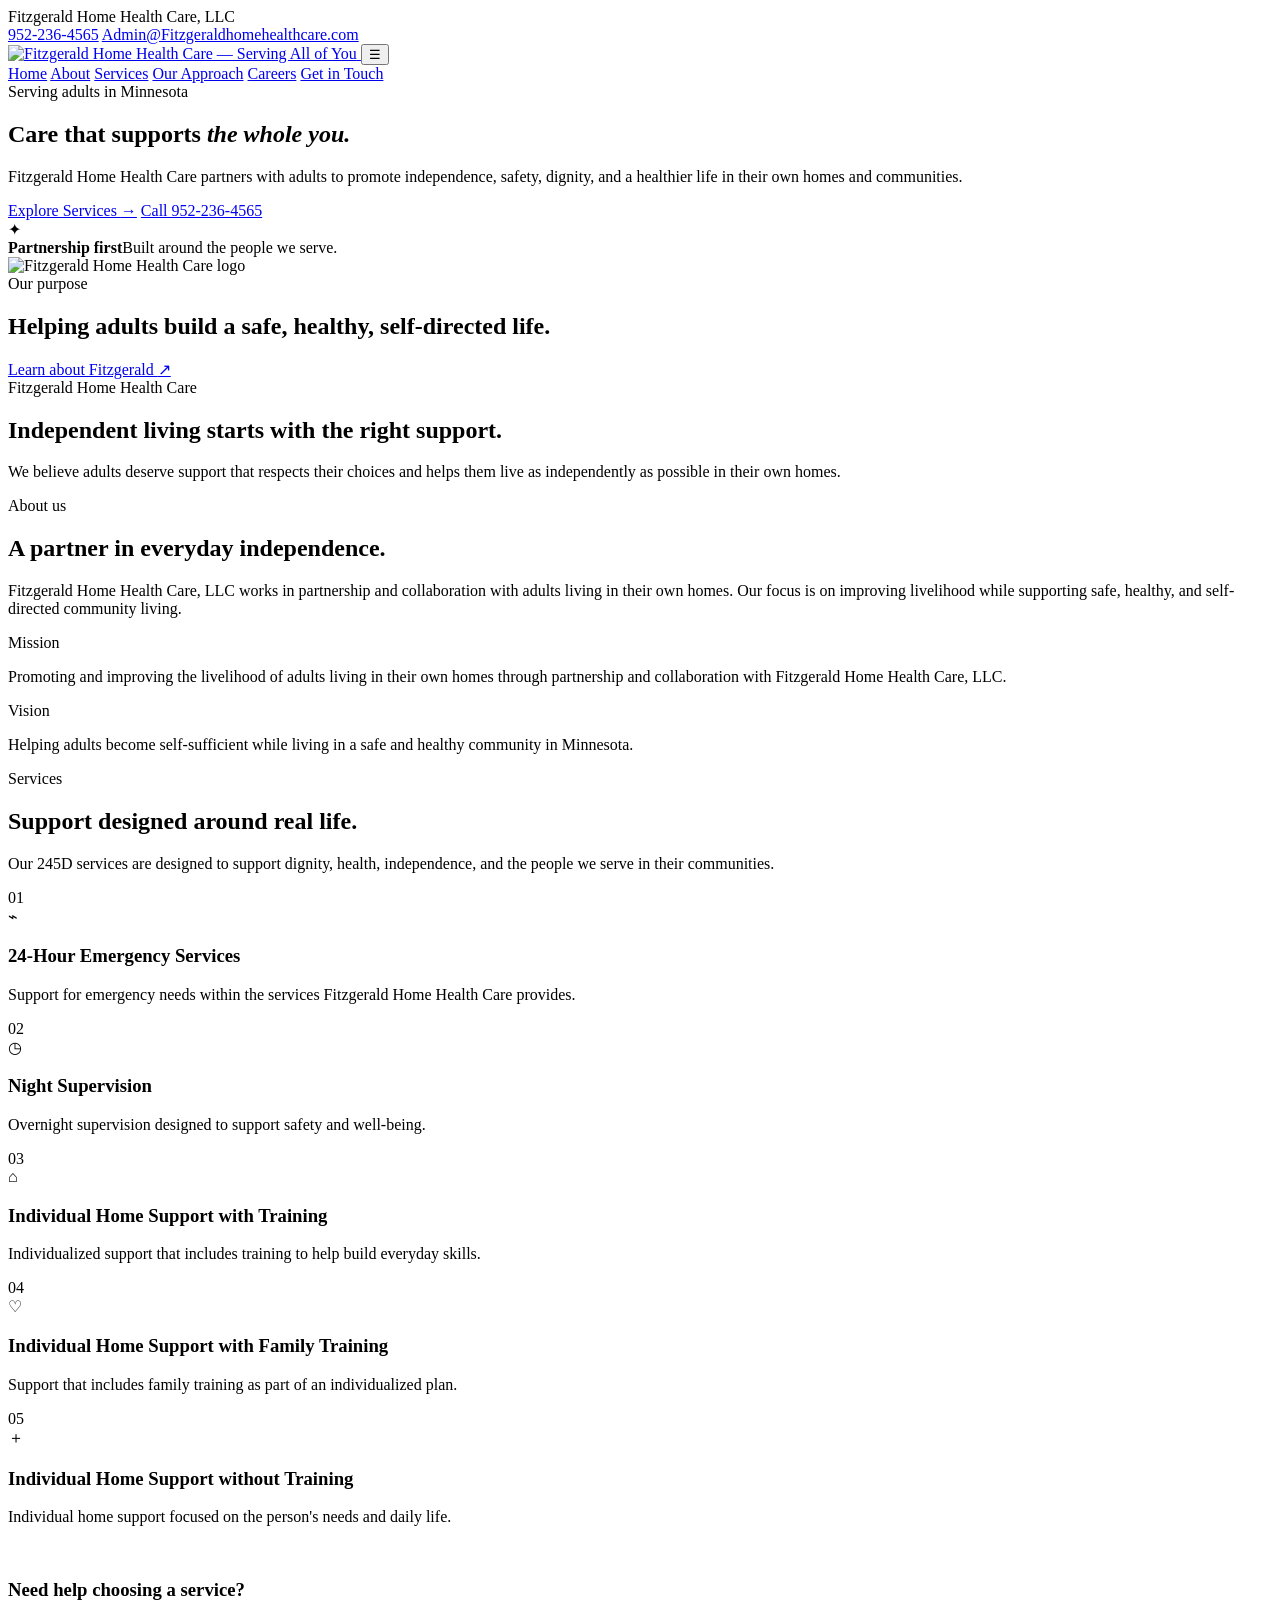
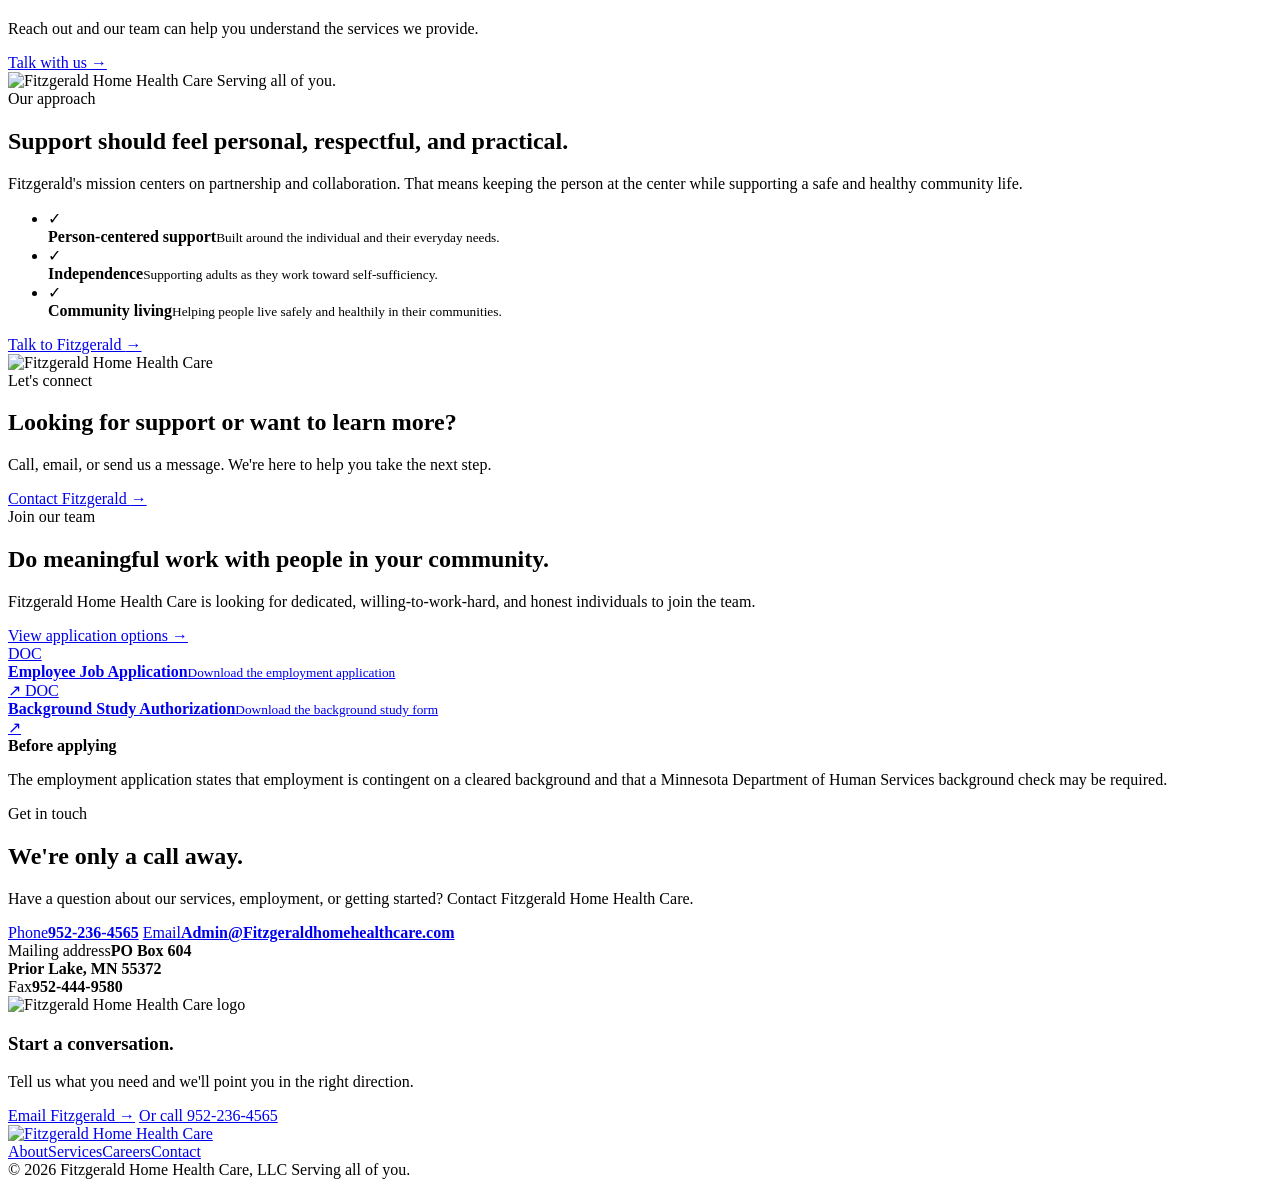
==== index.html @ 2a1c45d0 "Add initial HTML structure for the website" ====
<!DOCTYPE html>
<html lang="en">
<head>
  <meta charset="UTF-8" />
  <meta name="viewport" content="width=device-width, initial-scale=1.0" />
  <meta name="description" content="Fitzgerald Home Health Care, LLC — supporting adults in their own homes through partnership, dignity, independence, and community." />
  <title>Fitzgerald Home Health Care | Serving All of You</title>
  <link rel="icon" href="assets/logo.png" />
  <link rel="preconnect" href="https://fonts.googleapis.com">
  <link rel="preconnect" href="https://fonts.gstatic.com" crossorigin>
  <link href="https://fonts.googleapis.com/css2?family=DM+Sans:wght@400;500;600;700&family=Playfair+Display:wght@600;700&display=swap" rel="stylesheet">
  <link rel="stylesheet" href="styles.css" />
</head>
<body>
  <div class="topbar">
    <div class="container topbar-inner">
      <span>Fitzgerald Home Health Care, LLC</span>
      <div class="top-links">
        <a href="tel:19522364565">952-236-4565</a>
        <a href="mailto:Admin@Fitzgeraldhomehealthcare.com">Admin@Fitzgeraldhomehealthcare.com</a>
      </div>
    </div>
  </div>

  <header class="site-header" id="home">
    <div class="container nav-wrap">
      <a class="brand" href="#home" aria-label="Fitzgerald Home Health Care home">
        <img src="assets/logo.png" alt="Fitzgerald Home Health Care — Serving All of You" />
      </a>
      <button class="menu-toggle" aria-label="Open navigation" aria-expanded="false">☰</button>
      <nav class="nav" aria-label="Main navigation">
        <a href="#home">Home</a>
        <a href="#about">About</a>
        <a href="#services">Services</a>
        <a href="#care">Our Approach</a>
        <a href="#careers">Careers</a>
        <a class="nav-cta" href="#contact">Get in Touch</a>
      </nav>
    </div>
  </header>

  <main>
    <section class="hero">
      <div class="hero-glow"></div>
      <div class="container hero-grid">
        <div class="hero-copy">
          <div class="eyebrow"><span></span> Serving adults in Minnesota</div>
          <h1>Care that supports <em>the whole you.</em></h1>
          <p class="hero-text">
            Fitzgerald Home Health Care partners with adults to promote independence,
            safety, dignity, and a healthier life in their own homes and communities.
          </p>
          <div class="hero-actions">
            <a class="btn btn-primary" href="#services">Explore Services <span>→</span></a>
            <a class="btn btn-ghost" href="tel:19522364565">Call 952-236-4565</a>
          </div>
          <div class="hero-trust">
            <div class="trust-icon">✦</div>
            <div><strong>Partnership first</strong><span>Built around the people we serve.</span></div>
          </div>
        </div>

        <div class="hero-card">
          <div class="hero-logo-ring">
            <img src="assets/logo.png" alt="Fitzgerald Home Health Care logo" />
          </div>
          <div class="hero-card-copy">
            <span>Our purpose</span>
            <h2>Helping adults build a safe, healthy, self-directed life.</h2>
            <a href="#about">Learn about Fitzgerald <span>↗</span></a>
          </div>
        </div>
      </div>
    </section>

    <section class="intro-strip">
      <div class="container strip-grid">
        <div>
          <span class="section-kicker">Fitzgerald Home Health Care</span>
          <h2>Independent living starts with the right support.</h2>
        </div>
        <p>
          We believe adults deserve support that respects their choices and helps them
          live as independently as possible in their own homes.
        </p>
      </div>
    </section>

    <section class="section" id="about">
      <div class="container two-col">
        <div class="section-heading">
          <span class="section-kicker">About us</span>
          <h2>A partner in everyday independence.</h2>
          <div class="accent-line"></div>
        </div>
        <div class="section-copy">
          <p>
            Fitzgerald Home Health Care, LLC works in partnership and collaboration
            with adults living in their own homes. Our focus is on improving livelihood
            while supporting safe, healthy, and self-directed community living.
          </p>
          <div class="mission-vision">
            <article>
              <span class="mini-label">Mission</span>
              <p>Promoting and improving the livelihood of adults living in their own homes through partnership and collaboration with Fitzgerald Home Health Care, LLC.</p>
            </article>
            <article>
              <span class="mini-label">Vision</span>
              <p>Helping adults become self-sufficient while living in a safe and healthy community in Minnesota.</p>
            </article>
          </div>
        </div>
      </div>
    </section>

    <section class="section services-section" id="services">
      <div class="container">
        <div class="section-top">
          <div>
            <span class="section-kicker">Services</span>
            <h2>Support designed around real life.</h2>
          </div>
          <p>
            Our 245D services are designed to support dignity, health, independence,
            and the people we serve in their communities.
          </p>
        </div>

        <div class="services-grid">
          <article class="service-card featured">
            <div class="service-number">01</div>
            <div class="service-icon">⌁</div>
            <h3>24-Hour Emergency Services</h3>
            <p>Support for emergency needs within the services Fitzgerald Home Health Care provides.</p>
          </article>
          <article class="service-card">
            <div class="service-number">02</div>
            <div class="service-icon">◷</div>
            <h3>Night Supervision</h3>
            <p>Overnight supervision designed to support safety and well-being.</p>
          </article>
          <article class="service-card">
            <div class="service-number">03</div>
            <div class="service-icon">⌂</div>
            <h3>Individual Home Support with Training</h3>
            <p>Individualized support that includes training to help build everyday skills.</p>
          </article>
          <article class="service-card">
            <div class="service-number">04</div>
            <div class="service-icon">♡</div>
            <h3>Individual Home Support with Family Training</h3>
            <p>Support that includes family training as part of an individualized plan.</p>
          </article>
          <article class="service-card">
            <div class="service-number">05</div>
            <div class="service-icon">＋</div>
            <h3>Individual Home Support without Training</h3>
            <p>Individual home support focused on the person's needs and daily life.</p>
          </article>
          <article class="service-card service-note">
            <div class="note-logo"><img src="assets/logo.png" alt="" /></div>
            <h3>Need help choosing a service?</h3>
            <p>Reach out and our team can help you understand the services we provide.</p>
            <a href="#contact">Talk with us <span>→</span></a>
          </article>
        </div>
      </div>
    </section>

    <section class="feature-section" id="care">
      <div class="container feature-grid">
        <div class="feature-image">
          <div class="image-overlay-card">
            <img src="assets/logo.png" alt="Fitzgerald Home Health Care" />
            <span>Serving all of you.</span>
          </div>
        </div>
        <div class="feature-copy">
          <span class="section-kicker">Our approach</span>
          <h2>Support should feel personal, respectful, and practical.</h2>
          <p>
            Fitzgerald's mission centers on partnership and collaboration. That means
            keeping the person at the center while supporting a safe and healthy
            community life.
          </p>
          <ul class="check-list">
            <li><span>✓</span><div><strong>Person-centered support</strong><small>Built around the individual and their everyday needs.</small></div></li>
            <li><span>✓</span><div><strong>Independence</strong><small>Supporting adults as they work toward self-sufficiency.</small></div></li>
            <li><span>✓</span><div><strong>Community living</strong><small>Helping people live safely and healthily in their communities.</small></div></li>
          </ul>
          <a class="text-link" href="#contact">Talk to Fitzgerald <span>→</span></a>
        </div>
      </div>
    </section>

    <section class="cta-section">
      <div class="container cta-inner">
        <div class="cta-logo"><img src="assets/logo.png" alt="Fitzgerald Home Health Care" /></div>
        <div>
          <span class="section-kicker light">Let's connect</span>
          <h2>Looking for support or want to learn more?</h2>
          <p>Call, email, or send us a message. We're here to help you take the next step.</p>
        </div>
        <a class="btn btn-light" href="#contact">Contact Fitzgerald <span>→</span></a>
      </div>
    </section>

    <section class="section careers" id="careers">
      <div class="container careers-grid">
        <div>
          <span class="section-kicker">Join our team</span>
          <h2>Do meaningful work with people in your community.</h2>
          <p>
            Fitzgerald Home Health Care is looking for dedicated, willing-to-work-hard,
            and honest individuals to join the team.
          </p>
          <a class="btn btn-primary" href="#application">View application options <span>→</span></a>
        </div>
        <div class="career-files" id="application">
          <a class="file-card" href="assets/FHHC-Job-Application.docx" download>
            <span class="file-icon">DOC</span>
            <div><strong>Employee Job Application</strong><small>Download the employment application</small></div>
            <span class="arrow">↗</span>
          </a>
          <a class="file-card" href="assets/FHHC-Background-Study-Authorization.doc" download>
            <span class="file-icon">DOC</span>
            <div><strong>Background Study Authorization</strong><small>Download the background study form</small></div>
            <span class="arrow">↗</span>
          </a>
          <div class="career-note">
            <strong>Before applying</strong>
            <p>The employment application states that employment is contingent on a cleared background and that a Minnesota Department of Human Services background check may be required.</p>
          </div>
        </div>
      </div>
    </section>

    <section class="contact-section" id="contact">
      <div class="container contact-grid">
        <div class="contact-copy">
          <span class="section-kicker">Get in touch</span>
          <h2>We're only a call away.</h2>
          <p>Have a question about our services, employment, or getting started? Contact Fitzgerald Home Health Care.</p>
          <div class="contact-details">
            <a href="tel:19522364565"><span>Phone</span><strong>952-236-4565</strong></a>
            <a href="mailto:Admin@Fitzgeraldhomehealthcare.com"><span>Email</span><strong>Admin@Fitzgeraldhomehealthcare.com</strong></a>
            <div><span>Mailing address</span><strong>PO Box 604<br>Prior Lake, MN 55372</strong></div>
            <div><span>Fax</span><strong>952-444-9580</strong></div>
          </div>
        </div>
        <div class="contact-card">
          <img src="assets/logo.png" alt="Fitzgerald Home Health Care logo" />
          <h3>Start a conversation.</h3>
          <p>Tell us what you need and we'll point you in the right direction.</p>
          <a class="btn btn-primary full" href="mailto:Admin@Fitzgeraldhomehealthcare.com?subject=Fitzgerald%20Home%20Health%20Care%20Inquiry">Email Fitzgerald <span>→</span></a>
          <a class="phone-link" href="tel:19522364565">Or call 952-236-4565</a>
        </div>
      </div>
    </section>
  </main>

  <footer class="footer">
    <div class="container footer-top">
      <a href="#home"><img src="assets/logo.png" alt="Fitzgerald Home Health Care" /></a>
      <div class="footer-nav">
        <a href="#about">About</a><a href="#services">Services</a><a href="#careers">Careers</a><a href="#contact">Contact</a>
      </div>
    </div>
    <div class="container footer-bottom">
      <span>© 2026 Fitzgerald Home Health Care, LLC</span>
      <span>Serving all of you.</span>
    </div>
  </footer>

  <script src="script.js"></script>
</body>
</html>
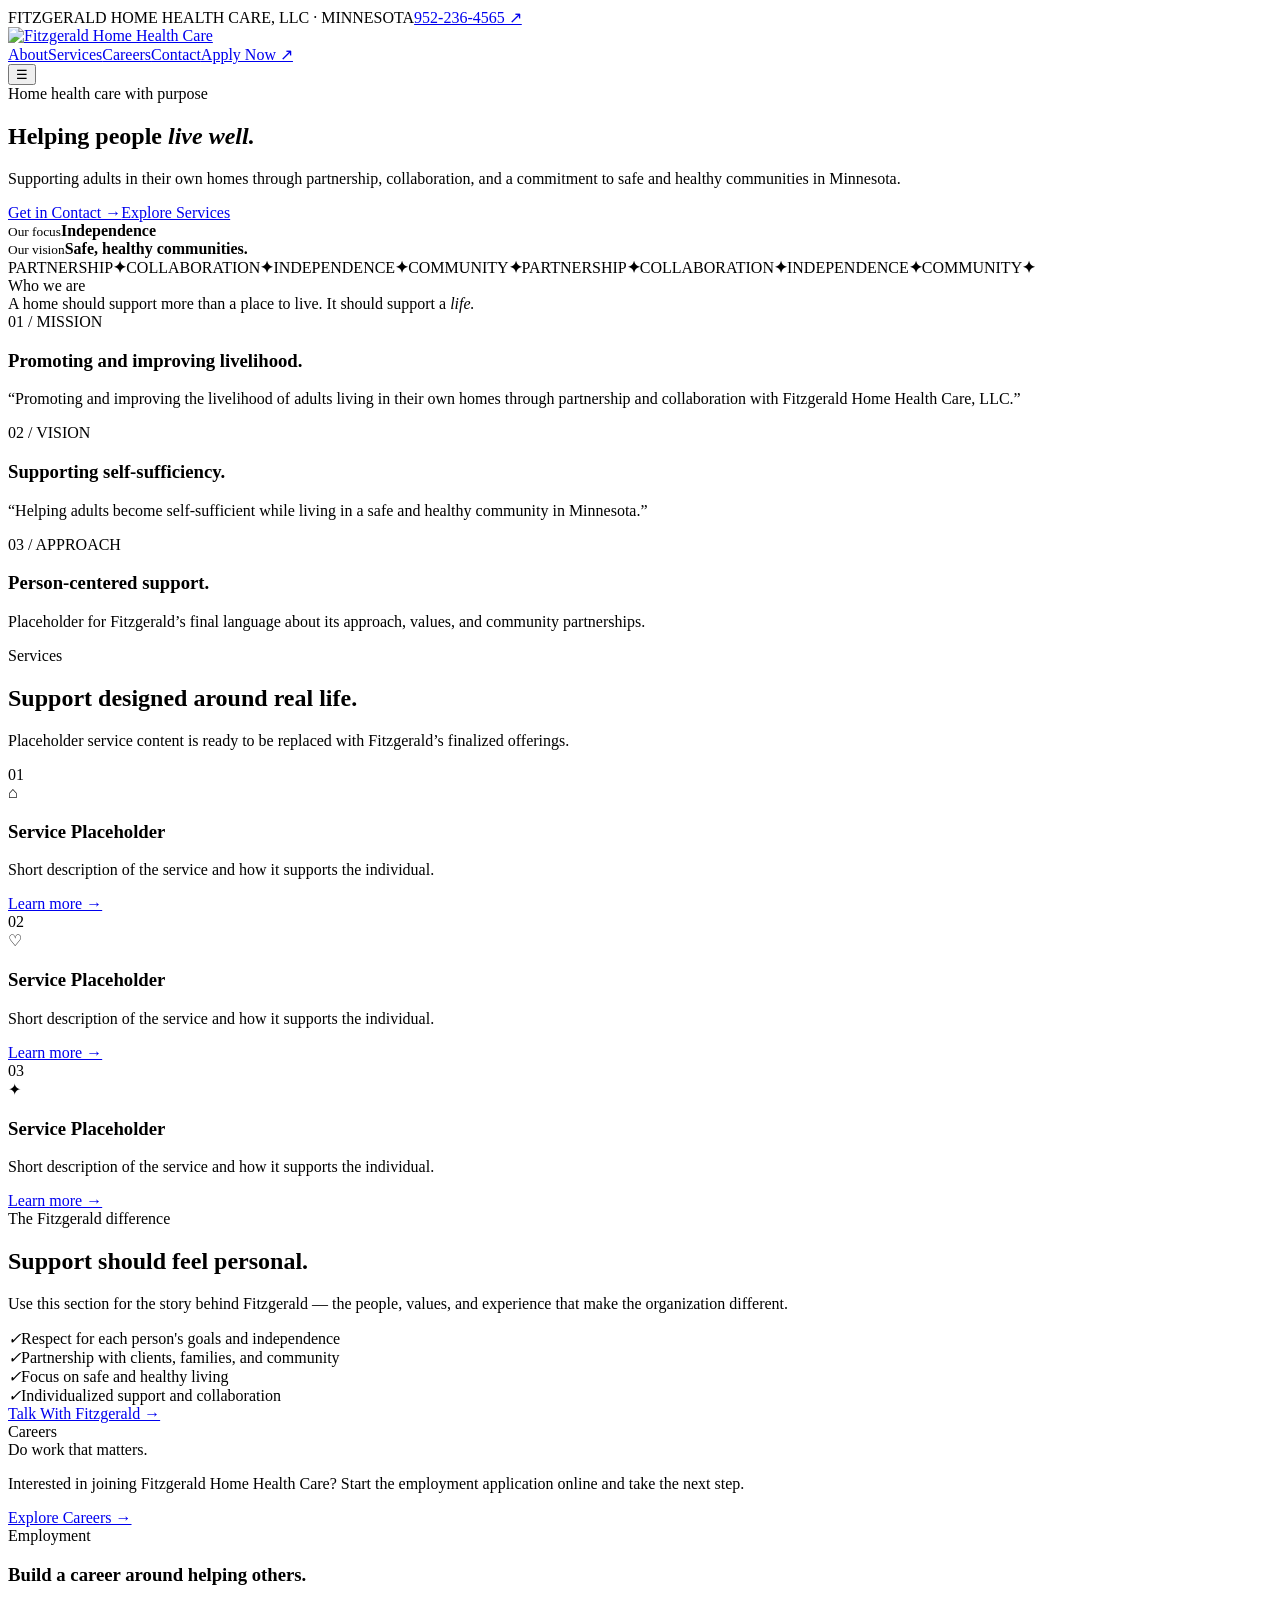
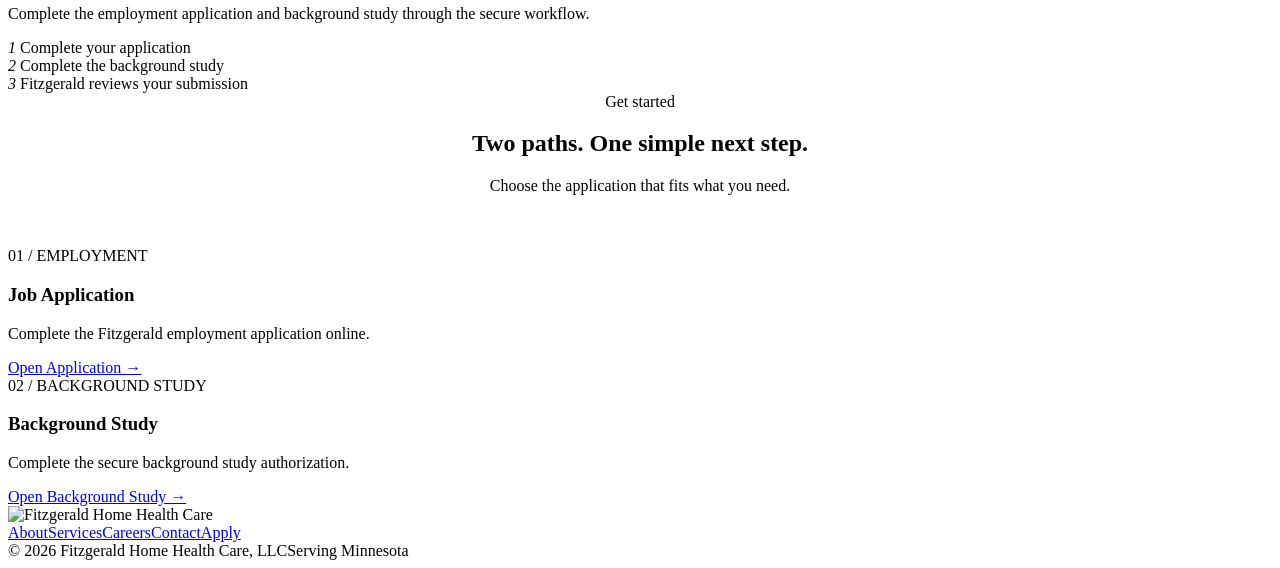
==== commit 1bc876e7: "Add files via upload" ====
--- a/index.html
+++ b/index.html
@@ -1,277 +1 @@
-<!DOCTYPE html>
-<html lang="en">
-<head>
-  <meta charset="UTF-8" />
-  <meta name="viewport" content="width=device-width, initial-scale=1.0" />
-  <meta name="description" content="Fitzgerald Home Health Care, LLC — supporting adults in their own homes through partnership, dignity, independence, and community." />
-  <title>Fitzgerald Home Health Care | Serving All of You</title>
-  <link rel="icon" href="assets/logo.png" />
-  <link rel="preconnect" href="https://fonts.googleapis.com">
-  <link rel="preconnect" href="https://fonts.gstatic.com" crossorigin>
-  <link href="https://fonts.googleapis.com/css2?family=DM+Sans:wght@400;500;600;700&family=Playfair+Display:wght@600;700&display=swap" rel="stylesheet">
-  <link rel="stylesheet" href="styles.css" />
-</head>
-<body>
-  <div class="topbar">
-    <div class="container topbar-inner">
-      <span>Fitzgerald Home Health Care, LLC</span>
-      <div class="top-links">
-        <a href="tel:19522364565">952-236-4565</a>
-        <a href="mailto:Admin@Fitzgeraldhomehealthcare.com">Admin@Fitzgeraldhomehealthcare.com</a>
-      </div>
-    </div>
-  </div>
-
-  <header class="site-header" id="home">
-    <div class="container nav-wrap">
-      <a class="brand" href="#home" aria-label="Fitzgerald Home Health Care home">
-        <img src="assets/logo.png" alt="Fitzgerald Home Health Care — Serving All of You" />
-      </a>
-      <button class="menu-toggle" aria-label="Open navigation" aria-expanded="false">☰</button>
-      <nav class="nav" aria-label="Main navigation">
-        <a href="#home">Home</a>
-        <a href="#about">About</a>
-        <a href="#services">Services</a>
-        <a href="#care">Our Approach</a>
-        <a href="#careers">Careers</a>
-        <a class="nav-cta" href="#contact">Get in Touch</a>
-      </nav>
-    </div>
-  </header>
-
-  <main>
-    <section class="hero">
-      <div class="hero-glow"></div>
-      <div class="container hero-grid">
-        <div class="hero-copy">
-          <div class="eyebrow"><span></span> Serving adults in Minnesota</div>
-          <h1>Care that supports <em>the whole you.</em></h1>
-          <p class="hero-text">
-            Fitzgerald Home Health Care partners with adults to promote independence,
-            safety, dignity, and a healthier life in their own homes and communities.
-          </p>
-          <div class="hero-actions">
-            <a class="btn btn-primary" href="#services">Explore Services <span>→</span></a>
-            <a class="btn btn-ghost" href="tel:19522364565">Call 952-236-4565</a>
-          </div>
-          <div class="hero-trust">
-            <div class="trust-icon">✦</div>
-            <div><strong>Partnership first</strong><span>Built around the people we serve.</span></div>
-          </div>
-        </div>
-
-        <div class="hero-card">
-          <div class="hero-logo-ring">
-            <img src="assets/logo.png" alt="Fitzgerald Home Health Care logo" />
-          </div>
-          <div class="hero-card-copy">
-            <span>Our purpose</span>
-            <h2>Helping adults build a safe, healthy, self-directed life.</h2>
-            <a href="#about">Learn about Fitzgerald <span>↗</span></a>
-          </div>
-        </div>
-      </div>
-    </section>
-
-    <section class="intro-strip">
-      <div class="container strip-grid">
-        <div>
-          <span class="section-kicker">Fitzgerald Home Health Care</span>
-          <h2>Independent living starts with the right support.</h2>
-        </div>
-        <p>
-          We believe adults deserve support that respects their choices and helps them
-          live as independently as possible in their own homes.
-        </p>
-      </div>
-    </section>
-
-    <section class="section" id="about">
-      <div class="container two-col">
-        <div class="section-heading">
-          <span class="section-kicker">About us</span>
-          <h2>A partner in everyday independence.</h2>
-          <div class="accent-line"></div>
-        </div>
-        <div class="section-copy">
-          <p>
-            Fitzgerald Home Health Care, LLC works in partnership and collaboration
-            with adults living in their own homes. Our focus is on improving livelihood
-            while supporting safe, healthy, and self-directed community living.
-          </p>
-          <div class="mission-vision">
-            <article>
-              <span class="mini-label">Mission</span>
-              <p>Promoting and improving the livelihood of adults living in their own homes through partnership and collaboration with Fitzgerald Home Health Care, LLC.</p>
-            </article>
-            <article>
-              <span class="mini-label">Vision</span>
-              <p>Helping adults become self-sufficient while living in a safe and healthy community in Minnesota.</p>
-            </article>
-          </div>
-        </div>
-      </div>
-    </section>
-
-    <section class="section services-section" id="services">
-      <div class="container">
-        <div class="section-top">
-          <div>
-            <span class="section-kicker">Services</span>
-            <h2>Support designed around real life.</h2>
-          </div>
-          <p>
-            Our 245D services are designed to support dignity, health, independence,
-            and the people we serve in their communities.
-          </p>
-        </div>
-
-        <div class="services-grid">
-          <article class="service-card featured">
-            <div class="service-number">01</div>
-            <div class="service-icon">⌁</div>
-            <h3>24-Hour Emergency Services</h3>
-            <p>Support for emergency needs within the services Fitzgerald Home Health Care provides.</p>
-          </article>
-          <article class="service-card">
-            <div class="service-number">02</div>
-            <div class="service-icon">◷</div>
-            <h3>Night Supervision</h3>
-            <p>Overnight supervision designed to support safety and well-being.</p>
-          </article>
-          <article class="service-card">
-            <div class="service-number">03</div>
-            <div class="service-icon">⌂</div>
-            <h3>Individual Home Support with Training</h3>
-            <p>Individualized support that includes training to help build everyday skills.</p>
-          </article>
-          <article class="service-card">
-            <div class="service-number">04</div>
-            <div class="service-icon">♡</div>
-            <h3>Individual Home Support with Family Training</h3>
-            <p>Support that includes family training as part of an individualized plan.</p>
-          </article>
-          <article class="service-card">
-            <div class="service-number">05</div>
-            <div class="service-icon">＋</div>
-            <h3>Individual Home Support without Training</h3>
-            <p>Individual home support focused on the person's needs and daily life.</p>
-          </article>
-          <article class="service-card service-note">
-            <div class="note-logo"><img src="assets/logo.png" alt="" /></div>
-            <h3>Need help choosing a service?</h3>
-            <p>Reach out and our team can help you understand the services we provide.</p>
-            <a href="#contact">Talk with us <span>→</span></a>
-          </article>
-        </div>
-      </div>
-    </section>
-
-    <section class="feature-section" id="care">
-      <div class="container feature-grid">
-        <div class="feature-image">
-          <div class="image-overlay-card">
-            <img src="assets/logo.png" alt="Fitzgerald Home Health Care" />
-            <span>Serving all of you.</span>
-          </div>
-        </div>
-        <div class="feature-copy">
-          <span class="section-kicker">Our approach</span>
-          <h2>Support should feel personal, respectful, and practical.</h2>
-          <p>
-            Fitzgerald's mission centers on partnership and collaboration. That means
-            keeping the person at the center while supporting a safe and healthy
-            community life.
-          </p>
-          <ul class="check-list">
-            <li><span>✓</span><div><strong>Person-centered support</strong><small>Built around the individual and their everyday needs.</small></div></li>
-            <li><span>✓</span><div><strong>Independence</strong><small>Supporting adults as they work toward self-sufficiency.</small></div></li>
-            <li><span>✓</span><div><strong>Community living</strong><small>Helping people live safely and healthily in their communities.</small></div></li>
-          </ul>
-          <a class="text-link" href="#contact">Talk to Fitzgerald <span>→</span></a>
-        </div>
-      </div>
-    </section>
-
-    <section class="cta-section">
-      <div class="container cta-inner">
-        <div class="cta-logo"><img src="assets/logo.png" alt="Fitzgerald Home Health Care" /></div>
-        <div>
-          <span class="section-kicker light">Let's connect</span>
-          <h2>Looking for support or want to learn more?</h2>
-          <p>Call, email, or send us a message. We're here to help you take the next step.</p>
-        </div>
-        <a class="btn btn-light" href="#contact">Contact Fitzgerald <span>→</span></a>
-      </div>
-    </section>
-
-    <section class="section careers" id="careers">
-      <div class="container careers-grid">
-        <div>
-          <span class="section-kicker">Join our team</span>
-          <h2>Do meaningful work with people in your community.</h2>
-          <p>
-            Fitzgerald Home Health Care is looking for dedicated, willing-to-work-hard,
-            and honest individuals to join the team.
-          </p>
-          <a class="btn btn-primary" href="#application">View application options <span>→</span></a>
-        </div>
-        <div class="career-files" id="application">
-          <a class="file-card" href="assets/FHHC-Job-Application.docx" download>
-            <span class="file-icon">DOC</span>
-            <div><strong>Employee Job Application</strong><small>Download the employment application</small></div>
-            <span class="arrow">↗</span>
-          </a>
-          <a class="file-card" href="assets/FHHC-Background-Study-Authorization.doc" download>
-            <span class="file-icon">DOC</span>
-            <div><strong>Background Study Authorization</strong><small>Download the background study form</small></div>
-            <span class="arrow">↗</span>
-          </a>
-          <div class="career-note">
-            <strong>Before applying</strong>
-            <p>The employment application states that employment is contingent on a cleared background and that a Minnesota Department of Human Services background check may be required.</p>
-          </div>
-        </div>
-      </div>
-    </section>
-
-    <section class="contact-section" id="contact">
-      <div class="container contact-grid">
-        <div class="contact-copy">
-          <span class="section-kicker">Get in touch</span>
-          <h2>We're only a call away.</h2>
-          <p>Have a question about our services, employment, or getting started? Contact Fitzgerald Home Health Care.</p>
-          <div class="contact-details">
-            <a href="tel:19522364565"><span>Phone</span><strong>952-236-4565</strong></a>
-            <a href="mailto:Admin@Fitzgeraldhomehealthcare.com"><span>Email</span><strong>Admin@Fitzgeraldhomehealthcare.com</strong></a>
-            <div><span>Mailing address</span><strong>PO Box 604<br>Prior Lake, MN 55372</strong></div>
-            <div><span>Fax</span><strong>952-444-9580</strong></div>
-          </div>
-        </div>
-        <div class="contact-card">
-          <img src="assets/logo.png" alt="Fitzgerald Home Health Care logo" />
-          <h3>Start a conversation.</h3>
-          <p>Tell us what you need and we'll point you in the right direction.</p>
-          <a class="btn btn-primary full" href="mailto:Admin@Fitzgeraldhomehealthcare.com?subject=Fitzgerald%20Home%20Health%20Care%20Inquiry">Email Fitzgerald <span>→</span></a>
-          <a class="phone-link" href="tel:19522364565">Or call 952-236-4565</a>
-        </div>
-      </div>
-    </section>
-  </main>
-
-  <footer class="footer">
-    <div class="container footer-top">
-      <a href="#home"><img src="assets/logo.png" alt="Fitzgerald Home Health Care" /></a>
-      <div class="footer-nav">
-        <a href="#about">About</a><a href="#services">Services</a><a href="#careers">Careers</a><a href="#contact">Contact</a>
-      </div>
-    </div>
-    <div class="container footer-bottom">
-      <span>© 2026 Fitzgerald Home Health Care, LLC</span>
-      <span>Serving all of you.</span>
-    </div>
-  </footer>
-
-  <script src="script.js"></script>
-</body>
-</html>
+<!doctype html><html lang="en"><head><meta charset="utf-8"><meta name="viewport" content="width=device-width,initial-scale=1"><title>Home · Fitzgerald Home Health Care</title><link rel="preconnect" href="https://fonts.googleapis.com"><link href="https://fonts.googleapis.com/css2?family=DM+Sans:wght@400;500;600;700&family=Manrope:wght@500;600;700;800&family=Playfair+Display:ital,wght@0,500;1,500&display=swap" rel="stylesheet"><link rel="stylesheet" href="assets/styles.css"></head><body><div class="top"><div class="wrap"><span>FITZGERALD HOME HEALTH CARE, LLC · MINNESOTA</span><a href="tel:9522364565">952-236-4565 ↗</a></div></div><header><nav class="wrap"><a href="index.html"><img class="logo" src="assets/logo.png" alt="Fitzgerald Home Health Care"></a><div class="links" id="links"><a href="about.html">About</a><a href="services.html">Services</a><a href="careers.html">Careers</a><a href="contact.html">Contact</a><a class="pill" href="apply.html">Apply Now ↗</a></div><button class="menu" onclick="document.getElementById('links').classList.toggle('open')">☰</button></nav></header><main><section class="hero"><div class="wrap hero-grid"><div class="hero-copy reveal"><div class="kicker">Home health care with purpose</div><h1>Helping people <em>live well.</em></h1><p class="copy">Supporting adults in their own homes through partnership, collaboration, and a commitment to safe and healthy communities in Minnesota.</p><div class="actions"><a class="btn p" href="contact.html">Get in Contact →</a><a class="btn g" href="services.html">Explore Services</a></div></div><div class="hero-art reveal d2"><div class="ph"><div class="ring"></div></div><div class="orb a"></div><div class="orb b"></div><div class="float a"><small>Our focus</small><strong><span class="dot"></span>Independence</strong></div><div class="float b"><small>Our vision</small><strong>Safe, healthy communities.</strong></div></div></div></section><div class="strip"><div class="marquee"><span>PARTNERSHIP</span><b>✦</b><span>COLLABORATION</span><b>✦</b><span>INDEPENDENCE</span><b>✦</b><span>COMMUNITY</span><b>✦</b><span>PARTNERSHIP</span><b>✦</b><span>COLLABORATION</span><b>✦</b><span>INDEPENDENCE</span><b>✦</b><span>COMMUNITY</span><b>✦</b></div></div><section class="section"><div class="wrap grid2"><div class="sticky reveal"><div class="kicker">Who we are</div><div class="statement">A home should support more than a place to live. It should support a <em>life.</em></div></div><div class="rows"><div class="row reveal"><span class="num">01 / MISSION</span><div><h3>Promoting and improving livelihood.</h3><p>“Promoting and improving the livelihood of adults living in their own homes through partnership and collaboration with Fitzgerald Home Health Care, LLC.”</p></div></div><div class="row reveal d1"><span class="num">02 / VISION</span><div><h3>Supporting self-sufficiency.</h3><p>“Helping adults become self-sufficient while living in a safe and healthy community in Minnesota.”</p></div></div><div class="row reveal d2"><span class="num">03 / APPROACH</span><div><h3>Person-centered support.</h3><p>Placeholder for Fitzgerald’s final language about its approach, values, and community partnerships.</p></div></div></div></div></section><section class="section dark"><div class="wrap"><div class="service-head reveal"><div><div class="kicker">Services</div><h2>Support designed around real life.</h2></div><p class="copy">Placeholder service content is ready to be replaced with Fitzgerald’s finalized offerings.</p></div><div class="cards"><article class="card reveal"><div class="num">01</div><div class="icon">⌂</div><h3>Service Placeholder</h3><p>Short description of the service and how it supports the individual.</p><a href="services.html">Learn more →</a></article><article class="card reveal d1"><div class="num">02</div><div class="icon">♡</div><h3>Service Placeholder</h3><p>Short description of the service and how it supports the individual.</p><a href="services.html">Learn more →</a></article><article class="card reveal d2"><div class="num">03</div><div class="icon">✦</div><h3>Service Placeholder</h3><p>Short description of the service and how it supports the individual.</p><a href="services.html">Learn more →</a></article></div></div></section><section class="section"><div class="wrap feature-grid"><div class="feature-photo reveal"></div><div class="reveal d1"><div class="kicker">The Fitzgerald difference</div><h2>Support should feel personal.</h2><p class="copy">Use this section for the story behind Fitzgerald — the people, values, and experience that make the organization different.</p><div class="checks"><div class="check"><i>✓</i>Respect for each person's goals and independence</div><div class="check"><i>✓</i>Partnership with clients, families, and community</div><div class="check"><i>✓</i>Focus on safe and healthy living</div><div class="check"><i>✓</i>Individualized support and collaboration</div></div><a class="btn p" href="contact.html">Talk With Fitzgerald →</a></div></div></section><section class="career"><div class="wrap career-grid"><div class="reveal"><div class="kicker">Careers</div><div class="career-title">Do work that matters.</div><p class="copy">Interested in joining Fitzgerald Home Health Care? Start the employment application online and take the next step.</p><a class="btn p" href="careers.html">Explore Careers →</a></div><div class="career-card reveal d1"><span class="badge">Employment</span><h3>Build a career around helping others.</h3><p>Complete the employment application and background study through the secure workflow.</p><div class="step"><i>1</i> Complete your application</div><div class="step"><i>2</i> Complete the background study</div><div class="step"><i>3</i> Fitzgerald reviews your submission</div></div></div></section><section class="section"><div class="wrap"><div style="text-align:center;max-width:800px;margin:0 auto 52px" class="reveal"><div class="kicker">Get started</div><h2>Two paths. One simple next step.</h2><p class="copy">Choose the application that fits what you need.</p></div><div class="apply-grid"><article class="apply-card reveal"><div class="num">01 / EMPLOYMENT</div><h3>Job Application</h3><p>Complete the Fitzgerald employment application online.</p><a class="btn" href="apply.html">Open Application →</a></article><article class="apply-card reveal d1"><div class="num">02 / BACKGROUND STUDY</div><h3>Background Study</h3><p>Complete the secure background study authorization.</p><a class="btn" href="background.html">Open Background Study →</a></article></div></div></section></main><footer><div class="wrap"><div class="foot"><img class="foot-logo" src="assets/logo.png" alt="Fitzgerald Home Health Care"><div class="footlinks"><a href="about.html">About</a><a href="services.html">Services</a><a href="careers.html">Careers</a><a href="contact.html">Contact</a><a href="apply.html">Apply</a></div></div><div class="bottom"><span>© 2026 Fitzgerald Home Health Care, LLC</span><span>Serving Minnesota</span></div></div></footer><script>const io=new IntersectionObserver(es=>es.forEach(e=>{if(e.isIntersecting)e.target.classList.add("show")}),{threshold:.12});document.querySelectorAll(".reveal").forEach(x=>io.observe(x));</script></body></html>
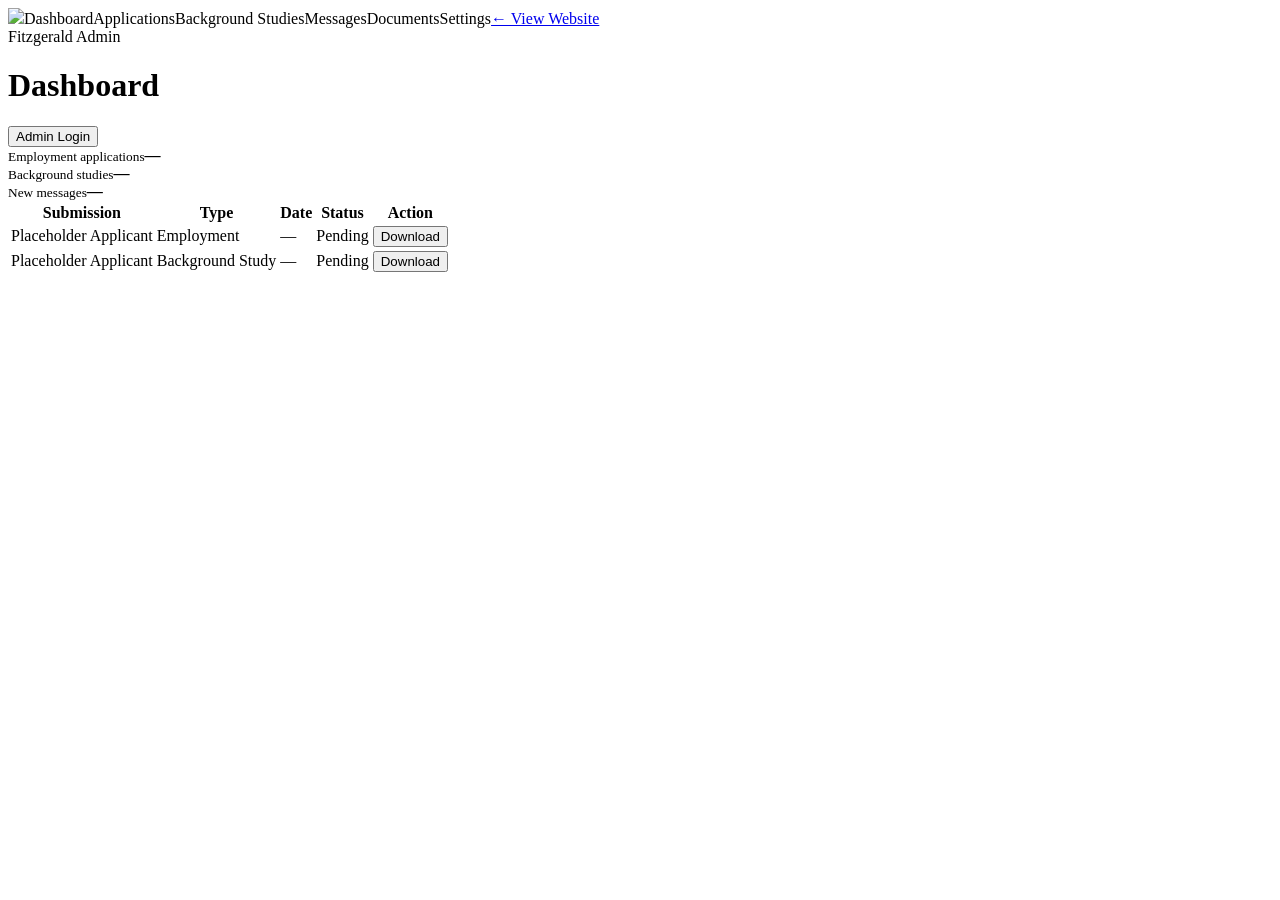
==== commit eacbb676: "Add files via upload" ====
--- a/index.html
+++ b/index.html
@@ -1 +1 @@
-<!doctype html><html lang="en"><head><meta charset="utf-8"><meta name="viewport" content="width=device-width,initial-scale=1"><title>Home · Fitzgerald Home Health Care</title><link rel="preconnect" href="https://fonts.googleapis.com"><link href="https://fonts.googleapis.com/css2?family=DM+Sans:wght@400;500;600;700&family=Manrope:wght@500;600;700;800&family=Playfair+Display:ital,wght@0,500;1,500&display=swap" rel="stylesheet"><link rel="stylesheet" href="assets/styles.css"></head><body><div class="top"><div class="wrap"><span>FITZGERALD HOME HEALTH CARE, LLC · MINNESOTA</span><a href="tel:9522364565">952-236-4565 ↗</a></div></div><header><nav class="wrap"><a href="index.html"><img class="logo" src="assets/logo.png" alt="Fitzgerald Home Health Care"></a><div class="links" id="links"><a href="about.html">About</a><a href="services.html">Services</a><a href="careers.html">Careers</a><a href="contact.html">Contact</a><a class="pill" href="apply.html">Apply Now ↗</a></div><button class="menu" onclick="document.getElementById('links').classList.toggle('open')">☰</button></nav></header><main><section class="hero"><div class="wrap hero-grid"><div class="hero-copy reveal"><div class="kicker">Home health care with purpose</div><h1>Helping people <em>live well.</em></h1><p class="copy">Supporting adults in their own homes through partnership, collaboration, and a commitment to safe and healthy communities in Minnesota.</p><div class="actions"><a class="btn p" href="contact.html">Get in Contact →</a><a class="btn g" href="services.html">Explore Services</a></div></div><div class="hero-art reveal d2"><div class="ph"><div class="ring"></div></div><div class="orb a"></div><div class="orb b"></div><div class="float a"><small>Our focus</small><strong><span class="dot"></span>Independence</strong></div><div class="float b"><small>Our vision</small><strong>Safe, healthy communities.</strong></div></div></div></section><div class="strip"><div class="marquee"><span>PARTNERSHIP</span><b>✦</b><span>COLLABORATION</span><b>✦</b><span>INDEPENDENCE</span><b>✦</b><span>COMMUNITY</span><b>✦</b><span>PARTNERSHIP</span><b>✦</b><span>COLLABORATION</span><b>✦</b><span>INDEPENDENCE</span><b>✦</b><span>COMMUNITY</span><b>✦</b></div></div><section class="section"><div class="wrap grid2"><div class="sticky reveal"><div class="kicker">Who we are</div><div class="statement">A home should support more than a place to live. It should support a <em>life.</em></div></div><div class="rows"><div class="row reveal"><span class="num">01 / MISSION</span><div><h3>Promoting and improving livelihood.</h3><p>“Promoting and improving the livelihood of adults living in their own homes through partnership and collaboration with Fitzgerald Home Health Care, LLC.”</p></div></div><div class="row reveal d1"><span class="num">02 / VISION</span><div><h3>Supporting self-sufficiency.</h3><p>“Helping adults become self-sufficient while living in a safe and healthy community in Minnesota.”</p></div></div><div class="row reveal d2"><span class="num">03 / APPROACH</span><div><h3>Person-centered support.</h3><p>Placeholder for Fitzgerald’s final language about its approach, values, and community partnerships.</p></div></div></div></div></section><section class="section dark"><div class="wrap"><div class="service-head reveal"><div><div class="kicker">Services</div><h2>Support designed around real life.</h2></div><p class="copy">Placeholder service content is ready to be replaced with Fitzgerald’s finalized offerings.</p></div><div class="cards"><article class="card reveal"><div class="num">01</div><div class="icon">⌂</div><h3>Service Placeholder</h3><p>Short description of the service and how it supports the individual.</p><a href="services.html">Learn more →</a></article><article class="card reveal d1"><div class="num">02</div><div class="icon">♡</div><h3>Service Placeholder</h3><p>Short description of the service and how it supports the individual.</p><a href="services.html">Learn more →</a></article><article class="card reveal d2"><div class="num">03</div><div class="icon">✦</div><h3>Service Placeholder</h3><p>Short description of the service and how it supports the individual.</p><a href="services.html">Learn more →</a></article></div></div></section><section class="section"><div class="wrap feature-grid"><div class="feature-photo reveal"></div><div class="reveal d1"><div class="kicker">The Fitzgerald difference</div><h2>Support should feel personal.</h2><p class="copy">Use this section for the story behind Fitzgerald — the people, values, and experience that make the organization different.</p><div class="checks"><div class="check"><i>✓</i>Respect for each person's goals and independence</div><div class="check"><i>✓</i>Partnership with clients, families, and community</div><div class="check"><i>✓</i>Focus on safe and healthy living</div><div class="check"><i>✓</i>Individualized support and collaboration</div></div><a class="btn p" href="contact.html">Talk With Fitzgerald →</a></div></div></section><section class="career"><div class="wrap career-grid"><div class="reveal"><div class="kicker">Careers</div><div class="career-title">Do work that matters.</div><p class="copy">Interested in joining Fitzgerald Home Health Care? Start the employment application online and take the next step.</p><a class="btn p" href="careers.html">Explore Careers →</a></div><div class="career-card reveal d1"><span class="badge">Employment</span><h3>Build a career around helping others.</h3><p>Complete the employment application and background study through the secure workflow.</p><div class="step"><i>1</i> Complete your application</div><div class="step"><i>2</i> Complete the background study</div><div class="step"><i>3</i> Fitzgerald reviews your submission</div></div></div></section><section class="section"><div class="wrap"><div style="text-align:center;max-width:800px;margin:0 auto 52px" class="reveal"><div class="kicker">Get started</div><h2>Two paths. One simple next step.</h2><p class="copy">Choose the application that fits what you need.</p></div><div class="apply-grid"><article class="apply-card reveal"><div class="num">01 / EMPLOYMENT</div><h3>Job Application</h3><p>Complete the Fitzgerald employment application online.</p><a class="btn" href="apply.html">Open Application →</a></article><article class="apply-card reveal d1"><div class="num">02 / BACKGROUND STUDY</div><h3>Background Study</h3><p>Complete the secure background study authorization.</p><a class="btn" href="background.html">Open Background Study →</a></article></div></div></section></main><footer><div class="wrap"><div class="foot"><img class="foot-logo" src="assets/logo.png" alt="Fitzgerald Home Health Care"><div class="footlinks"><a href="about.html">About</a><a href="services.html">Services</a><a href="careers.html">Careers</a><a href="contact.html">Contact</a><a href="apply.html">Apply</a></div></div><div class="bottom"><span>© 2026 Fitzgerald Home Health Care, LLC</span><span>Serving Minnesota</span></div></div></footer><script>const io=new IntersectionObserver(es=>es.forEach(e=>{if(e.isIntersecting)e.target.classList.add("show")}),{threshold:.12});document.querySelectorAll(".reveal").forEach(x=>io.observe(x));</script></body></html>+<!doctype html><html><head><meta charset="utf-8"><meta name="viewport" content="width=device-width,initial-scale=1"><title>Fitzgerald Admin Portal</title><link href="https://fonts.googleapis.com/css2?family=DM+Sans:wght@400;600;700&family=Manrope:wght@700;800&display=swap" rel="stylesheet"><link rel="stylesheet" href="../assets/styles.css"></head><body class="admin-bg"><div class="admin-shell"><aside class="side"><img src="../assets/logo.png"><a class="active">Dashboard</a><a>Applications</a><a>Background Studies</a><a>Messages</a><a>Documents</a><a>Settings</a><a href="../index.html" style="margin-top:30px">← View Website</a></aside><main class="admin-main"><div class="admin-top"><div><div class="kicker">Fitzgerald Admin</div><h1>Dashboard</h1></div><button class="btn g" onclick="alert('Firebase Authentication will be connected here.')">Admin Login</button></div><div class="stat-grid"><div class="stat"><small>Employment applications</small><strong>—</strong></div><div class="stat"><small>Background studies</small><strong>—</strong></div><div class="stat"><small>New messages</small><strong>—</strong></div></div><div class="table"><table><thead><tr><th>Submission</th><th>Type</th><th>Date</th><th>Status</th><th>Action</th></tr></thead><tbody><tr><td>Placeholder Applicant</td><td>Employment</td><td>—</td><td><span class="tag">Pending</span></td><td><button class="btn g" onclick="alert('Secure document download will be connected.')">Download</button></td></tr><tr><td>Placeholder Applicant</td><td>Background Study</td><td>—</td><td><span class="tag">Pending</span></td><td><button class="btn g" onclick="alert('Secure document download will be connected.')">Download</button></td></tr></tbody></table></div></main></div></body></html>
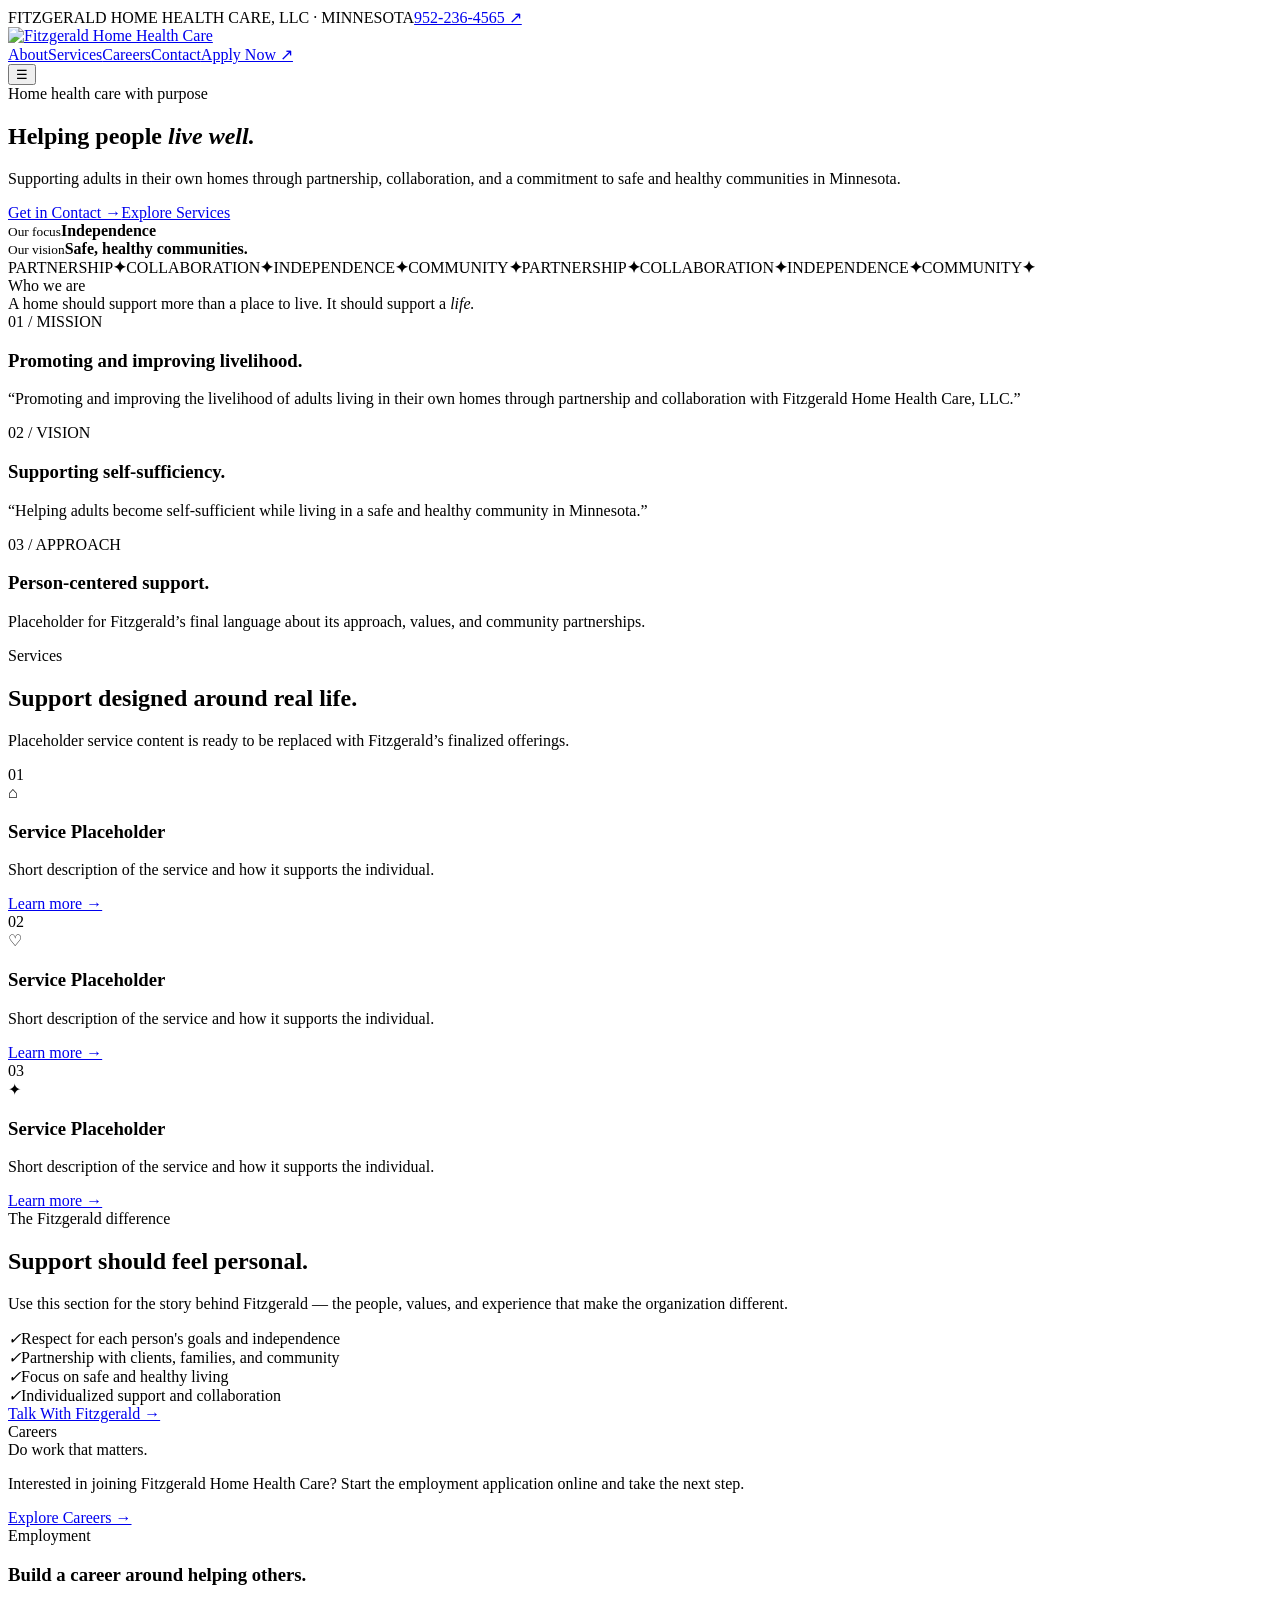
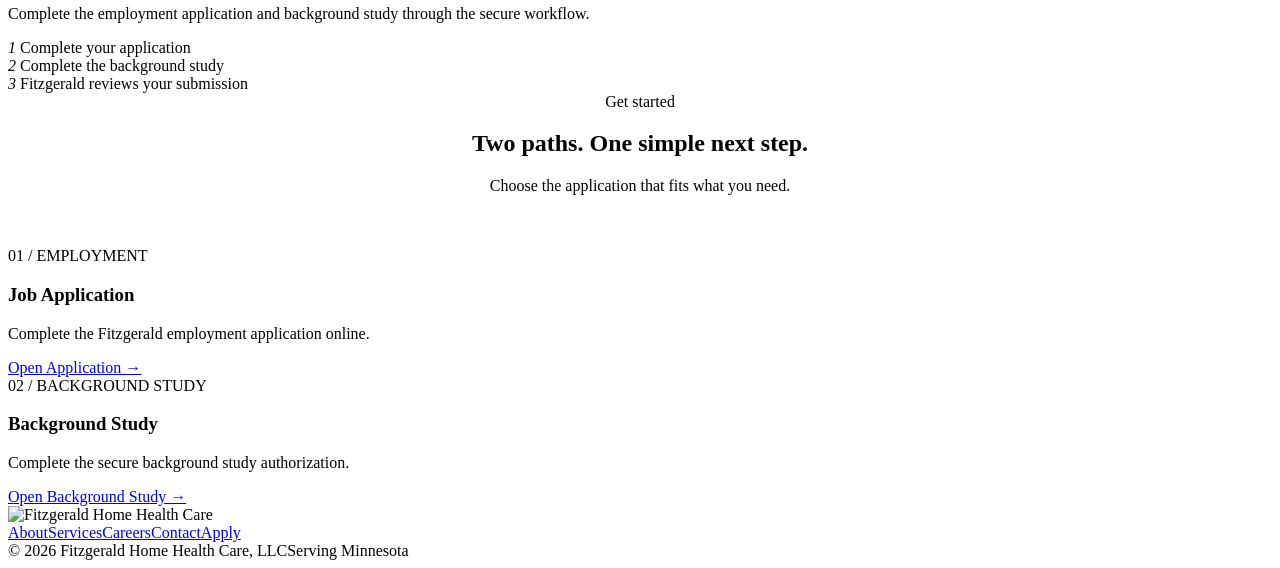
==== commit 63e9afb4: "Add files via upload" ====
--- a/index.html
+++ b/index.html
@@ -1 +1 @@
-<!doctype html><html><head><meta charset="utf-8"><meta name="viewport" content="width=device-width,initial-scale=1"><title>Fitzgerald Admin Portal</title><link href="https://fonts.googleapis.com/css2?family=DM+Sans:wght@400;600;700&family=Manrope:wght@700;800&display=swap" rel="stylesheet"><link rel="stylesheet" href="../assets/styles.css"></head><body class="admin-bg"><div class="admin-shell"><aside class="side"><img src="../assets/logo.png"><a class="active">Dashboard</a><a>Applications</a><a>Background Studies</a><a>Messages</a><a>Documents</a><a>Settings</a><a href="../index.html" style="margin-top:30px">← View Website</a></aside><main class="admin-main"><div class="admin-top"><div><div class="kicker">Fitzgerald Admin</div><h1>Dashboard</h1></div><button class="btn g" onclick="alert('Firebase Authentication will be connected here.')">Admin Login</button></div><div class="stat-grid"><div class="stat"><small>Employment applications</small><strong>—</strong></div><div class="stat"><small>Background studies</small><strong>—</strong></div><div class="stat"><small>New messages</small><strong>—</strong></div></div><div class="table"><table><thead><tr><th>Submission</th><th>Type</th><th>Date</th><th>Status</th><th>Action</th></tr></thead><tbody><tr><td>Placeholder Applicant</td><td>Employment</td><td>—</td><td><span class="tag">Pending</span></td><td><button class="btn g" onclick="alert('Secure document download will be connected.')">Download</button></td></tr><tr><td>Placeholder Applicant</td><td>Background Study</td><td>—</td><td><span class="tag">Pending</span></td><td><button class="btn g" onclick="alert('Secure document download will be connected.')">Download</button></td></tr></tbody></table></div></main></div></body></html>+<!doctype html><html lang="en"><head><meta charset="utf-8"><meta name="viewport" content="width=device-width,initial-scale=1"><title>Home · Fitzgerald Home Health Care</title><link rel="preconnect" href="https://fonts.googleapis.com"><link href="https://fonts.googleapis.com/css2?family=DM+Sans:wght@400;500;600;700&family=Manrope:wght@500;600;700;800&family=Playfair+Display:ital,wght@0,500;1,500&display=swap" rel="stylesheet"><link rel="stylesheet" href="assets/styles.css"></head><body><div class="top"><div class="wrap"><span>FITZGERALD HOME HEALTH CARE, LLC · MINNESOTA</span><a href="tel:9522364565">952-236-4565 ↗</a></div></div><header><nav class="wrap"><a href="index.html"><img class="logo" src="assets/logo.png" alt="Fitzgerald Home Health Care"></a><div class="links" id="links"><a href="about.html">About</a><a href="services.html">Services</a><a href="careers.html">Careers</a><a href="contact.html">Contact</a><a class="pill" href="apply.html">Apply Now ↗</a></div><button class="menu" onclick="document.getElementById('links').classList.toggle('open')">☰</button></nav></header><main><section class="hero"><div class="wrap hero-grid"><div class="hero-copy reveal"><div class="kicker">Home health care with purpose</div><h1>Helping people <em>live well.</em></h1><p class="copy">Supporting adults in their own homes through partnership, collaboration, and a commitment to safe and healthy communities in Minnesota.</p><div class="actions"><a class="btn p" href="contact.html">Get in Contact →</a><a class="btn g" href="services.html">Explore Services</a></div></div><div class="hero-art reveal d2"><div class="ph"><div class="ring"></div></div><div class="orb a"></div><div class="orb b"></div><div class="float a"><small>Our focus</small><strong><span class="dot"></span>Independence</strong></div><div class="float b"><small>Our vision</small><strong>Safe, healthy communities.</strong></div></div></div></section><div class="strip"><div class="marquee"><span>PARTNERSHIP</span><b>✦</b><span>COLLABORATION</span><b>✦</b><span>INDEPENDENCE</span><b>✦</b><span>COMMUNITY</span><b>✦</b><span>PARTNERSHIP</span><b>✦</b><span>COLLABORATION</span><b>✦</b><span>INDEPENDENCE</span><b>✦</b><span>COMMUNITY</span><b>✦</b></div></div><section class="section"><div class="wrap grid2"><div class="sticky reveal"><div class="kicker">Who we are</div><div class="statement">A home should support more than a place to live. It should support a <em>life.</em></div></div><div class="rows"><div class="row reveal"><span class="num">01 / MISSION</span><div><h3>Promoting and improving livelihood.</h3><p>“Promoting and improving the livelihood of adults living in their own homes through partnership and collaboration with Fitzgerald Home Health Care, LLC.”</p></div></div><div class="row reveal d1"><span class="num">02 / VISION</span><div><h3>Supporting self-sufficiency.</h3><p>“Helping adults become self-sufficient while living in a safe and healthy community in Minnesota.”</p></div></div><div class="row reveal d2"><span class="num">03 / APPROACH</span><div><h3>Person-centered support.</h3><p>Placeholder for Fitzgerald’s final language about its approach, values, and community partnerships.</p></div></div></div></div></section><section class="section dark"><div class="wrap"><div class="service-head reveal"><div><div class="kicker">Services</div><h2>Support designed around real life.</h2></div><p class="copy">Placeholder service content is ready to be replaced with Fitzgerald’s finalized offerings.</p></div><div class="cards"><article class="card reveal"><div class="num">01</div><div class="icon">⌂</div><h3>Service Placeholder</h3><p>Short description of the service and how it supports the individual.</p><a href="services.html">Learn more →</a></article><article class="card reveal d1"><div class="num">02</div><div class="icon">♡</div><h3>Service Placeholder</h3><p>Short description of the service and how it supports the individual.</p><a href="services.html">Learn more →</a></article><article class="card reveal d2"><div class="num">03</div><div class="icon">✦</div><h3>Service Placeholder</h3><p>Short description of the service and how it supports the individual.</p><a href="services.html">Learn more →</a></article></div></div></section><section class="section"><div class="wrap feature-grid"><div class="feature-photo reveal"></div><div class="reveal d1"><div class="kicker">The Fitzgerald difference</div><h2>Support should feel personal.</h2><p class="copy">Use this section for the story behind Fitzgerald — the people, values, and experience that make the organization different.</p><div class="checks"><div class="check"><i>✓</i>Respect for each person's goals and independence</div><div class="check"><i>✓</i>Partnership with clients, families, and community</div><div class="check"><i>✓</i>Focus on safe and healthy living</div><div class="check"><i>✓</i>Individualized support and collaboration</div></div><a class="btn p" href="contact.html">Talk With Fitzgerald →</a></div></div></section><section class="career"><div class="wrap career-grid"><div class="reveal"><div class="kicker">Careers</div><div class="career-title">Do work that matters.</div><p class="copy">Interested in joining Fitzgerald Home Health Care? Start the employment application online and take the next step.</p><a class="btn p" href="careers.html">Explore Careers →</a></div><div class="career-card reveal d1"><span class="badge">Employment</span><h3>Build a career around helping others.</h3><p>Complete the employment application and background study through the secure workflow.</p><div class="step"><i>1</i> Complete your application</div><div class="step"><i>2</i> Complete the background study</div><div class="step"><i>3</i> Fitzgerald reviews your submission</div></div></div></section><section class="section"><div class="wrap"><div style="text-align:center;max-width:800px;margin:0 auto 52px" class="reveal"><div class="kicker">Get started</div><h2>Two paths. One simple next step.</h2><p class="copy">Choose the application that fits what you need.</p></div><div class="apply-grid"><article class="apply-card reveal"><div class="num">01 / EMPLOYMENT</div><h3>Job Application</h3><p>Complete the Fitzgerald employment application online.</p><a class="btn" href="apply.html">Open Application →</a></article><article class="apply-card reveal d1"><div class="num">02 / BACKGROUND STUDY</div><h3>Background Study</h3><p>Complete the secure background study authorization.</p><a class="btn" href="background.html">Open Background Study →</a></article></div></div></section></main><footer><div class="wrap"><div class="foot"><img class="foot-logo" src="assets/logo.png" alt="Fitzgerald Home Health Care"><div class="footlinks"><a href="about.html">About</a><a href="services.html">Services</a><a href="careers.html">Careers</a><a href="contact.html">Contact</a><a href="apply.html">Apply</a></div></div><div class="bottom"><span>© 2026 Fitzgerald Home Health Care, LLC</span><span>Serving Minnesota</span></div></div></footer><script>const io=new IntersectionObserver(es=>es.forEach(e=>{if(e.isIntersecting)e.target.classList.add("show")}),{threshold:.12});document.querySelectorAll(".reveal").forEach(x=>io.observe(x));</script></body></html>
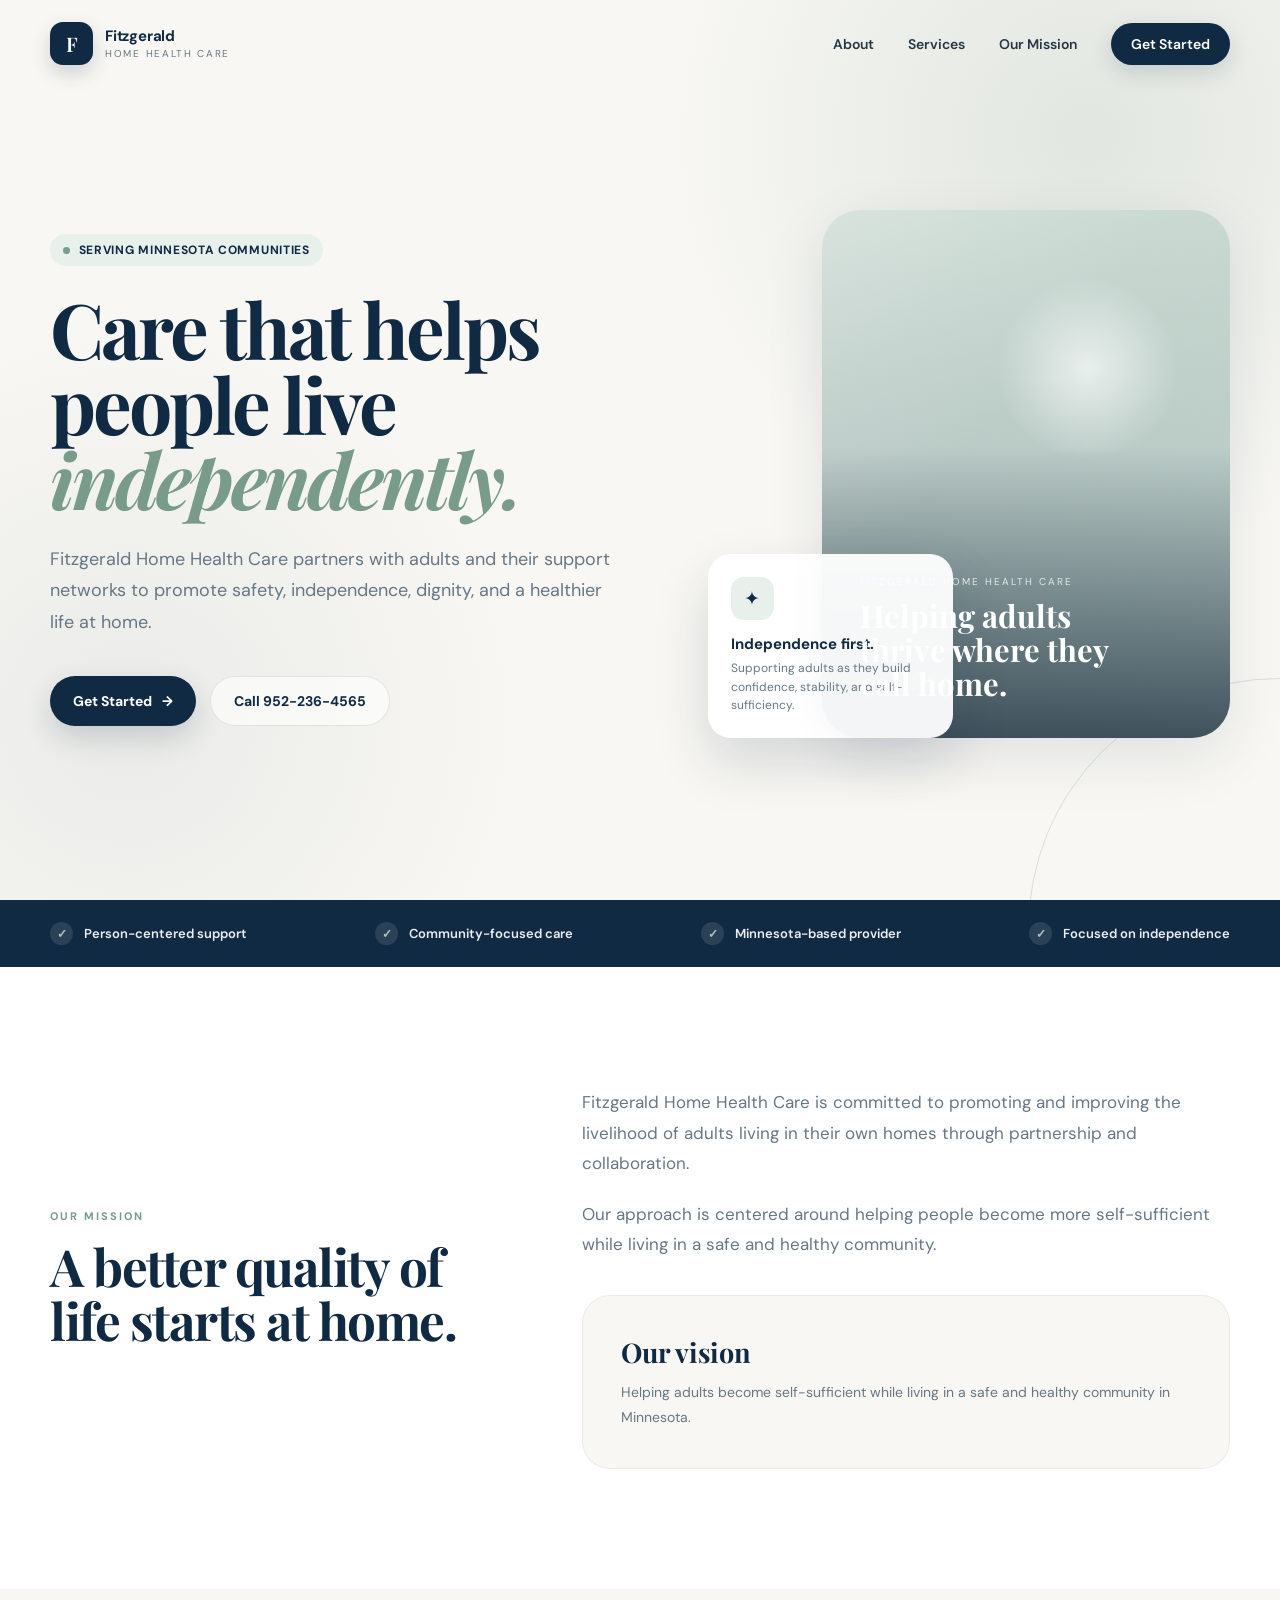
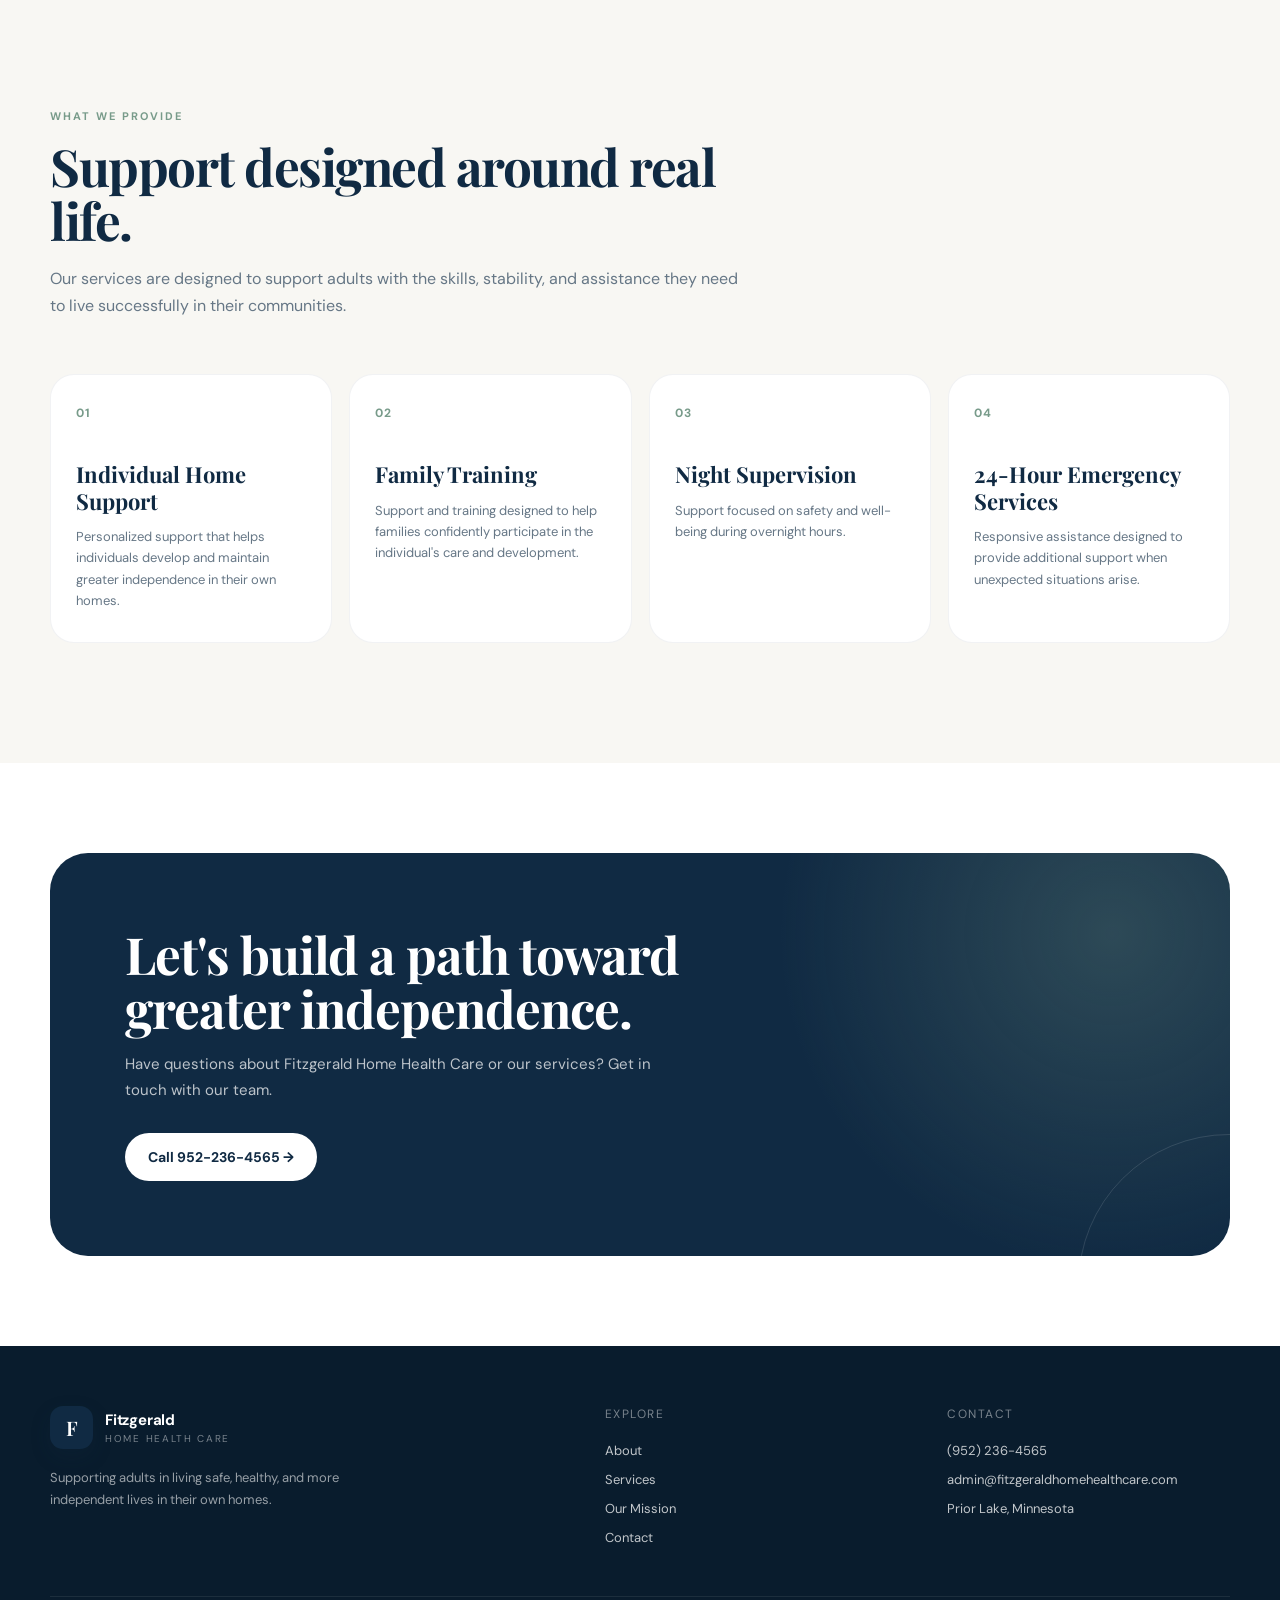
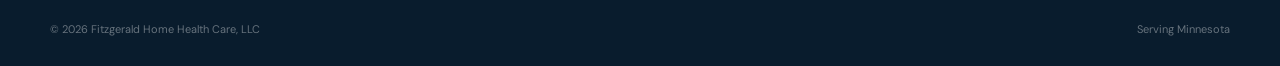
==== commit 7a0226eb: "Create index.html" ====
--- a/index.html
+++ b/index.html
@@ -1 +1,1267 @@
-<!doctype html><html lang="en"><head><meta charset="utf-8"><meta name="viewport" content="width=device-width,initial-scale=1"><title>Home · Fitzgerald Home Health Care</title><link rel="preconnect" href="https://fonts.googleapis.com"><link href="https://fonts.googleapis.com/css2?family=DM+Sans:wght@400;500;600;700&family=Manrope:wght@500;600;700;800&family=Playfair+Display:ital,wght@0,500;1,500&display=swap" rel="stylesheet"><link rel="stylesheet" href="assets/styles.css"></head><body><div class="top"><div class="wrap"><span>FITZGERALD HOME HEALTH CARE, LLC · MINNESOTA</span><a href="tel:9522364565">952-236-4565 ↗</a></div></div><header><nav class="wrap"><a href="index.html"><img class="logo" src="assets/logo.png" alt="Fitzgerald Home Health Care"></a><div class="links" id="links"><a href="about.html">About</a><a href="services.html">Services</a><a href="careers.html">Careers</a><a href="contact.html">Contact</a><a class="pill" href="apply.html">Apply Now ↗</a></div><button class="menu" onclick="document.getElementById('links').classList.toggle('open')">☰</button></nav></header><main><section class="hero"><div class="wrap hero-grid"><div class="hero-copy reveal"><div class="kicker">Home health care with purpose</div><h1>Helping people <em>live well.</em></h1><p class="copy">Supporting adults in their own homes through partnership, collaboration, and a commitment to safe and healthy communities in Minnesota.</p><div class="actions"><a class="btn p" href="contact.html">Get in Contact →</a><a class="btn g" href="services.html">Explore Services</a></div></div><div class="hero-art reveal d2"><div class="ph"><div class="ring"></div></div><div class="orb a"></div><div class="orb b"></div><div class="float a"><small>Our focus</small><strong><span class="dot"></span>Independence</strong></div><div class="float b"><small>Our vision</small><strong>Safe, healthy communities.</strong></div></div></div></section><div class="strip"><div class="marquee"><span>PARTNERSHIP</span><b>✦</b><span>COLLABORATION</span><b>✦</b><span>INDEPENDENCE</span><b>✦</b><span>COMMUNITY</span><b>✦</b><span>PARTNERSHIP</span><b>✦</b><span>COLLABORATION</span><b>✦</b><span>INDEPENDENCE</span><b>✦</b><span>COMMUNITY</span><b>✦</b></div></div><section class="section"><div class="wrap grid2"><div class="sticky reveal"><div class="kicker">Who we are</div><div class="statement">A home should support more than a place to live. It should support a <em>life.</em></div></div><div class="rows"><div class="row reveal"><span class="num">01 / MISSION</span><div><h3>Promoting and improving livelihood.</h3><p>“Promoting and improving the livelihood of adults living in their own homes through partnership and collaboration with Fitzgerald Home Health Care, LLC.”</p></div></div><div class="row reveal d1"><span class="num">02 / VISION</span><div><h3>Supporting self-sufficiency.</h3><p>“Helping adults become self-sufficient while living in a safe and healthy community in Minnesota.”</p></div></div><div class="row reveal d2"><span class="num">03 / APPROACH</span><div><h3>Person-centered support.</h3><p>Placeholder for Fitzgerald’s final language about its approach, values, and community partnerships.</p></div></div></div></div></section><section class="section dark"><div class="wrap"><div class="service-head reveal"><div><div class="kicker">Services</div><h2>Support designed around real life.</h2></div><p class="copy">Placeholder service content is ready to be replaced with Fitzgerald’s finalized offerings.</p></div><div class="cards"><article class="card reveal"><div class="num">01</div><div class="icon">⌂</div><h3>Service Placeholder</h3><p>Short description of the service and how it supports the individual.</p><a href="services.html">Learn more →</a></article><article class="card reveal d1"><div class="num">02</div><div class="icon">♡</div><h3>Service Placeholder</h3><p>Short description of the service and how it supports the individual.</p><a href="services.html">Learn more →</a></article><article class="card reveal d2"><div class="num">03</div><div class="icon">✦</div><h3>Service Placeholder</h3><p>Short description of the service and how it supports the individual.</p><a href="services.html">Learn more →</a></article></div></div></section><section class="section"><div class="wrap feature-grid"><div class="feature-photo reveal"></div><div class="reveal d1"><div class="kicker">The Fitzgerald difference</div><h2>Support should feel personal.</h2><p class="copy">Use this section for the story behind Fitzgerald — the people, values, and experience that make the organization different.</p><div class="checks"><div class="check"><i>✓</i>Respect for each person's goals and independence</div><div class="check"><i>✓</i>Partnership with clients, families, and community</div><div class="check"><i>✓</i>Focus on safe and healthy living</div><div class="check"><i>✓</i>Individualized support and collaboration</div></div><a class="btn p" href="contact.html">Talk With Fitzgerald →</a></div></div></section><section class="career"><div class="wrap career-grid"><div class="reveal"><div class="kicker">Careers</div><div class="career-title">Do work that matters.</div><p class="copy">Interested in joining Fitzgerald Home Health Care? Start the employment application online and take the next step.</p><a class="btn p" href="careers.html">Explore Careers →</a></div><div class="career-card reveal d1"><span class="badge">Employment</span><h3>Build a career around helping others.</h3><p>Complete the employment application and background study through the secure workflow.</p><div class="step"><i>1</i> Complete your application</div><div class="step"><i>2</i> Complete the background study</div><div class="step"><i>3</i> Fitzgerald reviews your submission</div></div></div></section><section class="section"><div class="wrap"><div style="text-align:center;max-width:800px;margin:0 auto 52px" class="reveal"><div class="kicker">Get started</div><h2>Two paths. One simple next step.</h2><p class="copy">Choose the application that fits what you need.</p></div><div class="apply-grid"><article class="apply-card reveal"><div class="num">01 / EMPLOYMENT</div><h3>Job Application</h3><p>Complete the Fitzgerald employment application online.</p><a class="btn" href="apply.html">Open Application →</a></article><article class="apply-card reveal d1"><div class="num">02 / BACKGROUND STUDY</div><h3>Background Study</h3><p>Complete the secure background study authorization.</p><a class="btn" href="background.html">Open Background Study →</a></article></div></div></section></main><footer><div class="wrap"><div class="foot"><img class="foot-logo" src="assets/logo.png" alt="Fitzgerald Home Health Care"><div class="footlinks"><a href="about.html">About</a><a href="services.html">Services</a><a href="careers.html">Careers</a><a href="contact.html">Contact</a><a href="apply.html">Apply</a></div></div><div class="bottom"><span>© 2026 Fitzgerald Home Health Care, LLC</span><span>Serving Minnesota</span></div></div></footer><script>const io=new IntersectionObserver(es=>es.forEach(e=>{if(e.isIntersecting)e.target.classList.add("show")}),{threshold:.12});document.querySelectorAll(".reveal").forEach(x=>io.observe(x));</script></body></html>+<!DOCTYPE html>
+<html lang="en">
+<head>
+  <meta charset="UTF-8" />
+  <meta name="viewport" content="width=device-width, initial-scale=1.0" />
+
+  <title>Fitzgerald Home Health Care | Supporting Independent Living</title>
+
+  <meta
+    name="description"
+    content="Fitzgerald Home Health Care supports adults in living safe, healthy, and independent lives in their own homes throughout Minnesota."
+  />
+
+  <link rel="preconnect" href="https://fonts.googleapis.com">
+  <link rel="preconnect" href="https://fonts.gstatic.com" crossorigin>
+
+  <link
+    href="https://fonts.googleapis.com/css2?family=DM+Sans:wght@400;500;600;700&family=Playfair+Display:wght@500;600;700&display=swap"
+    rel="stylesheet"
+  />
+
+  <style>
+    :root {
+      --navy: #102a43;
+      --navy-dark: #091c2d;
+      --sage: #789b8a;
+      --sage-light: #e8f0eb;
+      --cream: #f8f7f3;
+      --white: #ffffff;
+      --text: #263746;
+      --muted: #667786;
+      --border: rgba(16, 42, 67, 0.10);
+      --shadow: 0 20px 60px rgba(16, 42, 67, 0.10);
+    }
+
+    * {
+      margin: 0;
+      padding: 0;
+      box-sizing: border-box;
+    }
+
+    html {
+      scroll-behavior: smooth;
+    }
+
+    body {
+      font-family: "DM Sans", sans-serif;
+      color: var(--text);
+      background: var(--cream);
+      overflow-x: hidden;
+    }
+
+    a {
+      text-decoration: none;
+      color: inherit;
+    }
+
+    .container {
+      width: min(1180px, calc(100% - 48px));
+      margin: 0 auto;
+    }
+
+    /* =========================
+       NAVIGATION
+    ========================= */
+
+    nav {
+      position: fixed;
+      top: 0;
+      left: 0;
+      width: 100%;
+      z-index: 1000;
+      padding: 22px 0;
+      transition: all 0.35s ease;
+    }
+
+    nav.scrolled {
+      background: rgba(255, 255, 255, 0.92);
+      backdrop-filter: blur(18px);
+      box-shadow: 0 8px 30px rgba(16, 42, 67, 0.07);
+      padding: 14px 0;
+    }
+
+    .nav-inner {
+      display: flex;
+      align-items: center;
+      justify-content: space-between;
+    }
+
+    .logo {
+      display: flex;
+      align-items: center;
+      gap: 12px;
+    }
+
+    .logo-mark {
+      width: 43px;
+      height: 43px;
+      border-radius: 13px;
+      background: var(--navy);
+      color: white;
+      display: grid;
+      place-items: center;
+      font-family: "Playfair Display", serif;
+      font-size: 20px;
+      font-weight: 600;
+      box-shadow: 0 8px 20px rgba(16, 42, 67, 0.18);
+    }
+
+    .logo-text {
+      display: flex;
+      flex-direction: column;
+      line-height: 1.1;
+    }
+
+    .logo-text strong {
+      font-size: 15px;
+      color: var(--navy);
+      letter-spacing: -0.2px;
+    }
+
+    .logo-text span {
+      font-size: 10px;
+      color: var(--muted);
+      letter-spacing: 1.7px;
+      text-transform: uppercase;
+      margin-top: 4px;
+    }
+
+    .nav-links {
+      display: flex;
+      align-items: center;
+      gap: 34px;
+    }
+
+    .nav-links a {
+      font-size: 14px;
+      font-weight: 600;
+      color: var(--text);
+      transition: color 0.25s ease;
+    }
+
+    .nav-links a:hover {
+      color: var(--sage);
+    }
+
+    .nav-cta {
+      background: var(--navy);
+      color: white !important;
+      padding: 12px 20px;
+      border-radius: 999px;
+      box-shadow: 0 8px 22px rgba(16, 42, 67, 0.15);
+    }
+
+    .nav-cta:hover {
+      background: var(--navy-dark);
+      color: white !important;
+    }
+
+    /* =========================
+       HERO
+    ========================= */
+
+    .hero {
+      min-height: 100vh;
+      position: relative;
+      display: flex;
+      align-items: center;
+      padding: 150px 0 90px;
+      overflow: hidden;
+      background:
+        radial-gradient(circle at 85% 15%, rgba(120, 155, 138, 0.18), transparent 32%),
+        radial-gradient(circle at 10% 80%, rgba(16, 42, 67, 0.06), transparent 30%),
+        var(--cream);
+    }
+
+    .hero::before {
+      content: "";
+      position: absolute;
+      width: 500px;
+      height: 500px;
+      right: -250px;
+      bottom: -280px;
+      border-radius: 50%;
+      border: 1px solid rgba(120, 155, 138, 0.25);
+    }
+
+    .hero-grid {
+      display: grid;
+      grid-template-columns: 1.05fr 0.95fr;
+      align-items: center;
+      gap: 80px;
+    }
+
+    .hero-content {
+      animation: fadeUp 0.9s ease forwards;
+    }
+
+    .eyebrow {
+      display: inline-flex;
+      align-items: center;
+      gap: 9px;
+      padding: 8px 13px;
+      border-radius: 999px;
+      background: var(--sage-light);
+      color: var(--navy);
+      font-size: 12px;
+      font-weight: 700;
+      letter-spacing: 0.7px;
+      text-transform: uppercase;
+      margin-bottom: 25px;
+    }
+
+    .eyebrow-dot {
+      width: 7px;
+      height: 7px;
+      background: var(--sage);
+      border-radius: 50%;
+    }
+
+    h1 {
+      font-family: "Playfair Display", serif;
+      font-size: clamp(52px, 6vw, 78px);
+      line-height: 0.98;
+      letter-spacing: -3px;
+      color: var(--navy);
+      max-width: 700px;
+    }
+
+    h1 span {
+      color: var(--sage);
+      font-style: italic;
+    }
+
+    .hero-description {
+      max-width: 590px;
+      margin-top: 27px;
+      font-size: 18px;
+      line-height: 1.75;
+      color: var(--muted);
+    }
+
+    .hero-actions {
+      display: flex;
+      gap: 14px;
+      margin-top: 38px;
+      flex-wrap: wrap;
+    }
+
+    .btn {
+      display: inline-flex;
+      align-items: center;
+      justify-content: center;
+      gap: 10px;
+      padding: 15px 23px;
+      border-radius: 999px;
+      font-size: 14px;
+      font-weight: 700;
+      transition: all 0.3s ease;
+    }
+
+    .btn-primary {
+      background: var(--navy);
+      color: white;
+      box-shadow: 0 12px 28px rgba(16, 42, 67, 0.17);
+    }
+
+    .btn-primary:hover {
+      transform: translateY(-3px);
+      box-shadow: 0 17px 35px rgba(16, 42, 67, 0.23);
+    }
+
+    .btn-secondary {
+      border: 1px solid var(--border);
+      background: rgba(255, 255, 255, 0.6);
+      color: var(--navy);
+    }
+
+    .btn-secondary:hover {
+      background: white;
+      transform: translateY(-3px);
+    }
+
+    /* HERO VISUAL */
+
+    .hero-visual {
+      position: relative;
+      height: 600px;
+      animation: fadeIn 1.2s ease forwards;
+    }
+
+    .hero-card-main {
+      position: absolute;
+      width: 78%;
+      height: 88%;
+      right: 0;
+      top: 5%;
+      border-radius: 38px;
+      overflow: hidden;
+      background:
+        linear-gradient(
+          180deg,
+          rgba(16, 42, 67, 0.03),
+          rgba(16, 42, 67, 0.2)
+        ),
+        linear-gradient(135deg, #dfe9e3, #b7cfc3);
+      box-shadow: var(--shadow);
+    }
+
+    .hero-card-main::before {
+      content: "";
+      position: absolute;
+      inset: 0;
+      background:
+        radial-gradient(circle at 65% 30%, rgba(255,255,255,.65), transparent 20%),
+        linear-gradient(130deg, transparent 40%, rgba(255,255,255,.28));
+    }
+
+    .hero-image-placeholder {
+      position: absolute;
+      inset: 0;
+      display: flex;
+      align-items: flex-end;
+      padding: 38px;
+      background:
+        linear-gradient(
+          180deg,
+          transparent 45%,
+          rgba(9, 28, 45, 0.68) 100%
+        );
+    }
+
+    .hero-image-copy {
+      color: white;
+      position: relative;
+      z-index: 2;
+    }
+
+    .hero-image-copy small {
+      text-transform: uppercase;
+      letter-spacing: 2px;
+      font-size: 10px;
+      opacity: 0.8;
+    }
+
+    .hero-image-copy h3 {
+      font-family: "Playfair Display", serif;
+      font-size: 31px;
+      line-height: 1.1;
+      margin-top: 8px;
+      max-width: 300px;
+    }
+
+    .floating-card {
+      position: absolute;
+      left: 0;
+      bottom: 7%;
+      width: 245px;
+      padding: 23px;
+      background: rgba(255,255,255,.94);
+      backdrop-filter: blur(16px);
+      border-radius: 23px;
+      box-shadow: 0 25px 55px rgba(16,42,67,.15);
+      animation: float 5s ease-in-out infinite;
+    }
+
+    .floating-icon {
+      width: 43px;
+      height: 43px;
+      display: grid;
+      place-items: center;
+      border-radius: 13px;
+      background: var(--sage-light);
+      color: var(--navy);
+      font-size: 19px;
+      margin-bottom: 14px;
+    }
+
+    .floating-card strong {
+      display: block;
+      color: var(--navy);
+      font-size: 15px;
+      margin-bottom: 5px;
+    }
+
+    .floating-card p {
+      color: var(--muted);
+      font-size: 12px;
+      line-height: 1.55;
+    }
+
+    /* =========================
+       TRUST BAR
+    ========================= */
+
+    .trust-bar {
+      background: var(--navy);
+      color: white;
+      padding: 22px 0;
+    }
+
+    .trust-inner {
+      display: flex;
+      justify-content: space-between;
+      align-items: center;
+      gap: 30px;
+    }
+
+    .trust-item {
+      display: flex;
+      align-items: center;
+      gap: 11px;
+      font-size: 13px;
+      font-weight: 600;
+      opacity: 0.92;
+    }
+
+    .trust-check {
+      width: 23px;
+      height: 23px;
+      border-radius: 50%;
+      background: rgba(255,255,255,.12);
+      display: grid;
+      place-items: center;
+      color: #b7d5c5;
+      font-size: 12px;
+    }
+
+    /* =========================
+       MISSION
+    ========================= */
+
+    .section {
+      padding: 120px 0;
+    }
+
+    .mission {
+      background: white;
+    }
+
+    .section-grid {
+      display: grid;
+      grid-template-columns: 0.8fr 1.2fr;
+      gap: 100px;
+      align-items: center;
+    }
+
+    .section-label {
+      font-size: 11px;
+      text-transform: uppercase;
+      letter-spacing: 2px;
+      font-weight: 700;
+      color: var(--sage);
+      margin-bottom: 17px;
+    }
+
+    .section-title {
+      font-family: "Playfair Display", serif;
+      color: var(--navy);
+      font-size: clamp(38px, 4vw, 55px);
+      line-height: 1.05;
+      letter-spacing: -1.5px;
+    }
+
+    .mission-copy p {
+      color: var(--muted);
+      font-size: 17px;
+      line-height: 1.8;
+      margin-bottom: 20px;
+    }
+
+    .mission-card {
+      padding: 38px;
+      border-radius: 28px;
+      background: var(--cream);
+      border: 1px solid rgba(16,42,67,.06);
+      margin-top: 35px;
+    }
+
+    .mission-card h3 {
+      font-family: "Playfair Display", serif;
+      color: var(--navy);
+      font-size: 27px;
+      margin-bottom: 10px;
+    }
+
+    .mission-card p {
+      font-size: 14px;
+      margin: 0;
+    }
+
+    /* =========================
+       SERVICES
+    ========================= */
+
+    .services {
+      background: var(--cream);
+    }
+
+    .section-heading {
+      max-width: 700px;
+      margin-bottom: 55px;
+    }
+
+    .section-heading p {
+      color: var(--muted);
+      margin-top: 17px;
+      font-size: 16px;
+      line-height: 1.7;
+    }
+
+    .services-grid {
+      display: grid;
+      grid-template-columns: repeat(4, 1fr);
+      gap: 17px;
+    }
+
+    .service-card {
+      background: white;
+      border: 1px solid rgba(16,42,67,.06);
+      padding: 30px 25px;
+      border-radius: 24px;
+      transition: all .35s ease;
+    }
+
+    .service-card:hover {
+      transform: translateY(-8px);
+      box-shadow: 0 20px 45px rgba(16,42,67,.09);
+    }
+
+    .service-number {
+      color: var(--sage);
+      font-size: 12px;
+      font-weight: 700;
+      letter-spacing: 1px;
+      margin-bottom: 40px;
+    }
+
+    .service-card h3 {
+      color: var(--navy);
+      font-family: "Playfair Display", serif;
+      font-size: 22px;
+      line-height: 1.2;
+      margin-bottom: 12px;
+    }
+
+    .service-card p {
+      color: var(--muted);
+      font-size: 13px;
+      line-height: 1.65;
+    }
+
+    /* =========================
+       CTA
+    ========================= */
+
+    .cta {
+      padding: 90px 0;
+      background: white;
+    }
+
+    .cta-box {
+      position: relative;
+      overflow: hidden;
+      padding: 75px;
+      border-radius: 38px;
+      background:
+        radial-gradient(circle at 90% 20%, rgba(120,155,138,.28), transparent 30%),
+        var(--navy);
+      color: white;
+    }
+
+    .cta-box::after {
+      content: "";
+      position: absolute;
+      width: 300px;
+      height: 300px;
+      right: -150px;
+      bottom: -180px;
+      border: 1px solid rgba(255,255,255,.12);
+      border-radius: 50%;
+    }
+
+    .cta-box h2 {
+      position: relative;
+      z-index: 2;
+      font-family: "Playfair Display", serif;
+      font-size: clamp(38px, 4vw, 55px);
+      max-width: 620px;
+      line-height: 1.05;
+      letter-spacing: -1px;
+    }
+
+    .cta-box p {
+      position: relative;
+      z-index: 2;
+      max-width: 570px;
+      margin-top: 17px;
+      color: rgba(255,255,255,.72);
+      line-height: 1.7;
+      font-size: 15px;
+    }
+
+    .cta-button {
+      position: relative;
+      z-index: 2;
+      display: inline-flex;
+      margin-top: 30px;
+      background: white;
+      color: var(--navy);
+      padding: 15px 23px;
+      border-radius: 999px;
+      font-size: 14px;
+      font-weight: 700;
+      transition: .3s ease;
+    }
+
+    .cta-button:hover {
+      transform: translateY(-3px);
+      box-shadow: 0 15px 30px rgba(0,0,0,.2);
+    }
+
+    /* =========================
+       FOOTER
+    ========================= */
+
+    footer {
+      background: var(--navy-dark);
+      color: white;
+      padding: 60px 0 30px;
+    }
+
+    .footer-grid {
+      display: grid;
+      grid-template-columns: 1.4fr .8fr .8fr;
+      gap: 60px;
+      padding-bottom: 50px;
+    }
+
+    .footer-brand p {
+      color: rgba(255,255,255,.58);
+      max-width: 360px;
+      font-size: 13px;
+      line-height: 1.7;
+      margin-top: 18px;
+    }
+
+    .footer-title {
+      font-size: 12px;
+      text-transform: uppercase;
+      letter-spacing: 1.5px;
+      color: rgba(255,255,255,.45);
+      margin-bottom: 20px;
+    }
+
+    .footer-links {
+      display: flex;
+      flex-direction: column;
+      gap: 12px;
+    }
+
+    .footer-links a {
+      font-size: 13px;
+      color: rgba(255,255,255,.75);
+      transition: .25s ease;
+    }
+
+    .footer-links a:hover {
+      color: white;
+    }
+
+    .footer-bottom {
+      padding-top: 25px;
+      border-top: 1px solid rgba(255,255,255,.08);
+      display: flex;
+      justify-content: space-between;
+      gap: 20px;
+      color: rgba(255,255,255,.38);
+      font-size: 11px;
+    }
+
+    /* =========================
+       ANIMATIONS
+    ========================= */
+
+    @keyframes fadeUp {
+      from {
+        opacity: 0;
+        transform: translateY(25px);
+      }
+
+      to {
+        opacity: 1;
+        transform: translateY(0);
+      }
+    }
+
+    @keyframes fadeIn {
+      from {
+        opacity: 0;
+        transform: translateX(25px);
+      }
+
+      to {
+        opacity: 1;
+        transform: translateX(0);
+      }
+    }
+
+    @keyframes float {
+      0%, 100% {
+        transform: translateY(0);
+      }
+
+      50% {
+        transform: translateY(-12px);
+      }
+    }
+
+    /* =========================
+       MOBILE
+    ========================= */
+
+    @media (max-width: 900px) {
+      .nav-links {
+        display: none;
+      }
+
+      .hero {
+        padding-top: 125px;
+      }
+
+      .hero-grid {
+        grid-template-columns: 1fr;
+        gap: 55px;
+      }
+
+      .hero-visual {
+        height: 480px;
+      }
+
+      .section-grid {
+        grid-template-columns: 1fr;
+        gap: 45px;
+      }
+
+      .services-grid {
+        grid-template-columns: repeat(2, 1fr);
+      }
+
+      .footer-grid {
+        grid-template-columns: 1fr 1fr;
+      }
+    }
+
+    @media (max-width: 600px) {
+      .container {
+        width: min(100% - 30px, 1180px);
+      }
+
+      h1 {
+        font-size: 50px;
+        letter-spacing: -2px;
+      }
+
+      .hero-description {
+        font-size: 16px;
+      }
+
+      .hero-visual {
+        height: 420px;
+      }
+
+      .hero-card-main {
+        width: 83%;
+      }
+
+      .floating-card {
+        width: 210px;
+        padding: 19px;
+      }
+
+      .trust-inner {
+        flex-direction: column;
+        align-items: flex-start;
+        gap: 14px;
+      }
+
+      .section {
+        padding: 80px 0;
+      }
+
+      .services-grid {
+        grid-template-columns: 1fr;
+      }
+
+      .cta-box {
+        padding: 45px 28px;
+        border-radius: 28px;
+      }
+
+      .footer-grid {
+        grid-template-columns: 1fr;
+        gap: 40px;
+      }
+
+      .footer-bottom {
+        flex-direction: column;
+      }
+    }
+  </style>
+</head>
+
+<body>
+
+  <!-- NAVIGATION -->
+  <nav id="navbar">
+    <div class="container nav-inner">
+
+      <a href="#" class="logo">
+        <div class="logo-mark">F</div>
+
+        <div class="logo-text">
+          <strong>Fitzgerald</strong>
+          <span>Home Health Care</span>
+        </div>
+      </a>
+
+      <div class="nav-links">
+        <a href="#about">About</a>
+        <a href="#services">Services</a>
+        <a href="#mission">Our Mission</a>
+        <a href="#contact" class="nav-cta">Get Started</a>
+      </div>
+
+    </div>
+  </nav>
+
+
+  <!-- HERO -->
+  <main>
+
+    <section class="hero">
+
+      <div class="container hero-grid">
+
+        <div class="hero-content">
+
+          <div class="eyebrow">
+            <span class="eyebrow-dot"></span>
+            Serving Minnesota Communities
+          </div>
+
+          <h1>
+            Care that helps people live <span>independently.</span>
+          </h1>
+
+          <p class="hero-description">
+            Fitzgerald Home Health Care partners with adults and their
+            support networks to promote safety, independence, dignity,
+            and a healthier life at home.
+          </p>
+
+          <div class="hero-actions">
+            <a href="#contact" class="btn btn-primary">
+              Get Started
+              <span>→</span>
+            </a>
+
+            <a href="tel:9522364565" class="btn btn-secondary">
+              Call 952-236-4565
+            </a>
+          </div>
+
+        </div>
+
+
+        <div class="hero-visual">
+
+          <div class="hero-card-main">
+
+            <!--
+              IMAGE GOES HERE LATER
+
+              Replace this entire background with a real
+              Fitzgerald Home Health Care photo.
+            -->
+
+            <div class="hero-image-placeholder">
+
+              <div class="hero-image-copy">
+                <small>Fitzgerald Home Health Care</small>
+
+                <h3>
+                  Helping adults thrive where they call home.
+                </h3>
+              </div>
+
+            </div>
+
+          </div>
+
+
+          <div class="floating-card">
+
+            <div class="floating-icon">
+              ✦
+            </div>
+
+            <strong>
+              Independence first.
+            </strong>
+
+            <p>
+              Supporting adults as they build confidence,
+              stability, and self-sufficiency.
+            </p>
+
+          </div>
+
+        </div>
+
+      </div>
+
+    </section>
+
+
+    <!-- TRUST BAR -->
+
+    <section class="trust-bar">
+
+      <div class="container trust-inner">
+
+        <div class="trust-item">
+          <span class="trust-check">✓</span>
+          Person-centered support
+        </div>
+
+        <div class="trust-item">
+          <span class="trust-check">✓</span>
+          Community-focused care
+        </div>
+
+        <div class="trust-item">
+          <span class="trust-check">✓</span>
+          Minnesota-based provider
+        </div>
+
+        <div class="trust-item">
+          <span class="trust-check">✓</span>
+          Focused on independence
+        </div>
+
+      </div>
+
+    </section>
+
+
+    <!-- MISSION -->
+
+    <section class="section mission" id="mission">
+
+      <div class="container section-grid">
+
+        <div>
+          <div class="section-label">
+            Our Mission
+          </div>
+
+          <h2 class="section-title">
+            A better quality of life starts at home.
+          </h2>
+        </div>
+
+
+        <div class="mission-copy">
+
+          <p>
+            Fitzgerald Home Health Care is committed to promoting
+            and improving the livelihood of adults living in their
+            own homes through partnership and collaboration.
+          </p>
+
+          <p>
+            Our approach is centered around helping people become
+            more self-sufficient while living in a safe and healthy
+            community.
+          </p>
+
+
+          <div class="mission-card">
+
+            <h3>
+              Our vision
+            </h3>
+
+            <p>
+              Helping adults become self-sufficient while living
+              in a safe and healthy community in Minnesota.
+            </p>
+
+          </div>
+
+        </div>
+
+      </div>
+
+    </section>
+
+
+    <!-- SERVICES -->
+
+    <section class="section services" id="services">
+
+      <div class="container">
+
+        <div class="section-heading">
+
+          <div class="section-label">
+            What We Provide
+          </div>
+
+          <h2 class="section-title">
+            Support designed around real life.
+          </h2>
+
+          <p>
+            Our services are designed to support adults with
+            the skills, stability, and assistance they need
+            to live successfully in their communities.
+          </p>
+
+        </div>
+
+
+        <div class="services-grid">
+
+          <div class="service-card">
+
+            <div class="service-number">
+              01
+            </div>
+
+            <h3>
+              Individual Home Support
+            </h3>
+
+            <p>
+              Personalized support that helps individuals
+              develop and maintain greater independence
+              in their own homes.
+            </p>
+
+          </div>
+
+
+          <div class="service-card">
+
+            <div class="service-number">
+              02
+            </div>
+
+            <h3>
+              Family Training
+            </h3>
+
+            <p>
+              Support and training designed to help families
+              confidently participate in the individual's
+              care and development.
+            </p>
+
+          </div>
+
+
+          <div class="service-card">
+
+            <div class="service-number">
+              03
+            </div>
+
+            <h3>
+              Night Supervision
+            </h3>
+
+            <p>
+              Support focused on safety and well-being
+              during overnight hours.
+            </p>
+
+          </div>
+
+
+          <div class="service-card">
+
+            <div class="service-number">
+              04
+            </div>
+
+            <h3>
+              24-Hour Emergency Services
+            </h3>
+
+            <p>
+              Responsive assistance designed to provide
+              additional support when unexpected situations
+              arise.
+            </p>
+
+          </div>
+
+        </div>
+
+      </div>
+
+    </section>
+
+
+    <!-- CTA -->
+
+    <section class="cta" id="contact">
+
+      <div class="container">
+
+        <div class="cta-box">
+
+          <h2>
+            Let's build a path toward greater independence.
+          </h2>
+
+          <p>
+            Have questions about Fitzgerald Home Health Care
+            or our services? Get in touch with our team.
+          </p>
+
+          <a
+            href="tel:9522364565"
+            class="cta-button"
+          >
+            Call 952-236-4565 →
+          </a>
+
+        </div>
+
+      </div>
+
+    </section>
+
+  </main>
+
+
+  <!-- FOOTER -->
+
+  <footer>
+
+    <div class="container">
+
+      <div class="footer-grid">
+
+        <div class="footer-brand">
+
+          <div class="logo">
+
+            <div class="logo-mark">
+              F
+            </div>
+
+            <div class="logo-text">
+
+              <strong style="color:white;">
+                Fitzgerald
+              </strong>
+
+              <span style="color:rgba(255,255,255,.45);">
+                Home Health Care
+              </span>
+
+            </div>
+
+          </div>
+
+          <p>
+            Supporting adults in living safe, healthy,
+            and more independent lives in their own homes.
+          </p>
+
+        </div>
+
+
+        <div>
+
+          <div class="footer-title">
+            Explore
+          </div>
+
+          <div class="footer-links">
+            <a href="#about">About</a>
+            <a href="#services">Services</a>
+            <a href="#mission">Our Mission</a>
+            <a href="#contact">Contact</a>
+          </div>
+
+        </div>
+
+
+        <div>
+
+          <div class="footer-title">
+            Contact
+          </div>
+
+          <div class="footer-links">
+
+            <a href="tel:9522364565">
+              (952) 236-4565
+            </a>
+
+            <a href="mailto:admin@fitzgeraldhomehealthcare.com">
+              admin@fitzgeraldhomehealthcare.com
+            </a>
+
+            <a href="#">
+              Prior Lake, Minnesota
+            </a>
+
+          </div>
+
+        </div>
+
+      </div>
+
+
+      <div class="footer-bottom">
+
+        <span>
+          © 2026 Fitzgerald Home Health Care, LLC
+        </span>
+
+        <span>
+          Serving Minnesota
+        </span>
+
+      </div>
+
+    </div>
+
+  </footer>
+
+
+  <script>
+
+    const navbar = document.getElementById("navbar");
+
+    window.addEventListener("scroll", () => {
+
+      if (window.scrollY > 30) {
+        navbar.classList.add("scrolled");
+      } else {
+        navbar.classList.remove("scrolled");
+      }
+
+    });
+
+  </script>
+
+</body>
+</html>
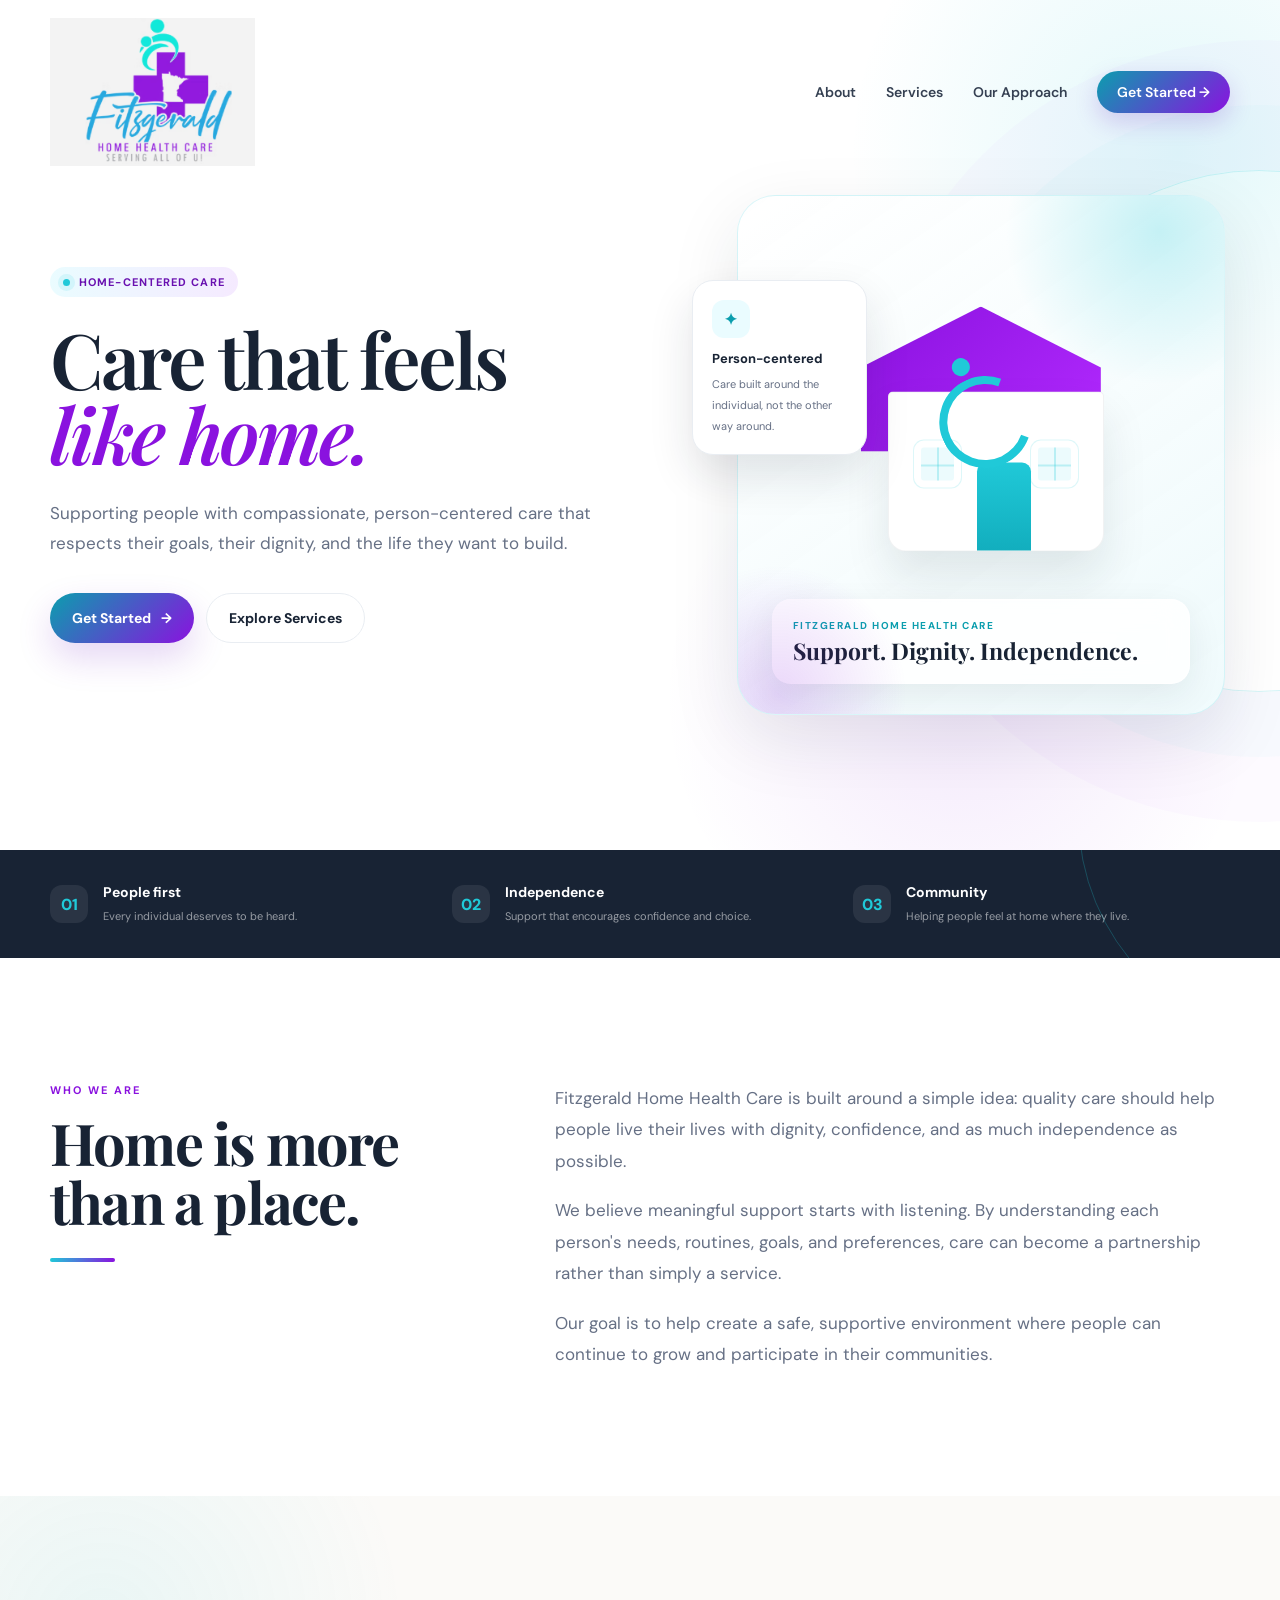
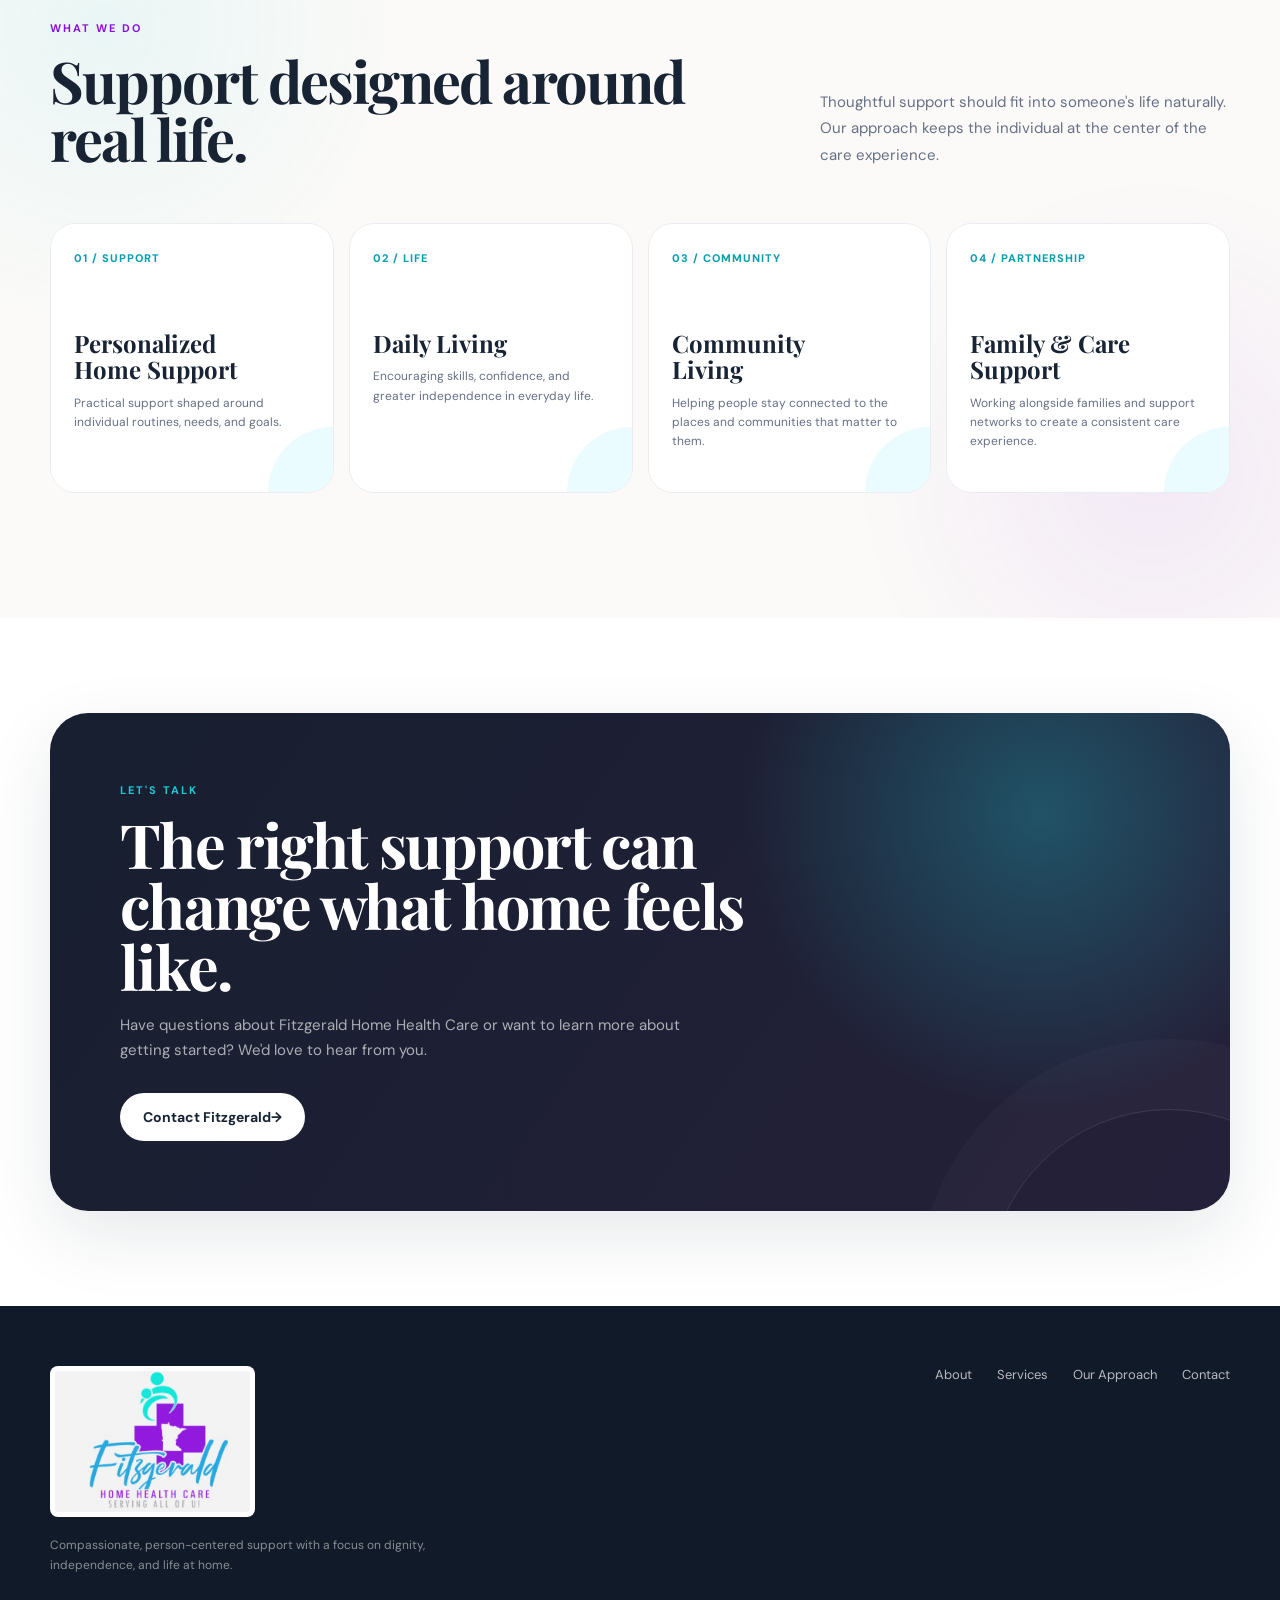
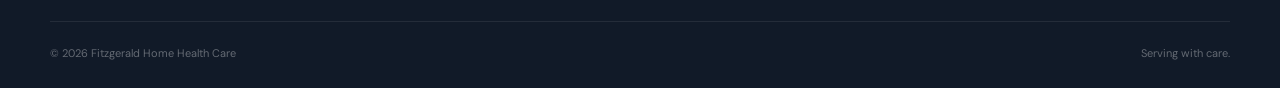
==== commit d620b7e9: "Update index.html" ====
--- a/index.html
+++ b/index.html
@@ -1,199 +1,165 @@
 <!DOCTYPE html>
 <html lang="en">
 <head>
-  <meta charset="UTF-8" />
-  <meta name="viewport" content="width=device-width, initial-scale=1.0" />
-
-  <title>Fitzgerald Home Health Care | Supporting Independent Living</title>
-
-  <meta
-    name="description"
-    content="Fitzgerald Home Health Care supports adults in living safe, healthy, and independent lives in their own homes throughout Minnesota."
-  />
+  <meta charset="UTF-8">
+  <meta name="viewport" content="width=device-width, initial-scale=1.0">
+  <meta name="description" content="Fitzgerald Home Health Care — compassionate support centered around dignity, independence, and home.">
+  <title>Fitzgerald Home Health Care</title>
 
   <link rel="preconnect" href="https://fonts.googleapis.com">
   <link rel="preconnect" href="https://fonts.gstatic.com" crossorigin>
-
-  <link
-    href="https://fonts.googleapis.com/css2?family=DM+Sans:wght@400;500;600;700&family=Playfair+Display:wght@500;600;700&display=swap"
-    rel="stylesheet"
-  />
+  <link href="https://fonts.googleapis.com/css2?family=DM+Sans:wght@400;500;600;700&family=Playfair+Display:wght@500;600;700&display=swap" rel="stylesheet">
 
   <style>
     :root {
-      --navy: #102a43;
-      --navy-dark: #091c2d;
-      --sage: #789b8a;
-      --sage-light: #e8f0eb;
-      --cream: #f8f7f3;
-      --white: #ffffff;
-      --text: #263746;
-      --muted: #667786;
-      --border: rgba(16, 42, 67, 0.10);
-      --shadow: 0 20px 60px rgba(16, 42, 67, 0.10);
-    }
-
-    * {
-      margin: 0;
-      padding: 0;
-      box-sizing: border-box;
-    }
-
-    html {
-      scroll-behavior: smooth;
-    }
+      --cyan: #20c9d8;
+      --cyan-dark: #0b9eae;
+      --purple: #8a12df;
+      --purple-dark: #6910b0;
+      --ink: #182334;
+      --muted: #667085;
+      --cream: #fbfaf8;
+      --soft-cyan: #eafcff;
+      --soft-purple: #f5eaff;
+      --line: #e9edf2;
+      --white: #fff;
+      --shadow: 0 24px 70px rgba(24, 35, 52, .10);
+    }
+
+    * { box-sizing: border-box; margin: 0; padding: 0; }
+
+    html { scroll-behavior: smooth; }
 
     body {
       font-family: "DM Sans", sans-serif;
-      color: var(--text);
+      color: var(--ink);
       background: var(--cream);
       overflow-x: hidden;
     }
 
-    a {
-      text-decoration: none;
-      color: inherit;
-    }
+    a { color: inherit; text-decoration: none; }
 
     .container {
-      width: min(1180px, calc(100% - 48px));
+      width: min(1180px, calc(100% - 40px));
       margin: 0 auto;
     }
 
-    /* =========================
-       NAVIGATION
-    ========================= */
-
-    nav {
+    /* ---------- NAV ---------- */
+
+    .nav-wrap {
       position: fixed;
       top: 0;
       left: 0;
-      width: 100%;
-      z-index: 1000;
-      padding: 22px 0;
-      transition: all 0.35s ease;
-    }
-
-    nav.scrolled {
-      background: rgba(255, 255, 255, 0.92);
+      right: 0;
+      z-index: 100;
+      padding: 18px 0;
+      transition: .3s ease;
+    }
+
+    .nav-wrap.scrolled {
+      background: rgba(255,255,255,.88);
       backdrop-filter: blur(18px);
-      box-shadow: 0 8px 30px rgba(16, 42, 67, 0.07);
-      padding: 14px 0;
-    }
-
-    .nav-inner {
+      border-bottom: 1px solid rgba(24,35,52,.07);
+      padding: 11px 0;
+    }
+
+    nav {
       display: flex;
       align-items: center;
       justify-content: space-between;
-    }
-
-    .logo {
+      gap: 30px;
+    }
+
+    .brand {
       display: flex;
       align-items: center;
-      gap: 12px;
-    }
-
-    .logo-mark {
-      width: 43px;
-      height: 43px;
-      border-radius: 13px;
-      background: var(--navy);
-      color: white;
-      display: grid;
-      place-items: center;
-      font-family: "Playfair Display", serif;
-      font-size: 20px;
-      font-weight: 600;
-      box-shadow: 0 8px 20px rgba(16, 42, 67, 0.18);
-    }
-
-    .logo-text {
-      display: flex;
-      flex-direction: column;
-      line-height: 1.1;
-    }
-
-    .logo-text strong {
-      font-size: 15px;
-      color: var(--navy);
-      letter-spacing: -0.2px;
-    }
-
-    .logo-text span {
-      font-size: 10px;
-      color: var(--muted);
-      letter-spacing: 1.7px;
-      text-transform: uppercase;
-      margin-top: 4px;
+    }
+
+    .brand img {
+      width: 205px;
+      height: auto;
+      display: block;
+      mix-blend-mode: multiply;
     }
 
     .nav-links {
       display: flex;
       align-items: center;
-      gap: 34px;
-    }
-
-    .nav-links a {
+      gap: 30px;
       font-size: 14px;
       font-weight: 600;
-      color: var(--text);
-      transition: color 0.25s ease;
-    }
-
-    .nav-links a:hover {
-      color: var(--sage);
-    }
-
-    .nav-cta {
-      background: var(--navy);
-      color: white !important;
+    }
+
+    .nav-links a {
+      position: relative;
+      color: #354052;
+    }
+
+    .nav-links a:not(.nav-button)::after {
+      content: "";
+      position: absolute;
+      left: 0;
+      bottom: -7px;
+      width: 0;
+      height: 2px;
+      border-radius: 10px;
+      background: linear-gradient(90deg, var(--cyan), var(--purple));
+      transition: .25s ease;
+    }
+
+    .nav-links a:not(.nav-button):hover::after { width: 100%; }
+
+    .nav-button {
       padding: 12px 20px;
       border-radius: 999px;
-      box-shadow: 0 8px 22px rgba(16, 42, 67, 0.15);
-    }
-
-    .nav-cta:hover {
-      background: var(--navy-dark);
       color: white !important;
-    }
-
-    /* =========================
-       HERO
-    ========================= */
+      background: linear-gradient(135deg, var(--cyan-dark), var(--purple));
+      box-shadow: 0 9px 24px rgba(111, 29, 196, .20);
+      transition: .3s ease;
+    }
+
+    .nav-button:hover {
+      transform: translateY(-2px);
+      box-shadow: 0 13px 30px rgba(111, 29, 196, .28);
+    }
+
+    /* ---------- HERO ---------- */
 
     .hero {
-      min-height: 100vh;
+      min-height: 850px;
+      padding: 170px 0 100px;
       position: relative;
-      display: flex;
-      align-items: center;
-      padding: 150px 0 90px;
-      overflow: hidden;
+      isolation: isolate;
       background:
-        radial-gradient(circle at 85% 15%, rgba(120, 155, 138, 0.18), transparent 32%),
-        radial-gradient(circle at 10% 80%, rgba(16, 42, 67, 0.06), transparent 30%),
-        var(--cream);
+        radial-gradient(circle at 92% 18%, rgba(32,201,216,.13), transparent 24%),
+        radial-gradient(circle at 75% 82%, rgba(138,18,223,.09), transparent 25%),
+        var(--white);
     }
 
     .hero::before {
       content: "";
       position: absolute;
-      width: 500px;
-      height: 500px;
-      right: -250px;
-      bottom: -280px;
+      z-index: -1;
+      width: 520px;
+      height: 520px;
+      right: -240px;
+      top: 170px;
+      border: 1px solid rgba(32,201,216,.18);
       border-radius: 50%;
-      border: 1px solid rgba(120, 155, 138, 0.25);
+      box-shadow:
+        0 0 0 65px rgba(32,201,216,.025),
+        0 0 0 130px rgba(138,18,223,.018);
     }
 
     .hero-grid {
       display: grid;
-      grid-template-columns: 1.05fr 0.95fr;
+      grid-template-columns: 1.03fr .97fr;
+      gap: 70px;
       align-items: center;
-      gap: 80px;
-    }
-
-    .hero-content {
-      animation: fadeUp 0.9s ease forwards;
+    }
+
+    .hero-copy {
+      animation: rise .8s ease both;
     }
 
     .eyebrow {
@@ -202,414 +168,565 @@
       gap: 9px;
       padding: 8px 13px;
       border-radius: 999px;
-      background: var(--sage-light);
-      color: var(--navy);
-      font-size: 12px;
+      color: var(--purple-dark);
+      background: linear-gradient(90deg, var(--soft-cyan), var(--soft-purple));
+      font-size: 11px;
       font-weight: 700;
-      letter-spacing: 0.7px;
+      letter-spacing: 1.1px;
       text-transform: uppercase;
-      margin-bottom: 25px;
-    }
-
-    .eyebrow-dot {
+      margin-bottom: 24px;
+    }
+
+    .eyebrow i {
       width: 7px;
       height: 7px;
-      background: var(--sage);
       border-radius: 50%;
+      background: var(--cyan);
+      box-shadow: 0 0 0 5px rgba(32,201,216,.12);
     }
 
     h1 {
+      max-width: 690px;
       font-family: "Playfair Display", serif;
       font-size: clamp(52px, 6vw, 78px);
-      line-height: 0.98;
+      line-height: .98;
       letter-spacing: -3px;
-      color: var(--navy);
-      max-width: 700px;
-    }
-
-    h1 span {
-      color: var(--sage);
+      font-weight: 600;
+      color: var(--ink);
+    }
+
+    h1 .accent {
+      color: var(--purple);
       font-style: italic;
     }
 
-    .hero-description {
+    .hero-text {
       max-width: 590px;
-      margin-top: 27px;
-      font-size: 18px;
-      line-height: 1.75;
+      margin-top: 26px;
       color: var(--muted);
+      font-size: 17px;
+      line-height: 1.8;
     }
 
     .hero-actions {
       display: flex;
-      gap: 14px;
-      margin-top: 38px;
       flex-wrap: wrap;
-    }
-
-    .btn {
+      gap: 12px;
+      margin-top: 34px;
+    }
+
+    .button {
       display: inline-flex;
       align-items: center;
       justify-content: center;
       gap: 10px;
-      padding: 15px 23px;
+      padding: 15px 22px;
       border-radius: 999px;
       font-size: 14px;
       font-weight: 700;
-      transition: all 0.3s ease;
-    }
-
-    .btn-primary {
-      background: var(--navy);
+      transition: .3s ease;
+    }
+
+    .button-primary {
       color: white;
-      box-shadow: 0 12px 28px rgba(16, 42, 67, 0.17);
-    }
-
-    .btn-primary:hover {
+      background: linear-gradient(135deg, var(--cyan-dark), var(--purple));
+      box-shadow: 0 15px 35px rgba(111,29,196,.18);
+    }
+
+    .button-primary:hover {
       transform: translateY(-3px);
-      box-shadow: 0 17px 35px rgba(16, 42, 67, 0.23);
-    }
-
-    .btn-secondary {
-      border: 1px solid var(--border);
-      background: rgba(255, 255, 255, 0.6);
-      color: var(--navy);
-    }
-
-    .btn-secondary:hover {
+      box-shadow: 0 20px 40px rgba(111,29,196,.25);
+    }
+
+    .button-secondary {
       background: white;
+      border: 1px solid var(--line);
+      color: var(--ink);
+    }
+
+    .button-secondary:hover {
       transform: translateY(-3px);
-    }
-
-    /* HERO VISUAL */
-
-    .hero-visual {
+      border-color: rgba(32,201,216,.35);
+      box-shadow: 0 12px 30px rgba(24,35,52,.07);
+    }
+
+    /* ---------- HERO VISUAL ---------- */
+
+    .hero-art {
       position: relative;
-      height: 600px;
-      animation: fadeIn 1.2s ease forwards;
-    }
-
-    .hero-card-main {
-      position: absolute;
-      width: 78%;
-      height: 88%;
+      height: 570px;
+      animation: fade .95s .12s ease both;
+    }
+
+    .art-panel {
+      position: absolute;
+      inset: 25px 5px 25px 45px;
+      overflow: hidden;
+      border-radius: 38px;
+      background:
+        linear-gradient(145deg, rgba(255,255,255,.92), rgba(237,250,252,.85)),
+        var(--white);
+      border: 1px solid rgba(32,201,216,.16);
+      box-shadow: var(--shadow);
+    }
+
+    .art-panel::before {
+      content: "";
+      position: absolute;
+      width: 310px;
+      height: 310px;
+      top: -120px;
+      right: -90px;
+      border-radius: 50%;
+      background: radial-gradient(circle, rgba(32,201,216,.24), rgba(32,201,216,0) 70%);
+    }
+
+    .art-panel::after {
+      content: "";
+      position: absolute;
+      width: 260px;
+      height: 260px;
+      bottom: -110px;
+      left: -90px;
+      border-radius: 50%;
+      background: radial-gradient(circle, rgba(138,18,223,.17), rgba(138,18,223,0) 70%);
+    }
+
+    .house {
+      position: absolute;
+      width: 310px;
+      height: 245px;
+      left: 50%;
+      top: 45%;
+      transform: translate(-50%, -50%);
+    }
+
+    .roof {
+      position: absolute;
+      left: 35px;
+      top: 0;
+      width: 240px;
+      height: 145px;
+      background: linear-gradient(135deg, var(--purple), #b32aff);
+      clip-path: polygon(50% 0, 100% 42%, 100% 100%, 0 100%, 0 42%);
+      border-radius: 10px 10px 0 0;
+      filter: drop-shadow(0 18px 24px rgba(138,18,223,.18));
+    }
+
+    .house-body {
+      position: absolute;
+      left: 62px;
+      bottom: 0;
+      width: 216px;
+      height: 160px;
+      border-radius: 5px 5px 18px 18px;
+      background: white;
+      border: 1px solid rgba(24,35,52,.06);
+      box-shadow: 0 25px 45px rgba(24,35,52,.10);
+    }
+
+    .door {
+      position: absolute;
+      left: 88px;
+      bottom: 0;
+      width: 54px;
+      height: 88px;
+      border-radius: 9px 9px 0 0;
+      background: linear-gradient(180deg, var(--cyan), #12aebe);
+    }
+
+    .window {
+      position: absolute;
+      top: 48px;
+      width: 47px;
+      height: 47px;
+      border-radius: 10px;
+      background: #ecfbfd;
+      border: 7px solid white;
+      box-shadow: 0 0 0 1px rgba(32,201,216,.15);
+    }
+
+    .window.one { left: 25px; }
+    .window.two { right: 25px; }
+
+    .window::after,
+    .window::before {
+      content: "";
+      position: absolute;
+      background: rgba(32,201,216,.25);
+    }
+
+    .window::after {
+      width: 2px;
+      top: 0;
+      bottom: 0;
+      left: 50%;
+    }
+
+    .window::before {
+      height: 2px;
+      left: 0;
       right: 0;
-      top: 5%;
-      border-radius: 38px;
-      overflow: hidden;
-      background:
-        linear-gradient(
-          180deg,
-          rgba(16, 42, 67, 0.03),
-          rgba(16, 42, 67, 0.2)
-        ),
-        linear-gradient(135deg, #dfe9e3, #b7cfc3);
-      box-shadow: var(--shadow);
-    }
-
-    .hero-card-main::before {
+      top: 50%;
+    }
+
+    .care-symbol {
+      position: absolute;
+      top: 50px;
+      left: 50%;
+      transform: translateX(-50%);
+      width: 92px;
+      height: 92px;
+      border: 8px solid var(--cyan);
+      border-right-color: transparent;
+      border-radius: 50%;
+      rotate: -25deg;
+    }
+
+    .care-symbol::before {
       content: "";
       position: absolute;
-      inset: 0;
-      background:
-        radial-gradient(circle at 65% 30%, rgba(255,255,255,.65), transparent 20%),
-        linear-gradient(130deg, transparent 40%, rgba(255,255,255,.28));
-    }
-
-    .hero-image-placeholder {
-      position: absolute;
-      inset: 0;
-      display: flex;
-      align-items: flex-end;
-      padding: 38px;
-      background:
-        linear-gradient(
-          180deg,
-          transparent 45%,
-          rgba(9, 28, 45, 0.68) 100%
-        );
-    }
-
-    .hero-image-copy {
+      width: 18px;
+      height: 18px;
+      border-radius: 50%;
+      background: var(--cyan);
+      top: -31px;
+      left: 30px;
+    }
+
+    .art-caption {
+      position: absolute;
+      left: 34px;
+      bottom: 30px;
+      right: 34px;
+      padding: 19px 20px;
+      border-radius: 19px;
+      background: rgba(255,255,255,.86);
+      backdrop-filter: blur(14px);
+      border: 1px solid rgba(255,255,255,.8);
+      box-shadow: 0 12px 35px rgba(24,35,52,.08);
+    }
+
+    .art-caption small {
+      display: block;
+      color: var(--cyan-dark);
+      font-size: 10px;
+      text-transform: uppercase;
+      letter-spacing: 1.5px;
+      font-weight: 700;
+      margin-bottom: 6px;
+    }
+
+    .art-caption strong {
+      display: block;
+      font-family: "Playfair Display", serif;
+      font-size: 23px;
+      line-height: 1.15;
+      color: var(--ink);
+    }
+
+    .floating-badge {
+      position: absolute;
+      left: 0;
+      top: 110px;
+      width: 175px;
+      padding: 19px;
+      background: white;
+      border: 1px solid var(--line);
+      border-radius: 21px;
+      box-shadow: 0 20px 45px rgba(24,35,52,.12);
+      animation: float 5s ease-in-out infinite;
+    }
+
+    .badge-icon {
+      width: 38px;
+      height: 38px;
+      display: grid;
+      place-items: center;
+      border-radius: 12px;
+      background: var(--soft-cyan);
+      color: var(--cyan-dark);
+      font-weight: 800;
+      margin-bottom: 12px;
+    }
+
+    .floating-badge strong {
+      display: block;
+      font-size: 13px;
+      margin-bottom: 5px;
+    }
+
+    .floating-badge span {
+      color: var(--muted);
+      font-size: 11px;
+      line-height: 1.5;
+    }
+
+    /* ---------- VALUES STRIP ---------- */
+
+    .values {
+      background: var(--ink);
       color: white;
       position: relative;
-      z-index: 2;
-    }
-
-    .hero-image-copy small {
-      text-transform: uppercase;
-      letter-spacing: 2px;
-      font-size: 10px;
-      opacity: 0.8;
-    }
-
-    .hero-image-copy h3 {
-      font-family: "Playfair Display", serif;
-      font-size: 31px;
-      line-height: 1.1;
-      margin-top: 8px;
-      max-width: 300px;
-    }
-
-    .floating-card {
-      position: absolute;
-      left: 0;
-      bottom: 7%;
-      width: 245px;
-      padding: 23px;
-      background: rgba(255,255,255,.94);
-      backdrop-filter: blur(16px);
-      border-radius: 23px;
-      box-shadow: 0 25px 55px rgba(16,42,67,.15);
-      animation: float 5s ease-in-out infinite;
-    }
-
-    .floating-icon {
-      width: 43px;
-      height: 43px;
+      overflow: hidden;
+    }
+
+    .values::before {
+      content: "";
+      position: absolute;
+      width: 450px;
+      height: 450px;
+      right: -250px;
+      top: -260px;
+      border-radius: 50%;
+      border: 1px solid rgba(32,201,216,.25);
+    }
+
+    .values-grid {
+      min-height: 108px;
+      display: grid;
+      grid-template-columns: repeat(3, 1fr);
+      align-items: center;
+      gap: 25px;
+    }
+
+    .value {
+      display: flex;
+      align-items: center;
+      gap: 15px;
+    }
+
+    .value-icon {
+      flex: 0 0 38px;
+      width: 38px;
+      height: 38px;
       display: grid;
       place-items: center;
-      border-radius: 13px;
-      background: var(--sage-light);
-      color: var(--navy);
-      font-size: 19px;
-      margin-bottom: 14px;
-    }
-
-    .floating-card strong {
+      border-radius: 12px;
+      background: rgba(255,255,255,.08);
+      color: var(--cyan);
+      font-weight: 800;
+    }
+
+    .value strong {
       display: block;
-      color: var(--navy);
-      font-size: 15px;
-      margin-bottom: 5px;
-    }
-
-    .floating-card p {
-      color: var(--muted);
-      font-size: 12px;
-      line-height: 1.55;
-    }
-
-    /* =========================
-       TRUST BAR
-    ========================= */
-
-    .trust-bar {
-      background: var(--navy);
-      color: white;
-      padding: 22px 0;
-    }
-
-    .trust-inner {
-      display: flex;
-      justify-content: space-between;
-      align-items: center;
-      gap: 30px;
-    }
-
-    .trust-item {
-      display: flex;
-      align-items: center;
-      gap: 11px;
-      font-size: 13px;
-      font-weight: 600;
-      opacity: 0.92;
-    }
-
-    .trust-check {
-      width: 23px;
-      height: 23px;
-      border-radius: 50%;
-      background: rgba(255,255,255,.12);
+      font-size: 14px;
+      margin-bottom: 3px;
+    }
+
+    .value span {
+      color: rgba(255,255,255,.55);
+      font-size: 11px;
+    }
+
+    /* ---------- INTRO ---------- */
+
+    .section {
+      padding: 125px 0;
+    }
+
+    .intro {
+      background: white;
+    }
+
+    .intro-grid {
       display: grid;
-      place-items: center;
-      color: #b7d5c5;
-      font-size: 12px;
-    }
-
-    /* =========================
-       MISSION
-    ========================= */
-
-    .section {
-      padding: 120px 0;
-    }
-
-    .mission {
-      background: white;
-    }
-
-    .section-grid {
-      display: grid;
-      grid-template-columns: 0.8fr 1.2fr;
+      grid-template-columns: .75fr 1.25fr;
       gap: 100px;
-      align-items: center;
-    }
-
-    .section-label {
+      align-items: start;
+    }
+
+    .section-kicker {
+      color: var(--purple);
       font-size: 11px;
       text-transform: uppercase;
       letter-spacing: 2px;
       font-weight: 700;
-      color: var(--sage);
-      margin-bottom: 17px;
+      margin-bottom: 16px;
     }
 
     .section-title {
       font-family: "Playfair Display", serif;
-      color: var(--navy);
-      font-size: clamp(38px, 4vw, 55px);
-      line-height: 1.05;
-      letter-spacing: -1.5px;
-    }
-
-    .mission-copy p {
+      color: var(--ink);
+      font-size: clamp(40px, 4.5vw, 58px);
+      line-height: 1.02;
+      letter-spacing: -1.8px;
+    }
+
+    .intro-copy {
       color: var(--muted);
       font-size: 17px;
-      line-height: 1.8;
-      margin-bottom: 20px;
-    }
-
-    .mission-card {
-      padding: 38px;
-      border-radius: 28px;
-      background: var(--cream);
-      border: 1px solid rgba(16,42,67,.06);
-      margin-top: 35px;
-    }
-
-    .mission-card h3 {
-      font-family: "Playfair Display", serif;
-      color: var(--navy);
-      font-size: 27px;
-      margin-bottom: 10px;
-    }
-
-    .mission-card p {
-      font-size: 14px;
-      margin: 0;
-    }
-
-    /* =========================
-       SERVICES
-    ========================= */
+      line-height: 1.85;
+    }
+
+    .intro-copy p + p { margin-top: 18px; }
+
+    .mini-line {
+      width: 65px;
+      height: 4px;
+      margin-top: 28px;
+      border-radius: 99px;
+      background: linear-gradient(90deg, var(--cyan), var(--purple));
+    }
+
+    /* ---------- SERVICES ---------- */
 
     .services {
-      background: var(--cream);
-    }
-
-    .section-heading {
-      max-width: 700px;
+      background:
+        radial-gradient(circle at 8% 18%, rgba(32,201,216,.08), transparent 23%),
+        radial-gradient(circle at 90% 80%, rgba(138,18,223,.07), transparent 23%),
+        var(--cream);
+    }
+
+    .heading-row {
+      display: flex;
+      justify-content: space-between;
+      align-items: end;
+      gap: 40px;
       margin-bottom: 55px;
     }
 
-    .section-heading p {
+    .heading-row > div:first-child { max-width: 650px; }
+
+    .heading-description {
       color: var(--muted);
-      margin-top: 17px;
-      font-size: 16px;
-      line-height: 1.7;
-    }
-
-    .services-grid {
+      line-height: 1.75;
+      font-size: 15px;
+      max-width: 410px;
+    }
+
+    .service-grid {
       display: grid;
       grid-template-columns: repeat(4, 1fr);
-      gap: 17px;
-    }
-
-    .service-card {
+      gap: 15px;
+    }
+
+    .service {
+      min-height: 270px;
+      position: relative;
+      overflow: hidden;
+      padding: 27px 23px;
       background: white;
-      border: 1px solid rgba(16,42,67,.06);
-      padding: 30px 25px;
-      border-radius: 24px;
-      transition: all .35s ease;
-    }
-
-    .service-card:hover {
+      border: 1px solid var(--line);
+      border-radius: 25px;
+      transition: .35s ease;
+    }
+
+    .service:hover {
       transform: translateY(-8px);
-      box-shadow: 0 20px 45px rgba(16,42,67,.09);
+      box-shadow: 0 24px 50px rgba(24,35,52,.10);
+      border-color: rgba(32,201,216,.20);
+    }
+
+    .service::after {
+      content: "";
+      position: absolute;
+      width: 130px;
+      height: 130px;
+      right: -65px;
+      bottom: -65px;
+      border-radius: 50%;
+      background: var(--soft-cyan);
+      transition: .35s ease;
+    }
+
+    .service:hover::after {
+      transform: scale(1.3);
+      background: var(--soft-purple);
     }
 
     .service-number {
-      color: var(--sage);
+      position: relative;
+      z-index: 2;
+      font-size: 11px;
+      color: var(--cyan-dark);
+      font-weight: 800;
+      letter-spacing: 1px;
+    }
+
+    .service h3 {
+      position: relative;
+      z-index: 2;
+      margin-top: 65px;
+      max-width: 180px;
+      font-family: "Playfair Display", serif;
+      color: var(--ink);
+      font-size: 24px;
+      line-height: 1.1;
+    }
+
+    .service p {
+      position: relative;
+      z-index: 2;
+      margin-top: 11px;
+      color: var(--muted);
       font-size: 12px;
-      font-weight: 700;
-      letter-spacing: 1px;
-      margin-bottom: 40px;
-    }
-
-    .service-card h3 {
-      color: var(--navy);
-      font-family: "Playfair Display", serif;
-      font-size: 22px;
-      line-height: 1.2;
-      margin-bottom: 12px;
-    }
-
-    .service-card p {
-      color: var(--muted);
-      font-size: 13px;
-      line-height: 1.65;
-    }
-
-    /* =========================
-       CTA
-    ========================= */
+      line-height: 1.6;
+      max-width: 230px;
+    }
+
+    /* ---------- CTA ---------- */
 
     .cta {
-      padding: 90px 0;
+      padding: 95px 0;
       background: white;
     }
 
     .cta-box {
       position: relative;
       overflow: hidden;
-      padding: 75px;
+      padding: 70px;
       border-radius: 38px;
+      color: white;
       background:
-        radial-gradient(circle at 90% 20%, rgba(120,155,138,.28), transparent 30%),
-        var(--navy);
-      color: white;
-    }
-
-    .cta-box::after {
+        radial-gradient(circle at 84% 20%, rgba(32,201,216,.30), transparent 28%),
+        linear-gradient(125deg, #171f30, #252039);
+      box-shadow: var(--shadow);
+    }
+
+    .cta-box::before {
       content: "";
       position: absolute;
-      width: 300px;
-      height: 300px;
-      right: -150px;
-      bottom: -180px;
+      width: 360px;
+      height: 360px;
+      right: -120px;
+      bottom: -260px;
       border: 1px solid rgba(255,255,255,.12);
       border-radius: 50%;
-    }
+      box-shadow: 0 0 0 70px rgba(255,255,255,.025);
+    }
+
+    .cta-box .section-kicker { color: var(--cyan); }
 
     .cta-box h2 {
       position: relative;
       z-index: 2;
+      max-width: 680px;
       font-family: "Playfair Display", serif;
-      font-size: clamp(38px, 4vw, 55px);
-      max-width: 620px;
-      line-height: 1.05;
-      letter-spacing: -1px;
+      font-size: clamp(40px, 5vw, 61px);
+      line-height: 1;
+      letter-spacing: -1.7px;
     }
 
     .cta-box p {
       position: relative;
       z-index: 2;
-      max-width: 570px;
+      max-width: 560px;
       margin-top: 17px;
-      color: rgba(255,255,255,.72);
+      color: rgba(255,255,255,.64);
+      font-size: 15px;
       line-height: 1.7;
-      font-size: 15px;
     }
 
     .cta-button {
       position: relative;
       z-index: 2;
       display: inline-flex;
-      margin-top: 30px;
-      background: white;
-      color: var(--navy);
+      margin-top: 29px;
       padding: 15px 23px;
       border-radius: 999px;
+      background: white;
+      color: var(--ink);
       font-size: 14px;
       font-weight: 700;
       transition: .3s ease;
@@ -617,191 +734,183 @@
 
     .cta-button:hover {
       transform: translateY(-3px);
-      box-shadow: 0 15px 30px rgba(0,0,0,.2);
-    }
-
-    /* =========================
-       FOOTER
-    ========================= */
+      box-shadow: 0 15px 35px rgba(0,0,0,.22);
+    }
+
+    /* ---------- FOOTER ---------- */
 
     footer {
-      background: var(--navy-dark);
+      background: #111a28;
       color: white;
-      padding: 60px 0 30px;
-    }
-
-    .footer-grid {
-      display: grid;
-      grid-template-columns: 1.4fr .8fr .8fr;
+      padding: 60px 0 28px;
+    }
+
+    .footer-top {
+      display: flex;
+      justify-content: space-between;
+      align-items: start;
       gap: 60px;
-      padding-bottom: 50px;
+      padding-bottom: 45px;
+    }
+
+    .footer-brand {
+      max-width: 400px;
+    }
+
+    .footer-brand img {
+      width: 205px;
+      height: auto;
+      background: white;
+      border-radius: 8px;
+      padding: 5px;
+      display: block;
     }
 
     .footer-brand p {
-      color: rgba(255,255,255,.58);
-      max-width: 360px;
-      font-size: 13px;
+      margin-top: 18px;
+      color: rgba(255,255,255,.50);
+      font-size: 12px;
       line-height: 1.7;
-      margin-top: 18px;
-    }
-
-    .footer-title {
-      font-size: 12px;
-      text-transform: uppercase;
-      letter-spacing: 1.5px;
-      color: rgba(255,255,255,.45);
-      margin-bottom: 20px;
     }
 
     .footer-links {
       display: flex;
-      flex-direction: column;
-      gap: 12px;
-    }
-
-    .footer-links a {
+      gap: 25px;
+      flex-wrap: wrap;
       font-size: 13px;
-      color: rgba(255,255,255,.75);
-      transition: .25s ease;
-    }
-
-    .footer-links a:hover {
-      color: white;
-    }
+      color: rgba(255,255,255,.70);
+    }
+
+    .footer-links a:hover { color: white; }
 
     .footer-bottom {
-      padding-top: 25px;
+      padding-top: 24px;
       border-top: 1px solid rgba(255,255,255,.08);
+      color: rgba(255,255,255,.35);
+      font-size: 11px;
       display: flex;
       justify-content: space-between;
       gap: 20px;
-      color: rgba(255,255,255,.38);
-      font-size: 11px;
-    }
-
-    /* =========================
-       ANIMATIONS
-    ========================= */
-
-    @keyframes fadeUp {
-      from {
-        opacity: 0;
-        transform: translateY(25px);
-      }
-
-      to {
-        opacity: 1;
-        transform: translateY(0);
-      }
-    }
-
-    @keyframes fadeIn {
-      from {
-        opacity: 0;
-        transform: translateX(25px);
-      }
-
-      to {
-        opacity: 1;
-        transform: translateX(0);
-      }
+    }
+
+    /* ---------- ANIMATION ---------- */
+
+    @keyframes rise {
+      from { opacity: 0; transform: translateY(24px); }
+      to { opacity: 1; transform: translateY(0); }
+    }
+
+    @keyframes fade {
+      from { opacity: 0; transform: translateX(24px); }
+      to { opacity: 1; transform: translateX(0); }
     }
 
     @keyframes float {
-      0%, 100% {
-        transform: translateY(0);
-      }
-
-      50% {
-        transform: translateY(-12px);
-      }
-    }
-
-    /* =========================
-       MOBILE
-    ========================= */
-
-    @media (max-width: 900px) {
-      .nav-links {
-        display: none;
-      }
-
-      .hero {
-        padding-top: 125px;
-      }
+      0%,100% { transform: translateY(0); }
+      50% { transform: translateY(-10px); }
+    }
+
+    /* ---------- MOBILE ---------- */
+
+    @media (max-width: 950px) {
+      .nav-links a:not(.nav-button) { display: none; }
 
       .hero-grid {
         grid-template-columns: 1fr;
-        gap: 55px;
-      }
-
-      .hero-visual {
-        height: 480px;
-      }
-
-      .section-grid {
+        gap: 45px;
+      }
+
+      .hero {
+        min-height: auto;
+        padding-bottom: 75px;
+      }
+
+      .hero-art {
+        max-width: 650px;
+        width: 100%;
+        margin: 0 auto;
+      }
+
+      .intro-grid {
         grid-template-columns: 1fr;
         gap: 45px;
       }
 
-      .services-grid {
+      .service-grid {
         grid-template-columns: repeat(2, 1fr);
       }
 
-      .footer-grid {
-        grid-template-columns: 1fr 1fr;
-      }
-    }
-
-    @media (max-width: 600px) {
-      .container {
-        width: min(100% - 30px, 1180px);
-      }
+      .heading-row {
+        display: block;
+      }
+
+      .heading-description {
+        margin-top: 20px;
+      }
+
+      .values-grid {
+        grid-template-columns: 1fr;
+        padding: 25px 0;
+        gap: 17px;
+      }
+    }
+
+    @media (max-width: 620px) {
+      .container { width: min(100% - 28px, 1180px); }
+
+      .brand img { width: 175px; }
+
+      .hero { padding-top: 125px; }
 
       h1 {
-        font-size: 50px;
+        font-size: 49px;
         letter-spacing: -2px;
       }
 
-      .hero-description {
-        font-size: 16px;
-      }
-
-      .hero-visual {
-        height: 420px;
-      }
-
-      .hero-card-main {
-        width: 83%;
-      }
-
-      .floating-card {
-        width: 210px;
-        padding: 19px;
-      }
-
-      .trust-inner {
+      .hero-text { font-size: 15px; }
+
+      .hero-art { height: 430px; }
+
+      .art-panel {
+        inset: 15px 0 15px 28px;
+        border-radius: 28px;
+      }
+
+      .house {
+        transform: translate(-50%, -50%) scale(.76);
+      }
+
+      .floating-badge {
+        left: -2px;
+        top: 65px;
+        width: 150px;
+        padding: 15px;
+      }
+
+      .art-caption {
+        left: 20px;
+        right: 20px;
+        bottom: 20px;
+      }
+
+      .section { padding: 82px 0; }
+
+      .service-grid {
+        grid-template-columns: 1fr;
+      }
+
+      .service { min-height: 230px; }
+
+      .cta { padding: 70px 0; }
+
+      .cta-box {
+        padding: 45px 27px;
+        border-radius: 28px;
+      }
+
+      .footer-top {
         flex-direction: column;
-        align-items: flex-start;
-        gap: 14px;
-      }
-
-      .section {
-        padding: 80px 0;
-      }
-
-      .services-grid {
-        grid-template-columns: 1fr;
-      }
-
-      .cta-box {
-        padding: 45px 28px;
-        border-radius: 28px;
-      }
-
-      .footer-grid {
-        grid-template-columns: 1fr;
-        gap: 40px;
+        gap: 35px;
       }
 
       .footer-bottom {
@@ -813,454 +922,276 @@
 
 <body>
 
-  <!-- NAVIGATION -->
-  <nav id="navbar">
-    <div class="container nav-inner">
-
-      <a href="#" class="logo">
-        <div class="logo-mark">F</div>
-
-        <div class="logo-text">
-          <strong>Fitzgerald</strong>
-          <span>Home Health Care</span>
-        </div>
-      </a>
-
-      <div class="nav-links">
-        <a href="#about">About</a>
-        <a href="#services">Services</a>
-        <a href="#mission">Our Mission</a>
-        <a href="#contact" class="nav-cta">Get Started</a>
-      </div>
-
+  <!-- NAV -->
+  <header class="nav-wrap" id="nav">
+    <div class="container">
+      <nav>
+        <a href="#" class="brand" aria-label="Fitzgerald Home Health Care">
+          <img src="[data-uri]" alt="Fitzgerald Home Health Care">
+        </a>
+
+        <div class="nav-links">
+          <a href="#about">About</a>
+          <a href="#services">Services</a>
+          <a href="#values">Our Approach</a>
+          <a href="#contact" class="nav-button">Get Started <span>→</span></a>
+        </div>
+      </nav>
     </div>
-  </nav>
-
-
-  <!-- HERO -->
+  </header>
+
   <main>
 
+    <!-- HERO -->
     <section class="hero">
-
       <div class="container hero-grid">
 
-        <div class="hero-content">
-
+        <div class="hero-copy">
           <div class="eyebrow">
-            <span class="eyebrow-dot"></span>
-            Serving Minnesota Communities
+            <i></i>
+            Home-centered care
           </div>
 
           <h1>
-            Care that helps people live <span>independently.</span>
+            Care that feels
+            <span class="accent">like home.</span>
           </h1>
 
-          <p class="hero-description">
-            Fitzgerald Home Health Care partners with adults and their
-            support networks to promote safety, independence, dignity,
-            and a healthier life at home.
+          <p class="hero-text">
+            Supporting people with compassionate, person-centered care
+            that respects their goals, their dignity, and the life they
+            want to build.
           </p>
 
           <div class="hero-actions">
-            <a href="#contact" class="btn btn-primary">
-              Get Started
-              <span>→</span>
+            <a href="#contact" class="button button-primary">
+              Get Started <span>→</span>
             </a>
 
-            <a href="tel:9522364565" class="btn btn-secondary">
-              Call 952-236-4565
+            <a href="#services" class="button button-secondary">
+              Explore Services
             </a>
           </div>
-
-        </div>
-
-
-        <div class="hero-visual">
-
-          <div class="hero-card-main">
-
-            <!--
-              IMAGE GOES HERE LATER
-
-              Replace this entire background with a real
-              Fitzgerald Home Health Care photo.
-            -->
-
-            <div class="hero-image-placeholder">
-
-              <div class="hero-image-copy">
-                <small>Fitzgerald Home Health Care</small>
-
-                <h3>
-                  Helping adults thrive where they call home.
-                </h3>
+        </div>
+
+        <div class="hero-art" aria-hidden="true">
+          <div class="art-panel">
+
+            <div class="house">
+              <div class="roof"></div>
+
+              <div class="house-body">
+                <div class="window one"></div>
+                <div class="window two"></div>
+                <div class="door"></div>
               </div>
 
+              <div class="care-symbol"></div>
             </div>
 
+            <div class="art-caption">
+              <small>Fitzgerald Home Health Care</small>
+              <strong>Support. Dignity. Independence.</strong>
+            </div>
           </div>
 
-
-          <div class="floating-card">
-
-            <div class="floating-icon">
-              ✦
-            </div>
-
-            <strong>
-              Independence first.
-            </strong>
-
+          <div class="floating-badge">
+            <div class="badge-icon">✦</div>
+            <strong>Person-centered</strong>
+            <span>Care built around the individual, not the other way around.</span>
+          </div>
+        </div>
+
+      </div>
+    </section>
+
+    <!-- VALUES -->
+    <section class="values" id="values">
+      <div class="container values-grid">
+
+        <div class="value">
+          <div class="value-icon">01</div>
+          <div>
+            <strong>People first</strong>
+            <span>Every individual deserves to be heard.</span>
+          </div>
+        </div>
+
+        <div class="value">
+          <div class="value-icon">02</div>
+          <div>
+            <strong>Independence</strong>
+            <span>Support that encourages confidence and choice.</span>
+          </div>
+        </div>
+
+        <div class="value">
+          <div class="value-icon">03</div>
+          <div>
+            <strong>Community</strong>
+            <span>Helping people feel at home where they live.</span>
+          </div>
+        </div>
+
+      </div>
+    </section>
+
+    <!-- ABOUT -->
+    <section class="section intro" id="about">
+      <div class="container intro-grid">
+
+        <div>
+          <div class="section-kicker">Who we are</div>
+          <h2 class="section-title">
+            Home is more than a place.
+          </h2>
+          <div class="mini-line"></div>
+        </div>
+
+        <div class="intro-copy">
+          <p>
+            Fitzgerald Home Health Care is built around a simple idea:
+            quality care should help people live their lives with dignity,
+            confidence, and as much independence as possible.
+          </p>
+
+          <p>
+            We believe meaningful support starts with listening. By
+            understanding each person's needs, routines, goals, and
+            preferences, care can become a partnership rather than simply
+            a service.
+          </p>
+
+          <p>
+            Our goal is to help create a safe, supportive environment
+            where people can continue to grow and participate in their
+            communities.
+          </p>
+        </div>
+
+      </div>
+    </section>
+
+    <!-- SERVICES -->
+    <section class="section services" id="services">
+      <div class="container">
+
+        <div class="heading-row">
+          <div>
+            <div class="section-kicker">What we do</div>
+            <h2 class="section-title">Support designed around real life.</h2>
+          </div>
+
+          <p class="heading-description">
+            Thoughtful support should fit into someone's life naturally.
+            Our approach keeps the individual at the center of the care
+            experience.
+          </p>
+        </div>
+
+        <div class="service-grid">
+
+          <article class="service">
+            <div class="service-number">01 / SUPPORT</div>
+            <h3>Personalized Home Support</h3>
             <p>
-              Supporting adults as they build confidence,
-              stability, and self-sufficiency.
+              Practical support shaped around individual routines,
+              needs, and goals.
             </p>
-
-          </div>
-
-        </div>
-
+          </article>
+
+          <article class="service">
+            <div class="service-number">02 / LIFE</div>
+            <h3>Daily Living</h3>
+            <p>
+              Encouraging skills, confidence, and greater independence
+              in everyday life.
+            </p>
+          </article>
+
+          <article class="service">
+            <div class="service-number">03 / COMMUNITY</div>
+            <h3>Community Living</h3>
+            <p>
+              Helping people stay connected to the places and communities
+              that matter to them.
+            </p>
+          </article>
+
+          <article class="service">
+            <div class="service-number">04 / PARTNERSHIP</div>
+            <h3>Family &amp; Care Support</h3>
+            <p>
+              Working alongside families and support networks to create
+              a consistent care experience.
+            </p>
+          </article>
+
+        </div>
       </div>
-
     </section>
 
-
-    <!-- TRUST BAR -->
-
-    <section class="trust-bar">
-
-      <div class="container trust-inner">
-
-        <div class="trust-item">
-          <span class="trust-check">✓</span>
-          Person-centered support
-        </div>
-
-        <div class="trust-item">
-          <span class="trust-check">✓</span>
-          Community-focused care
-        </div>
-
-        <div class="trust-item">
-          <span class="trust-check">✓</span>
-          Minnesota-based provider
-        </div>
-
-        <div class="trust-item">
-          <span class="trust-check">✓</span>
-          Focused on independence
-        </div>
-
+    <!-- CTA -->
+    <section class="cta" id="contact">
+      <div class="container">
+        <div class="cta-box">
+
+          <div class="section-kicker">Let's talk</div>
+
+          <h2>
+            The right support can change what home feels like.
+          </h2>
+
+          <p>
+            Have questions about Fitzgerald Home Health Care or want to
+            learn more about getting started? We'd love to hear from you.
+          </p>
+
+          <a href="#" class="cta-button">
+            Contact Fitzgerald <span>→</span>
+          </a>
+
+        </div>
       </div>
-
     </section>
 
-
-    <!-- MISSION -->
-
-    <section class="section mission" id="mission">
-
-      <div class="container section-grid">
-
-        <div>
-          <div class="section-label">
-            Our Mission
-          </div>
-
-          <h2 class="section-title">
-            A better quality of life starts at home.
-          </h2>
-        </div>
-
-
-        <div class="mission-copy">
-
+  </main>
+
+  <!-- FOOTER -->
+  <footer>
+    <div class="container">
+
+      <div class="footer-top">
+        <div class="footer-brand">
+          <img src="[data-uri]" alt="Fitzgerald Home Health Care">
           <p>
-            Fitzgerald Home Health Care is committed to promoting
-            and improving the livelihood of adults living in their
-            own homes through partnership and collaboration.
+            Compassionate, person-centered support with a focus on dignity,
+            independence, and life at home.
           </p>
-
-          <p>
-            Our approach is centered around helping people become
-            more self-sufficient while living in a safe and healthy
-            community.
-          </p>
-
-
-          <div class="mission-card">
-
-            <h3>
-              Our vision
-            </h3>
-
-            <p>
-              Helping adults become self-sufficient while living
-              in a safe and healthy community in Minnesota.
-            </p>
-
-          </div>
-
-        </div>
-
+        </div>
+
+        <div class="footer-links">
+          <a href="#about">About</a>
+          <a href="#services">Services</a>
+          <a href="#values">Our Approach</a>
+          <a href="#contact">Contact</a>
+        </div>
       </div>
 
-    </section>
-
-
-    <!-- SERVICES -->
-
-    <section class="section services" id="services">
-
-      <div class="container">
-
-        <div class="section-heading">
-
-          <div class="section-label">
-            What We Provide
-          </div>
-
-          <h2 class="section-title">
-            Support designed around real life.
-          </h2>
-
-          <p>
-            Our services are designed to support adults with
-            the skills, stability, and assistance they need
-            to live successfully in their communities.
-          </p>
-
-        </div>
-
-
-        <div class="services-grid">
-
-          <div class="service-card">
-
-            <div class="service-number">
-              01
-            </div>
-
-            <h3>
-              Individual Home Support
-            </h3>
-
-            <p>
-              Personalized support that helps individuals
-              develop and maintain greater independence
-              in their own homes.
-            </p>
-
-          </div>
-
-
-          <div class="service-card">
-
-            <div class="service-number">
-              02
-            </div>
-
-            <h3>
-              Family Training
-            </h3>
-
-            <p>
-              Support and training designed to help families
-              confidently participate in the individual's
-              care and development.
-            </p>
-
-          </div>
-
-
-          <div class="service-card">
-
-            <div class="service-number">
-              03
-            </div>
-
-            <h3>
-              Night Supervision
-            </h3>
-
-            <p>
-              Support focused on safety and well-being
-              during overnight hours.
-            </p>
-
-          </div>
-
-
-          <div class="service-card">
-
-            <div class="service-number">
-              04
-            </div>
-
-            <h3>
-              24-Hour Emergency Services
-            </h3>
-
-            <p>
-              Responsive assistance designed to provide
-              additional support when unexpected situations
-              arise.
-            </p>
-
-          </div>
-
-        </div>
-
+      <div class="footer-bottom">
+        <span>© 2026 Fitzgerald Home Health Care</span>
+        <span>Serving with care.</span>
       </div>
 
-    </section>
-
-
-    <!-- CTA -->
-
-    <section class="cta" id="contact">
-
-      <div class="container">
-
-        <div class="cta-box">
-
-          <h2>
-            Let's build a path toward greater independence.
-          </h2>
-
-          <p>
-            Have questions about Fitzgerald Home Health Care
-            or our services? Get in touch with our team.
-          </p>
-
-          <a
-            href="tel:9522364565"
-            class="cta-button"
-          >
-            Call 952-236-4565 →
-          </a>
-
-        </div>
-
-      </div>
-
-    </section>
-
-  </main>
-
-
-  <!-- FOOTER -->
-
-  <footer>
-
-    <div class="container">
-
-      <div class="footer-grid">
-
-        <div class="footer-brand">
-
-          <div class="logo">
-
-            <div class="logo-mark">
-              F
-            </div>
-
-            <div class="logo-text">
-
-              <strong style="color:white;">
-                Fitzgerald
-              </strong>
-
-              <span style="color:rgba(255,255,255,.45);">
-                Home Health Care
-              </span>
-
-            </div>
-
-          </div>
-
-          <p>
-            Supporting adults in living safe, healthy,
-            and more independent lives in their own homes.
-          </p>
-
-        </div>
-
-
-        <div>
-
-          <div class="footer-title">
-            Explore
-          </div>
-
-          <div class="footer-links">
-            <a href="#about">About</a>
-            <a href="#services">Services</a>
-            <a href="#mission">Our Mission</a>
-            <a href="#contact">Contact</a>
-          </div>
-
-        </div>
-
-
-        <div>
-
-          <div class="footer-title">
-            Contact
-          </div>
-
-          <div class="footer-links">
-
-            <a href="tel:9522364565">
-              (952) 236-4565
-            </a>
-
-            <a href="mailto:admin@fitzgeraldhomehealthcare.com">
-              admin@fitzgeraldhomehealthcare.com
-            </a>
-
-            <a href="#">
-              Prior Lake, Minnesota
-            </a>
-
-          </div>
-
-        </div>
-
-      </div>
-
-
-      <div class="footer-bottom">
-
-        <span>
-          © 2026 Fitzgerald Home Health Care, LLC
-        </span>
-
-        <span>
-          Serving Minnesota
-        </span>
-
-      </div>
-
     </div>
-
   </footer>
 
-
   <script>
-
-    const navbar = document.getElementById("navbar");
+    const nav = document.getElementById("nav");
 
     window.addEventListener("scroll", () => {
-
-      if (window.scrollY > 30) {
-        navbar.classList.add("scrolled");
-      } else {
-        navbar.classList.remove("scrolled");
-      }
-
+      nav.classList.toggle("scrolled", window.scrollY > 25);
     });
-
   </script>
 
 </body>
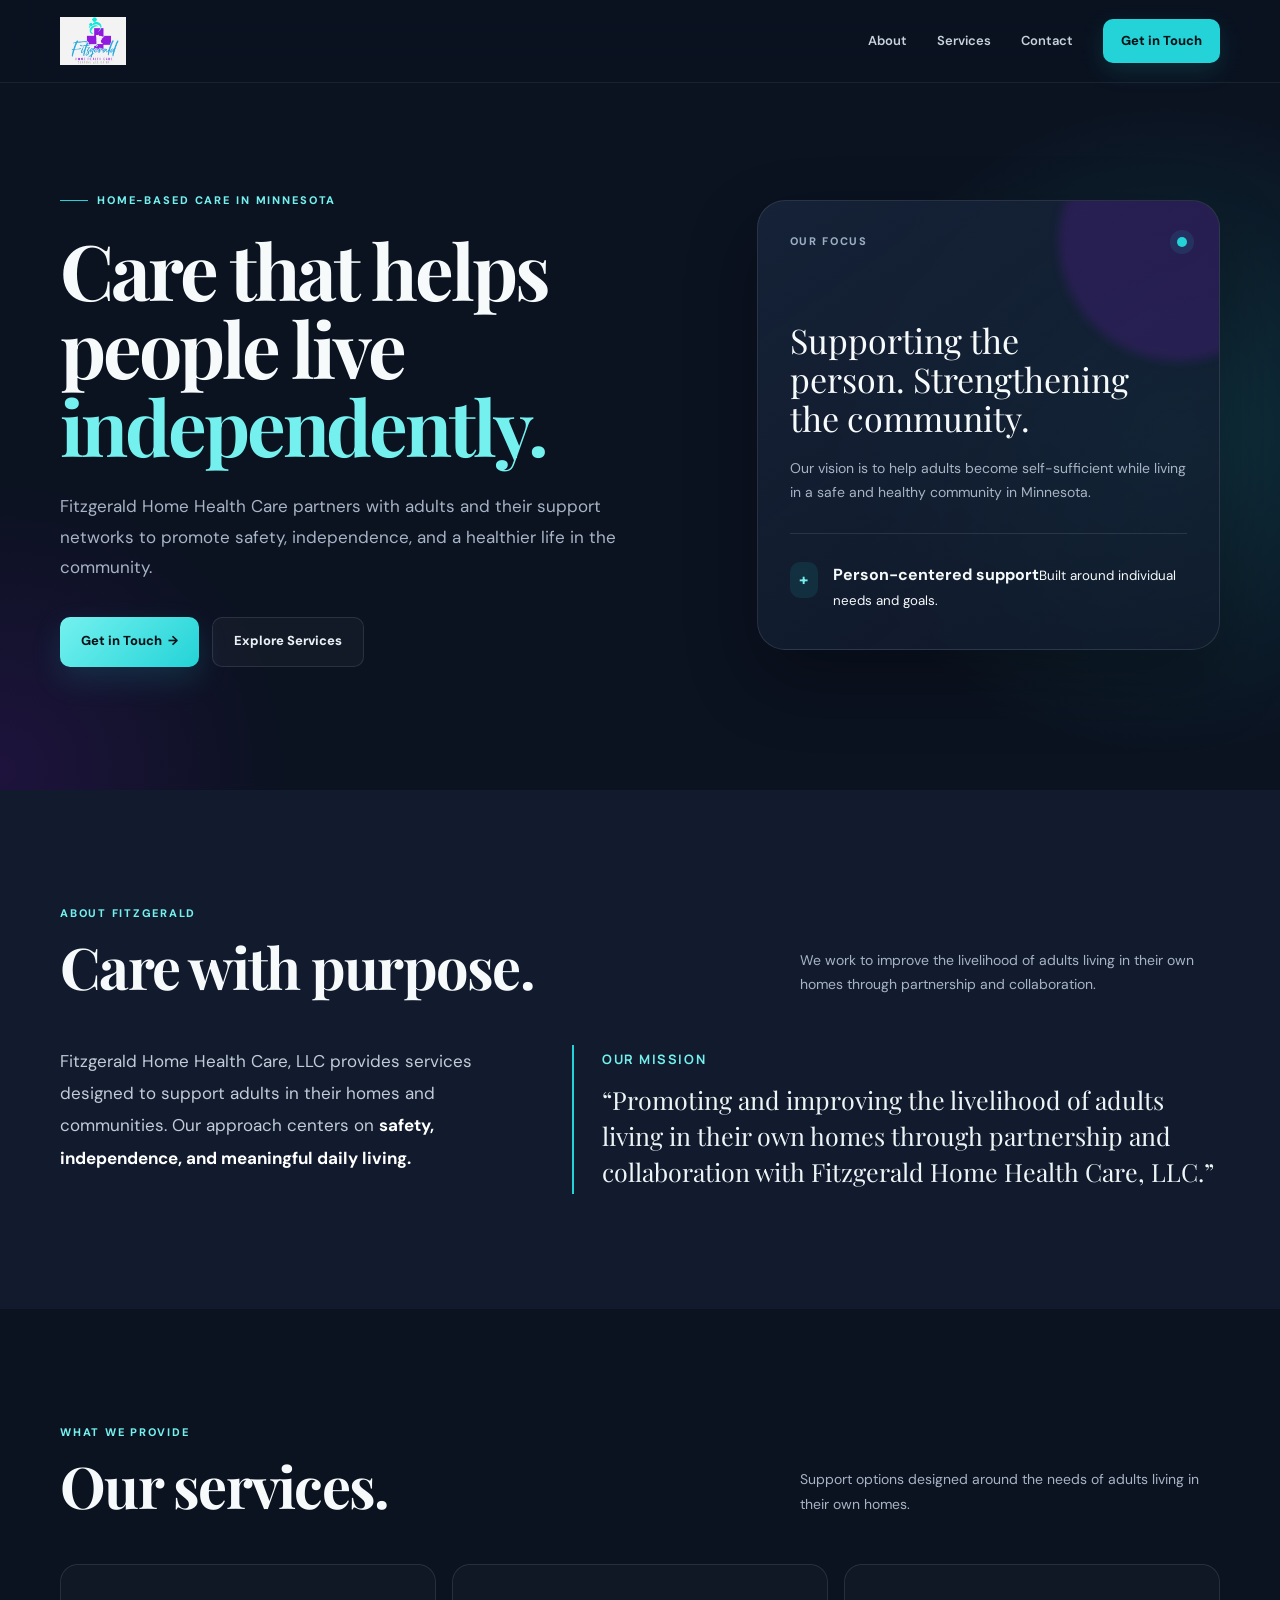
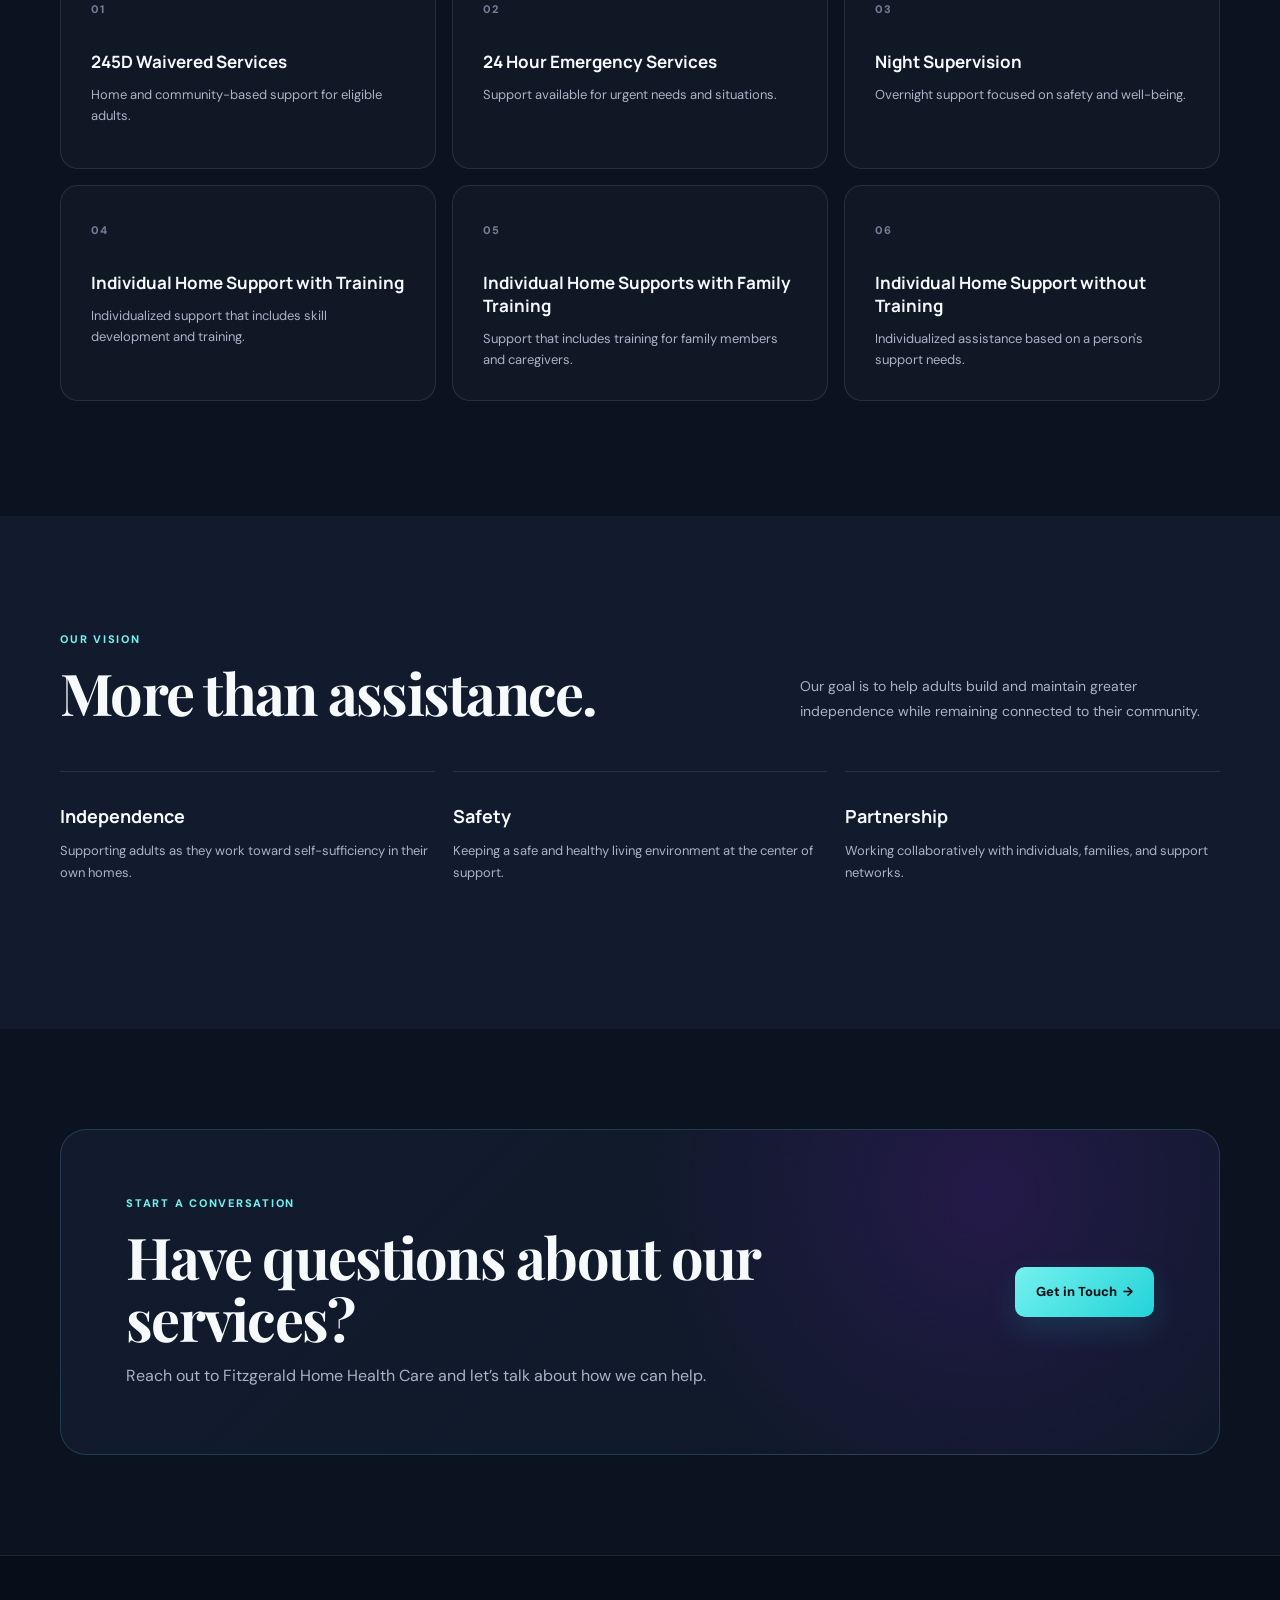
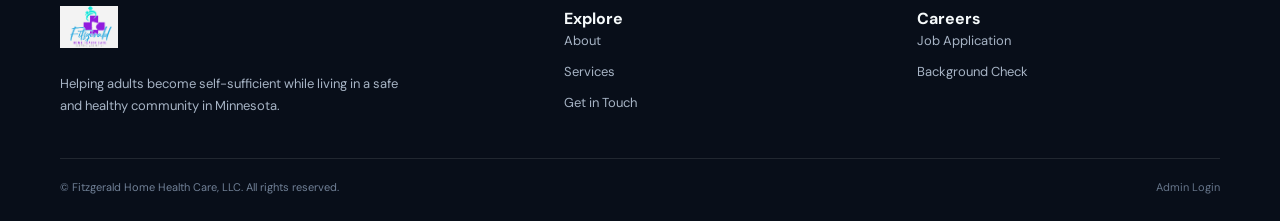
==== commit 0990f7be: "Update index.html" ====
--- a/index.html
+++ b/index.html
@@ -1,1198 +1,305 @@
 <!DOCTYPE html>
 <html lang="en">
 <head>
-  <meta charset="UTF-8">
-  <meta name="viewport" content="width=device-width, initial-scale=1.0">
-  <meta name="description" content="Fitzgerald Home Health Care — compassionate support centered around dignity, independence, and home.">
-  <title>Fitzgerald Home Health Care</title>
-
-  <link rel="preconnect" href="https://fonts.googleapis.com">
-  <link rel="preconnect" href="https://fonts.gstatic.com" crossorigin>
-  <link href="https://fonts.googleapis.com/css2?family=DM+Sans:wght@400;500;600;700&family=Playfair+Display:wght@500;600;700&display=swap" rel="stylesheet">
-
-  <style>
-    :root {
-      --cyan: #20c9d8;
-      --cyan-dark: #0b9eae;
-      --purple: #8a12df;
-      --purple-dark: #6910b0;
-      --ink: #182334;
-      --muted: #667085;
-      --cream: #fbfaf8;
-      --soft-cyan: #eafcff;
-      --soft-purple: #f5eaff;
-      --line: #e9edf2;
-      --white: #fff;
-      --shadow: 0 24px 70px rgba(24, 35, 52, .10);
-    }
-
-    * { box-sizing: border-box; margin: 0; padding: 0; }
-
-    html { scroll-behavior: smooth; }
-
-    body {
-      font-family: "DM Sans", sans-serif;
-      color: var(--ink);
-      background: var(--cream);
-      overflow-x: hidden;
-    }
-
-    a { color: inherit; text-decoration: none; }
-
-    .container {
-      width: min(1180px, calc(100% - 40px));
-      margin: 0 auto;
-    }
-
-    /* ---------- NAV ---------- */
-
-    .nav-wrap {
-      position: fixed;
-      top: 0;
-      left: 0;
-      right: 0;
-      z-index: 100;
-      padding: 18px 0;
-      transition: .3s ease;
-    }
-
-    .nav-wrap.scrolled {
-      background: rgba(255,255,255,.88);
-      backdrop-filter: blur(18px);
-      border-bottom: 1px solid rgba(24,35,52,.07);
-      padding: 11px 0;
-    }
-
-    nav {
-      display: flex;
-      align-items: center;
-      justify-content: space-between;
-      gap: 30px;
-    }
-
-    .brand {
-      display: flex;
-      align-items: center;
-    }
-
-    .brand img {
-      width: 205px;
-      height: auto;
-      display: block;
-      mix-blend-mode: multiply;
-    }
-
-    .nav-links {
-      display: flex;
-      align-items: center;
-      gap: 30px;
-      font-size: 14px;
-      font-weight: 600;
-    }
-
-    .nav-links a {
-      position: relative;
-      color: #354052;
-    }
-
-    .nav-links a:not(.nav-button)::after {
-      content: "";
-      position: absolute;
-      left: 0;
-      bottom: -7px;
-      width: 0;
-      height: 2px;
-      border-radius: 10px;
-      background: linear-gradient(90deg, var(--cyan), var(--purple));
-      transition: .25s ease;
-    }
-
-    .nav-links a:not(.nav-button):hover::after { width: 100%; }
-
-    .nav-button {
-      padding: 12px 20px;
-      border-radius: 999px;
-      color: white !important;
-      background: linear-gradient(135deg, var(--cyan-dark), var(--purple));
-      box-shadow: 0 9px 24px rgba(111, 29, 196, .20);
-      transition: .3s ease;
-    }
-
-    .nav-button:hover {
-      transform: translateY(-2px);
-      box-shadow: 0 13px 30px rgba(111, 29, 196, .28);
-    }
-
-    /* ---------- HERO ---------- */
-
-    .hero {
-      min-height: 850px;
-      padding: 170px 0 100px;
-      position: relative;
-      isolation: isolate;
-      background:
-        radial-gradient(circle at 92% 18%, rgba(32,201,216,.13), transparent 24%),
-        radial-gradient(circle at 75% 82%, rgba(138,18,223,.09), transparent 25%),
-        var(--white);
-    }
-
-    .hero::before {
-      content: "";
-      position: absolute;
-      z-index: -1;
-      width: 520px;
-      height: 520px;
-      right: -240px;
-      top: 170px;
-      border: 1px solid rgba(32,201,216,.18);
-      border-radius: 50%;
-      box-shadow:
-        0 0 0 65px rgba(32,201,216,.025),
-        0 0 0 130px rgba(138,18,223,.018);
-    }
-
-    .hero-grid {
-      display: grid;
-      grid-template-columns: 1.03fr .97fr;
-      gap: 70px;
-      align-items: center;
-    }
-
-    .hero-copy {
-      animation: rise .8s ease both;
-    }
-
-    .eyebrow {
-      display: inline-flex;
-      align-items: center;
-      gap: 9px;
-      padding: 8px 13px;
-      border-radius: 999px;
-      color: var(--purple-dark);
-      background: linear-gradient(90deg, var(--soft-cyan), var(--soft-purple));
-      font-size: 11px;
-      font-weight: 700;
-      letter-spacing: 1.1px;
-      text-transform: uppercase;
-      margin-bottom: 24px;
-    }
-
-    .eyebrow i {
-      width: 7px;
-      height: 7px;
-      border-radius: 50%;
-      background: var(--cyan);
-      box-shadow: 0 0 0 5px rgba(32,201,216,.12);
-    }
-
-    h1 {
-      max-width: 690px;
-      font-family: "Playfair Display", serif;
-      font-size: clamp(52px, 6vw, 78px);
-      line-height: .98;
-      letter-spacing: -3px;
-      font-weight: 600;
-      color: var(--ink);
-    }
-
-    h1 .accent {
-      color: var(--purple);
-      font-style: italic;
-    }
-
-    .hero-text {
-      max-width: 590px;
-      margin-top: 26px;
-      color: var(--muted);
-      font-size: 17px;
-      line-height: 1.8;
-    }
-
-    .hero-actions {
-      display: flex;
-      flex-wrap: wrap;
-      gap: 12px;
-      margin-top: 34px;
-    }
-
-    .button {
-      display: inline-flex;
-      align-items: center;
-      justify-content: center;
-      gap: 10px;
-      padding: 15px 22px;
-      border-radius: 999px;
-      font-size: 14px;
-      font-weight: 700;
-      transition: .3s ease;
-    }
-
-    .button-primary {
-      color: white;
-      background: linear-gradient(135deg, var(--cyan-dark), var(--purple));
-      box-shadow: 0 15px 35px rgba(111,29,196,.18);
-    }
-
-    .button-primary:hover {
-      transform: translateY(-3px);
-      box-shadow: 0 20px 40px rgba(111,29,196,.25);
-    }
-
-    .button-secondary {
-      background: white;
-      border: 1px solid var(--line);
-      color: var(--ink);
-    }
-
-    .button-secondary:hover {
-      transform: translateY(-3px);
-      border-color: rgba(32,201,216,.35);
-      box-shadow: 0 12px 30px rgba(24,35,52,.07);
-    }
-
-    /* ---------- HERO VISUAL ---------- */
-
-    .hero-art {
-      position: relative;
-      height: 570px;
-      animation: fade .95s .12s ease both;
-    }
-
-    .art-panel {
-      position: absolute;
-      inset: 25px 5px 25px 45px;
-      overflow: hidden;
-      border-radius: 38px;
-      background:
-        linear-gradient(145deg, rgba(255,255,255,.92), rgba(237,250,252,.85)),
-        var(--white);
-      border: 1px solid rgba(32,201,216,.16);
-      box-shadow: var(--shadow);
-    }
-
-    .art-panel::before {
-      content: "";
-      position: absolute;
-      width: 310px;
-      height: 310px;
-      top: -120px;
-      right: -90px;
-      border-radius: 50%;
-      background: radial-gradient(circle, rgba(32,201,216,.24), rgba(32,201,216,0) 70%);
-    }
-
-    .art-panel::after {
-      content: "";
-      position: absolute;
-      width: 260px;
-      height: 260px;
-      bottom: -110px;
-      left: -90px;
-      border-radius: 50%;
-      background: radial-gradient(circle, rgba(138,18,223,.17), rgba(138,18,223,0) 70%);
-    }
-
-    .house {
-      position: absolute;
-      width: 310px;
-      height: 245px;
-      left: 50%;
-      top: 45%;
-      transform: translate(-50%, -50%);
-    }
-
-    .roof {
-      position: absolute;
-      left: 35px;
-      top: 0;
-      width: 240px;
-      height: 145px;
-      background: linear-gradient(135deg, var(--purple), #b32aff);
-      clip-path: polygon(50% 0, 100% 42%, 100% 100%, 0 100%, 0 42%);
-      border-radius: 10px 10px 0 0;
-      filter: drop-shadow(0 18px 24px rgba(138,18,223,.18));
-    }
-
-    .house-body {
-      position: absolute;
-      left: 62px;
-      bottom: 0;
-      width: 216px;
-      height: 160px;
-      border-radius: 5px 5px 18px 18px;
-      background: white;
-      border: 1px solid rgba(24,35,52,.06);
-      box-shadow: 0 25px 45px rgba(24,35,52,.10);
-    }
-
-    .door {
-      position: absolute;
-      left: 88px;
-      bottom: 0;
-      width: 54px;
-      height: 88px;
-      border-radius: 9px 9px 0 0;
-      background: linear-gradient(180deg, var(--cyan), #12aebe);
-    }
-
-    .window {
-      position: absolute;
-      top: 48px;
-      width: 47px;
-      height: 47px;
-      border-radius: 10px;
-      background: #ecfbfd;
-      border: 7px solid white;
-      box-shadow: 0 0 0 1px rgba(32,201,216,.15);
-    }
-
-    .window.one { left: 25px; }
-    .window.two { right: 25px; }
-
-    .window::after,
-    .window::before {
-      content: "";
-      position: absolute;
-      background: rgba(32,201,216,.25);
-    }
-
-    .window::after {
-      width: 2px;
-      top: 0;
-      bottom: 0;
-      left: 50%;
-    }
-
-    .window::before {
-      height: 2px;
-      left: 0;
-      right: 0;
-      top: 50%;
-    }
-
-    .care-symbol {
-      position: absolute;
-      top: 50px;
-      left: 50%;
-      transform: translateX(-50%);
-      width: 92px;
-      height: 92px;
-      border: 8px solid var(--cyan);
-      border-right-color: transparent;
-      border-radius: 50%;
-      rotate: -25deg;
-    }
-
-    .care-symbol::before {
-      content: "";
-      position: absolute;
-      width: 18px;
-      height: 18px;
-      border-radius: 50%;
-      background: var(--cyan);
-      top: -31px;
-      left: 30px;
-    }
-
-    .art-caption {
-      position: absolute;
-      left: 34px;
-      bottom: 30px;
-      right: 34px;
-      padding: 19px 20px;
-      border-radius: 19px;
-      background: rgba(255,255,255,.86);
-      backdrop-filter: blur(14px);
-      border: 1px solid rgba(255,255,255,.8);
-      box-shadow: 0 12px 35px rgba(24,35,52,.08);
-    }
-
-    .art-caption small {
-      display: block;
-      color: var(--cyan-dark);
-      font-size: 10px;
-      text-transform: uppercase;
-      letter-spacing: 1.5px;
-      font-weight: 700;
-      margin-bottom: 6px;
-    }
-
-    .art-caption strong {
-      display: block;
-      font-family: "Playfair Display", serif;
-      font-size: 23px;
-      line-height: 1.15;
-      color: var(--ink);
-    }
-
-    .floating-badge {
-      position: absolute;
-      left: 0;
-      top: 110px;
-      width: 175px;
-      padding: 19px;
-      background: white;
-      border: 1px solid var(--line);
-      border-radius: 21px;
-      box-shadow: 0 20px 45px rgba(24,35,52,.12);
-      animation: float 5s ease-in-out infinite;
-    }
-
-    .badge-icon {
-      width: 38px;
-      height: 38px;
-      display: grid;
-      place-items: center;
-      border-radius: 12px;
-      background: var(--soft-cyan);
-      color: var(--cyan-dark);
-      font-weight: 800;
-      margin-bottom: 12px;
-    }
-
-    .floating-badge strong {
-      display: block;
-      font-size: 13px;
-      margin-bottom: 5px;
-    }
-
-    .floating-badge span {
-      color: var(--muted);
-      font-size: 11px;
-      line-height: 1.5;
-    }
-
-    /* ---------- VALUES STRIP ---------- */
-
-    .values {
-      background: var(--ink);
-      color: white;
-      position: relative;
-      overflow: hidden;
-    }
-
-    .values::before {
-      content: "";
-      position: absolute;
-      width: 450px;
-      height: 450px;
-      right: -250px;
-      top: -260px;
-      border-radius: 50%;
-      border: 1px solid rgba(32,201,216,.25);
-    }
-
-    .values-grid {
-      min-height: 108px;
-      display: grid;
-      grid-template-columns: repeat(3, 1fr);
-      align-items: center;
-      gap: 25px;
-    }
-
-    .value {
-      display: flex;
-      align-items: center;
-      gap: 15px;
-    }
-
-    .value-icon {
-      flex: 0 0 38px;
-      width: 38px;
-      height: 38px;
-      display: grid;
-      place-items: center;
-      border-radius: 12px;
-      background: rgba(255,255,255,.08);
-      color: var(--cyan);
-      font-weight: 800;
-    }
-
-    .value strong {
-      display: block;
-      font-size: 14px;
-      margin-bottom: 3px;
-    }
-
-    .value span {
-      color: rgba(255,255,255,.55);
-      font-size: 11px;
-    }
-
-    /* ---------- INTRO ---------- */
-
-    .section {
-      padding: 125px 0;
-    }
-
-    .intro {
-      background: white;
-    }
-
-    .intro-grid {
-      display: grid;
-      grid-template-columns: .75fr 1.25fr;
-      gap: 100px;
-      align-items: start;
-    }
-
-    .section-kicker {
-      color: var(--purple);
-      font-size: 11px;
-      text-transform: uppercase;
-      letter-spacing: 2px;
-      font-weight: 700;
-      margin-bottom: 16px;
-    }
-
-    .section-title {
-      font-family: "Playfair Display", serif;
-      color: var(--ink);
-      font-size: clamp(40px, 4.5vw, 58px);
-      line-height: 1.02;
-      letter-spacing: -1.8px;
-    }
-
-    .intro-copy {
-      color: var(--muted);
-      font-size: 17px;
-      line-height: 1.85;
-    }
-
-    .intro-copy p + p { margin-top: 18px; }
-
-    .mini-line {
-      width: 65px;
-      height: 4px;
-      margin-top: 28px;
-      border-radius: 99px;
-      background: linear-gradient(90deg, var(--cyan), var(--purple));
-    }
-
-    /* ---------- SERVICES ---------- */
-
-    .services {
-      background:
-        radial-gradient(circle at 8% 18%, rgba(32,201,216,.08), transparent 23%),
-        radial-gradient(circle at 90% 80%, rgba(138,18,223,.07), transparent 23%),
-        var(--cream);
-    }
-
-    .heading-row {
-      display: flex;
-      justify-content: space-between;
-      align-items: end;
-      gap: 40px;
-      margin-bottom: 55px;
-    }
-
-    .heading-row > div:first-child { max-width: 650px; }
-
-    .heading-description {
-      color: var(--muted);
-      line-height: 1.75;
-      font-size: 15px;
-      max-width: 410px;
-    }
-
-    .service-grid {
-      display: grid;
-      grid-template-columns: repeat(4, 1fr);
-      gap: 15px;
-    }
-
-    .service {
-      min-height: 270px;
-      position: relative;
-      overflow: hidden;
-      padding: 27px 23px;
-      background: white;
-      border: 1px solid var(--line);
-      border-radius: 25px;
-      transition: .35s ease;
-    }
-
-    .service:hover {
-      transform: translateY(-8px);
-      box-shadow: 0 24px 50px rgba(24,35,52,.10);
-      border-color: rgba(32,201,216,.20);
-    }
-
-    .service::after {
-      content: "";
-      position: absolute;
-      width: 130px;
-      height: 130px;
-      right: -65px;
-      bottom: -65px;
-      border-radius: 50%;
-      background: var(--soft-cyan);
-      transition: .35s ease;
-    }
-
-    .service:hover::after {
-      transform: scale(1.3);
-      background: var(--soft-purple);
-    }
-
-    .service-number {
-      position: relative;
-      z-index: 2;
-      font-size: 11px;
-      color: var(--cyan-dark);
-      font-weight: 800;
-      letter-spacing: 1px;
-    }
-
-    .service h3 {
-      position: relative;
-      z-index: 2;
-      margin-top: 65px;
-      max-width: 180px;
-      font-family: "Playfair Display", serif;
-      color: var(--ink);
-      font-size: 24px;
-      line-height: 1.1;
-    }
-
-    .service p {
-      position: relative;
-      z-index: 2;
-      margin-top: 11px;
-      color: var(--muted);
-      font-size: 12px;
-      line-height: 1.6;
-      max-width: 230px;
-    }
-
-    /* ---------- CTA ---------- */
-
-    .cta {
-      padding: 95px 0;
-      background: white;
-    }
-
-    .cta-box {
-      position: relative;
-      overflow: hidden;
-      padding: 70px;
-      border-radius: 38px;
-      color: white;
-      background:
-        radial-gradient(circle at 84% 20%, rgba(32,201,216,.30), transparent 28%),
-        linear-gradient(125deg, #171f30, #252039);
-      box-shadow: var(--shadow);
-    }
-
-    .cta-box::before {
-      content: "";
-      position: absolute;
-      width: 360px;
-      height: 360px;
-      right: -120px;
-      bottom: -260px;
-      border: 1px solid rgba(255,255,255,.12);
-      border-radius: 50%;
-      box-shadow: 0 0 0 70px rgba(255,255,255,.025);
-    }
-
-    .cta-box .section-kicker { color: var(--cyan); }
-
-    .cta-box h2 {
-      position: relative;
-      z-index: 2;
-      max-width: 680px;
-      font-family: "Playfair Display", serif;
-      font-size: clamp(40px, 5vw, 61px);
-      line-height: 1;
-      letter-spacing: -1.7px;
-    }
-
-    .cta-box p {
-      position: relative;
-      z-index: 2;
-      max-width: 560px;
-      margin-top: 17px;
-      color: rgba(255,255,255,.64);
-      font-size: 15px;
-      line-height: 1.7;
-    }
-
-    .cta-button {
-      position: relative;
-      z-index: 2;
-      display: inline-flex;
-      margin-top: 29px;
-      padding: 15px 23px;
-      border-radius: 999px;
-      background: white;
-      color: var(--ink);
-      font-size: 14px;
-      font-weight: 700;
-      transition: .3s ease;
-    }
-
-    .cta-button:hover {
-      transform: translateY(-3px);
-      box-shadow: 0 15px 35px rgba(0,0,0,.22);
-    }
-
-    /* ---------- FOOTER ---------- */
-
-    footer {
-      background: #111a28;
-      color: white;
-      padding: 60px 0 28px;
-    }
-
-    .footer-top {
-      display: flex;
-      justify-content: space-between;
-      align-items: start;
-      gap: 60px;
-      padding-bottom: 45px;
-    }
-
-    .footer-brand {
-      max-width: 400px;
-    }
-
-    .footer-brand img {
-      width: 205px;
-      height: auto;
-      background: white;
-      border-radius: 8px;
-      padding: 5px;
-      display: block;
-    }
-
-    .footer-brand p {
-      margin-top: 18px;
-      color: rgba(255,255,255,.50);
-      font-size: 12px;
-      line-height: 1.7;
-    }
-
-    .footer-links {
-      display: flex;
-      gap: 25px;
-      flex-wrap: wrap;
-      font-size: 13px;
-      color: rgba(255,255,255,.70);
-    }
-
-    .footer-links a:hover { color: white; }
-
-    .footer-bottom {
-      padding-top: 24px;
-      border-top: 1px solid rgba(255,255,255,.08);
-      color: rgba(255,255,255,.35);
-      font-size: 11px;
-      display: flex;
-      justify-content: space-between;
-      gap: 20px;
-    }
-
-    /* ---------- ANIMATION ---------- */
-
-    @keyframes rise {
-      from { opacity: 0; transform: translateY(24px); }
-      to { opacity: 1; transform: translateY(0); }
-    }
-
-    @keyframes fade {
-      from { opacity: 0; transform: translateX(24px); }
-      to { opacity: 1; transform: translateX(0); }
-    }
-
-    @keyframes float {
-      0%,100% { transform: translateY(0); }
-      50% { transform: translateY(-10px); }
-    }
-
-    /* ---------- MOBILE ---------- */
-
-    @media (max-width: 950px) {
-      .nav-links a:not(.nav-button) { display: none; }
-
-      .hero-grid {
-        grid-template-columns: 1fr;
-        gap: 45px;
-      }
-
-      .hero {
-        min-height: auto;
-        padding-bottom: 75px;
-      }
-
-      .hero-art {
-        max-width: 650px;
-        width: 100%;
-        margin: 0 auto;
-      }
-
-      .intro-grid {
-        grid-template-columns: 1fr;
-        gap: 45px;
-      }
-
-      .service-grid {
-        grid-template-columns: repeat(2, 1fr);
-      }
-
-      .heading-row {
-        display: block;
-      }
-
-      .heading-description {
-        margin-top: 20px;
-      }
-
-      .values-grid {
-        grid-template-columns: 1fr;
-        padding: 25px 0;
-        gap: 17px;
-      }
-    }
-
-    @media (max-width: 620px) {
-      .container { width: min(100% - 28px, 1180px); }
-
-      .brand img { width: 175px; }
-
-      .hero { padding-top: 125px; }
-
-      h1 {
-        font-size: 49px;
-        letter-spacing: -2px;
-      }
-
-      .hero-text { font-size: 15px; }
-
-      .hero-art { height: 430px; }
-
-      .art-panel {
-        inset: 15px 0 15px 28px;
-        border-radius: 28px;
-      }
-
-      .house {
-        transform: translate(-50%, -50%) scale(.76);
-      }
-
-      .floating-badge {
-        left: -2px;
-        top: 65px;
-        width: 150px;
-        padding: 15px;
-      }
-
-      .art-caption {
-        left: 20px;
-        right: 20px;
-        bottom: 20px;
-      }
-
-      .section { padding: 82px 0; }
-
-      .service-grid {
-        grid-template-columns: 1fr;
-      }
-
-      .service { min-height: 230px; }
-
-      .cta { padding: 70px 0; }
-
-      .cta-box {
-        padding: 45px 27px;
-        border-radius: 28px;
-      }
-
-      .footer-top {
-        flex-direction: column;
-        gap: 35px;
-      }
-
-      .footer-bottom {
-        flex-direction: column;
-      }
-    }
-  </style>
+<meta charset="UTF-8">
+<meta name="viewport" content="width=device-width, initial-scale=1.0">
+<title>Fitzgerald Home Health Care | Minnesota</title>
+<meta name="description" content="Fitzgerald Home Health Care provides supportive services that help adults live safely and independently in their own homes and communities.">
+<link rel="preconnect" href="https://fonts.googleapis.com">
+<link rel="preconnect" href="https://fonts.gstatic.com" crossorigin>
+<link href="https://fonts.googleapis.com/css2?family=DM+Sans:wght@400;500;600;700&family=Manrope:wght@600;700;800&family=Playfair+Display:wght@600;700&display=swap" rel="stylesheet">
+<style>
+:root{
+ --navy:#0b1220;--navy2:#111b2d;--slate:#17243a;
+ --cyan:#23d3d7;--cyan2:#74f1ef;--purple:#8e19e8;
+ --white:#f6fafb;--muted:#a7b4c5;--line:rgba(255,255,255,.10);
+}
+*{box-sizing:border-box;margin:0;padding:0}
+html{scroll-behavior:smooth}
+body{
+ font-family:'DM Sans',sans-serif;color:var(--white);background:var(--navy);
+ line-height:1.6;overflow-x:hidden;
+}
+a{color:inherit;text-decoration:none}
+.container{width:min(1160px,calc(100% - 48px));margin:auto}
+header{
+ position:fixed;top:0;left:0;right:0;z-index:100;
+ background:rgba(11,18,32,.78);backdrop-filter:blur(18px);
+ border-bottom:1px solid rgba(255,255,255,.07);
+}
+.nav{height:82px;display:flex;align-items:center;justify-content:space-between;gap:30px}
+.logo{height:48px;width:auto;display:block}
+.nav-links{display:flex;align-items:center;gap:30px}
+.nav-links a{font-size:13px;font-weight:600;color:#c8d2df;transition:.2s}
+.nav-links a:hover{color:var(--cyan2)}
+.nav-cta{
+ padding:12px 18px;border-radius:10px;background:var(--cyan);
+ color:#071116!important;font-weight:800!important;
+ box-shadow:0 8px 24px rgba(35,211,215,.14);
+}
+.menu{display:none;border:0;background:none;color:white;font-size:26px;cursor:pointer}
+
+.hero{
+ min-height:790px;padding:170px 0 110px;position:relative;
+ display:flex;align-items:center;overflow:hidden;
+}
+.hero:before{
+ content:"";position:absolute;width:700px;height:700px;border-radius:50%;
+ right:-240px;top:80px;
+ background:radial-gradient(circle,rgba(35,211,215,.16),transparent 68%);
+}
+.hero:after{
+ content:"";position:absolute;width:600px;height:600px;border-radius:50%;
+ left:-300px;bottom:-280px;
+ background:radial-gradient(circle,rgba(142,25,232,.14),transparent 68%);
+}
+.hero-grid{display:grid;grid-template-columns:1.15fr .85fr;gap:70px;align-items:center;position:relative;z-index:1}
+.eyebrow{
+ display:inline-flex;align-items:center;gap:9px;text-transform:uppercase;
+ letter-spacing:.17em;font-size:11px;font-weight:800;color:var(--cyan2);margin-bottom:22px;
+}
+.eyebrow:before{content:"";width:28px;height:1px;background:var(--cyan)}
+h1{font-family:'Playfair Display',serif;font-size:clamp(52px,6vw,82px);line-height:1.01;letter-spacing:-.04em;max-width:760px}
+.hero h1 span{color:var(--cyan2)}
+.hero-copy{max-width:600px;color:var(--muted);font-size:17px;line-height:1.8;margin:27px 0 34px}
+.actions{display:flex;gap:13px;flex-wrap:wrap}
+.btn{display:inline-flex;align-items:center;justify-content:center;min-height:50px;padding:0 21px;border-radius:10px;font-size:13px;font-weight:800;transition:.2s}
+.btn-primary{background:linear-gradient(135deg,var(--cyan2),var(--cyan));color:#071116;box-shadow:0 12px 30px rgba(35,211,215,.15)}
+.btn-secondary{border:1px solid var(--line);background:rgba(255,255,255,.035);color:#e9f0f5}
+.btn:hover{transform:translateY(-2px)}
+.hero-panel{
+ min-height:450px;border:1px solid var(--line);border-radius:28px;
+ background:linear-gradient(145deg,rgba(23,36,58,.88),rgba(17,27,45,.65));
+ box-shadow:0 30px 70px rgba(0,0,0,.28);position:relative;overflow:hidden;padding:32px;
+}
+.hero-panel:before{
+ content:"";position:absolute;width:240px;height:240px;border-radius:50%;
+ right:-80px;top:-80px;background:rgba(142,25,232,.17);filter:blur(5px);
+}
+.panel-top{display:flex;justify-content:space-between;align-items:center;position:relative;z-index:1}
+.panel-label{font-size:11px;text-transform:uppercase;letter-spacing:.15em;color:#9caec2;font-weight:800}
+.pulse{width:10px;height:10px;border-radius:50%;background:var(--cyan);box-shadow:0 0 0 7px rgba(35,211,215,.10)}
+.panel-title{font-family:'Playfair Display',serif;font-size:34px;line-height:1.15;margin:70px 0 18px;max-width:340px;position:relative;z-index:1}
+.panel-text{color:var(--muted);font-size:14px;line-height:1.75;position:relative;z-index:1}
+.panel-line{height:1px;background:var(--line);margin:28px 0;position:relative;z-index:1}
+.panel-stat{display:flex;gap:15px;align-items:flex-start;position:relative;z-index:1}
+.stat-icon{width:36px;height:36px;border-radius:10px;background:rgba(35,211,215,.10);display:grid;place-items:center;color:var(--cyan2);font-weight:800}
+.stat strong{display:block;font-size:14px;margin-bottom:2px}
+.stat small{color:var(--muted);font-size:12px}
+
+.section{padding:115px 0}
+.section-alt{background:var(--navy2)}
+.section-head{display:flex;justify-content:space-between;align-items:end;gap:40px;margin-bottom:48px}
+.kicker{color:var(--cyan2);text-transform:uppercase;letter-spacing:.16em;font-size:11px;font-weight:800;margin-bottom:12px}
+h2{font-family:'Playfair Display',serif;font-size:clamp(38px,4.5vw,58px);line-height:1.08;letter-spacing:-.03em}
+.section-head p{max-width:420px;color:var(--muted);line-height:1.75;font-size:14px}
+
+.about-grid{display:grid;grid-template-columns:.8fr 1.2fr;gap:80px;align-items:start}
+.about-copy{color:#c1ccd8;font-size:17px;line-height:1.9}
+.about-copy strong{color:white}
+.mission-card{border-left:2px solid var(--cyan);padding:4px 0 4px 28px}
+.mission-card h3{font-family:'Manrope',sans-serif;font-size:13px;text-transform:uppercase;letter-spacing:.12em;color:var(--cyan2);margin-bottom:12px}
+.mission-card p{font-family:'Playfair Display',serif;font-size:25px;line-height:1.45;color:#eef5f6}
+
+.services{display:grid;grid-template-columns:repeat(3,1fr);gap:16px}
+.service{
+ padding:30px;border:1px solid var(--line);border-radius:18px;background:rgba(255,255,255,.025);
+ min-height:205px;transition:.25s;position:relative;overflow:hidden;
+}
+.service:after{content:"";position:absolute;left:0;bottom:0;width:100%;height:2px;background:linear-gradient(90deg,var(--cyan),var(--purple));transform:scaleX(0);transform-origin:left;transition:.25s}
+.service:hover{transform:translateY(-5px);background:rgba(255,255,255,.045);border-color:rgba(116,241,239,.2)}
+.service:hover:after{transform:scaleX(1)}
+.num{font-size:11px;color:#718197;letter-spacing:.1em;font-weight:800}
+.service h3{font-family:'Manrope',sans-serif;font-size:17px;line-height:1.35;margin:30px 0 10px}
+.service p{font-size:13px;color:var(--muted);line-height:1.65}
+
+.values{display:grid;grid-template-columns:repeat(3,1fr);gap:18px}
+.value{padding:30px 0;border-top:1px solid var(--line)}
+.value h3{font-family:'Manrope',sans-serif;font-size:18px;margin-bottom:9px}
+.value p{color:var(--muted);font-size:13px;line-height:1.7}
+
+.cta{padding:100px 0}
+.cta-box{
+ border:1px solid rgba(116,241,239,.16);border-radius:26px;padding:65px;
+ background:
+ radial-gradient(circle at 80% 20%,rgba(142,25,232,.16),transparent 35%),
+ linear-gradient(135deg,#111b2d,#0f1929);
+ display:flex;align-items:center;justify-content:space-between;gap:40px;
+}
+.cta-box h2{max-width:650px}
+.cta-box p{color:var(--muted);margin-top:14px;max-width:580px}
+
+footer{background:#080e19;border-top:1px solid var(--line);padding:50px 0 25px}
+.footer-top{display:grid;grid-template-columns:1.2fr .8fr .8fr;gap:50px;padding-bottom:40px}
+.footer-logo{height:42px;margin-bottom:18px}
+.footer-about{color:var(--muted);font-size:13px;line-height:1.7;max-width:350px}
+.footer h4{font-size:12px;text-transform:uppercase;letter-spacing:.12em;color:#dce5ed;margin-bottom:16px}
+.footer-links{display:flex;flex-direction:column;gap:10px}
+.footer-links a{color:var(--muted);font-size:13px}
+.footer-links a:hover{color:var(--cyan2)}
+.footer-bottom{border-top:1px solid var(--line);padding-top:20px;display:flex;justify-content:space-between;gap:20px;color:#718197;font-size:11px}
+.admin{color:#66758a!important}
+
+@media(max-width:900px){
+ .nav-links{display:none}.menu{display:block}
+ .hero-grid,.about-grid{grid-template-columns:1fr}
+ .hero{min-height:auto;padding-top:145px}
+ .hero-panel{min-height:380px}
+ .services{grid-template-columns:repeat(2,1fr)}
+ .values{grid-template-columns:1fr}
+ .footer-top{grid-template-columns:1fr 1fr}
+}
+@media(max-width:620px){
+ .container{width:min(100% - 32px,1160px)}
+ .nav{height:72px}.logo{height:42px}
+ h1{font-size:49px}
+ .hero{padding-bottom:80px}
+ .section{padding:82px 0}
+ .section-head{display:block;margin-bottom:34px}.section-head p{margin-top:15px}
+ .services{grid-template-columns:1fr}
+ .cta-box{padding:40px 28px;display:block}
+ .cta-box .actions{margin-top:25px}
+ .footer-top{grid-template-columns:1fr}
+ .footer-bottom{display:block}.footer-bottom span{display:block;margin-top:7px}
+}
+</style>
 </head>
-
 <body>
 
-  <!-- NAV -->
-  <header class="nav-wrap" id="nav">
-    <div class="container">
-      <nav>
-        <a href="#" class="brand" aria-label="Fitzgerald Home Health Care">
-          <img src="[data-uri]" alt="Fitzgerald Home Health Care">
-        </a>
-
-        <div class="nav-links">
-          <a href="#about">About</a>
-          <a href="#services">Services</a>
-          <a href="#values">Our Approach</a>
-          <a href="#contact" class="nav-button">Get Started <span>→</span></a>
-        </div>
-      </nav>
+<header>
+ <div class="container nav">
+  <a href="index.html" aria-label="Fitzgerald Home Health Care home">
+   <img class="logo" src="[data-uri]" alt="Fitzgerald Home Health Care">
+  </a>
+  <nav class="nav-links">
+   <a href="#about">About</a>
+   <a href="#services">Services</a>
+   <a href="contact.html">Contact</a>
+   <a class="nav-cta" href="contact.html">Get in Touch</a>
+  </nav>
+  <button class="menu" aria-label="Open menu" onclick="document.querySelector('.nav-links').classList.toggle('open')">☰</button>
+ </div>
+</header>
+
+<main>
+<section class="hero">
+ <div class="container hero-grid">
+  <div>
+   <div class="eyebrow">Home-based care in Minnesota</div>
+   <h1>Care that helps people live <span>independently.</span></h1>
+   <p class="hero-copy">Fitzgerald Home Health Care partners with adults and their support networks to promote safety, independence, and a healthier life in the community.</p>
+   <div class="actions">
+    <a class="btn btn-primary" href="contact.html">Get in Touch&nbsp; →</a>
+    <a class="btn btn-secondary" href="#services">Explore Services</a>
+   </div>
+  </div>
+  <div class="hero-panel">
+   <div class="panel-top"><span class="panel-label">Our focus</span><span class="pulse"></span></div>
+   <div class="panel-title">Supporting the person. Strengthening the community.</div>
+   <p class="panel-text">Our vision is to help adults become self-sufficient while living in a safe and healthy community in Minnesota.</p>
+   <div class="panel-line"></div>
+   <div class="panel-stat">
+    <div class="stat-icon">+</div>
+    <div><strong>Person-centered support</strong><small>Built around individual needs and goals.</small></div>
+   </div>
+  </div>
+ </div>
+</section>
+
+<section class="section section-alt" id="about">
+ <div class="container">
+  <div class="section-head">
+   <div><div class="kicker">About Fitzgerald</div><h2>Care with purpose.</h2></div>
+   <p>We work to improve the livelihood of adults living in their own homes through partnership and collaboration.</p>
+  </div>
+  <div class="about-grid">
+   <div class="about-copy">Fitzgerald Home Health Care, LLC provides services designed to support adults in their homes and communities. Our approach centers on <strong>safety, independence, and meaningful daily living.</strong></div>
+   <div class="mission-card">
+    <h3>Our mission</h3>
+    <p>“Promoting and improving the livelihood of adults living in their own homes through partnership and collaboration with Fitzgerald Home Health Care, LLC.”</p>
+   </div>
+  </div>
+ </div>
+</section>
+
+<section class="section" id="services">
+ <div class="container">
+  <div class="section-head">
+   <div><div class="kicker">What we provide</div><h2>Our services.</h2></div>
+   <p>Support options designed around the needs of adults living in their own homes.</p>
+  </div>
+  <div class="services">
+   <article class="service"><span class="num">01</span><h3>245D Waivered Services</h3><p>Home and community-based support for eligible adults.</p></article>
+   <article class="service"><span class="num">02</span><h3>24 Hour Emergency Services</h3><p>Support available for urgent needs and situations.</p></article>
+   <article class="service"><span class="num">03</span><h3>Night Supervision</h3><p>Overnight support focused on safety and well-being.</p></article>
+   <article class="service"><span class="num">04</span><h3>Individual Home Support with Training</h3><p>Individualized support that includes skill development and training.</p></article>
+   <article class="service"><span class="num">05</span><h3>Individual Home Supports with Family Training</h3><p>Support that includes training for family members and caregivers.</p></article>
+   <article class="service"><span class="num">06</span><h3>Individual Home Support without Training</h3><p>Individualized assistance based on a person's support needs.</p></article>
+  </div>
+ </div>
+</section>
+
+<section class="section section-alt">
+ <div class="container">
+  <div class="section-head">
+   <div><div class="kicker">Our vision</div><h2>More than assistance.</h2></div>
+   <p>Our goal is to help adults build and maintain greater independence while remaining connected to their community.</p>
+  </div>
+  <div class="values">
+   <div class="value"><h3>Independence</h3><p>Supporting adults as they work toward self-sufficiency in their own homes.</p></div>
+   <div class="value"><h3>Safety</h3><p>Keeping a safe and healthy living environment at the center of support.</p></div>
+   <div class="value"><h3>Partnership</h3><p>Working collaboratively with individuals, families, and support networks.</p></div>
+  </div>
+ </div>
+</section>
+
+<section class="cta">
+ <div class="container">
+  <div class="cta-box">
+   <div>
+    <div class="kicker">Start a conversation</div>
+    <h2>Have questions about our services?</h2>
+    <p>Reach out to Fitzgerald Home Health Care and let’s talk about how we can help.</p>
+   </div>
+   <div class="actions">
+    <a class="btn btn-primary" href="contact.html">Get in Touch&nbsp; →</a>
+   </div>
+  </div>
+ </div>
+</section>
+</main>
+
+<footer>
+ <div class="container">
+  <div class="footer-top">
+   <div>
+    <img class="footer-logo" src="[data-uri]" alt="Fitzgerald Home Health Care">
+    <p class="footer-about">Helping adults become self-sufficient while living in a safe and healthy community in Minnesota.</p>
+   </div>
+   <div>
+    <h4>Explore</h4>
+    <div class="footer-links">
+     <a href="#about">About</a><a href="#services">Services</a><a href="contact.html">Get in Touch</a>
     </div>
-  </header>
-
-  <main>
-
-    <!-- HERO -->
-    <section class="hero">
-      <div class="container hero-grid">
-
-        <div class="hero-copy">
-          <div class="eyebrow">
-            <i></i>
-            Home-centered care
-          </div>
-
-          <h1>
-            Care that feels
-            <span class="accent">like home.</span>
-          </h1>
-
-          <p class="hero-text">
-            Supporting people with compassionate, person-centered care
-            that respects their goals, their dignity, and the life they
-            want to build.
-          </p>
-
-          <div class="hero-actions">
-            <a href="#contact" class="button button-primary">
-              Get Started <span>→</span>
-            </a>
-
-            <a href="#services" class="button button-secondary">
-              Explore Services
-            </a>
-          </div>
-        </div>
-
-        <div class="hero-art" aria-hidden="true">
-          <div class="art-panel">
-
-            <div class="house">
-              <div class="roof"></div>
-
-              <div class="house-body">
-                <div class="window one"></div>
-                <div class="window two"></div>
-                <div class="door"></div>
-              </div>
-
-              <div class="care-symbol"></div>
-            </div>
-
-            <div class="art-caption">
-              <small>Fitzgerald Home Health Care</small>
-              <strong>Support. Dignity. Independence.</strong>
-            </div>
-          </div>
-
-          <div class="floating-badge">
-            <div class="badge-icon">✦</div>
-            <strong>Person-centered</strong>
-            <span>Care built around the individual, not the other way around.</span>
-          </div>
-        </div>
-
-      </div>
-    </section>
-
-    <!-- VALUES -->
-    <section class="values" id="values">
-      <div class="container values-grid">
-
-        <div class="value">
-          <div class="value-icon">01</div>
-          <div>
-            <strong>People first</strong>
-            <span>Every individual deserves to be heard.</span>
-          </div>
-        </div>
-
-        <div class="value">
-          <div class="value-icon">02</div>
-          <div>
-            <strong>Independence</strong>
-            <span>Support that encourages confidence and choice.</span>
-          </div>
-        </div>
-
-        <div class="value">
-          <div class="value-icon">03</div>
-          <div>
-            <strong>Community</strong>
-            <span>Helping people feel at home where they live.</span>
-          </div>
-        </div>
-
-      </div>
-    </section>
-
-    <!-- ABOUT -->
-    <section class="section intro" id="about">
-      <div class="container intro-grid">
-
-        <div>
-          <div class="section-kicker">Who we are</div>
-          <h2 class="section-title">
-            Home is more than a place.
-          </h2>
-          <div class="mini-line"></div>
-        </div>
-
-        <div class="intro-copy">
-          <p>
-            Fitzgerald Home Health Care is built around a simple idea:
-            quality care should help people live their lives with dignity,
-            confidence, and as much independence as possible.
-          </p>
-
-          <p>
-            We believe meaningful support starts with listening. By
-            understanding each person's needs, routines, goals, and
-            preferences, care can become a partnership rather than simply
-            a service.
-          </p>
-
-          <p>
-            Our goal is to help create a safe, supportive environment
-            where people can continue to grow and participate in their
-            communities.
-          </p>
-        </div>
-
-      </div>
-    </section>
-
-    <!-- SERVICES -->
-    <section class="section services" id="services">
-      <div class="container">
-
-        <div class="heading-row">
-          <div>
-            <div class="section-kicker">What we do</div>
-            <h2 class="section-title">Support designed around real life.</h2>
-          </div>
-
-          <p class="heading-description">
-            Thoughtful support should fit into someone's life naturally.
-            Our approach keeps the individual at the center of the care
-            experience.
-          </p>
-        </div>
-
-        <div class="service-grid">
-
-          <article class="service">
-            <div class="service-number">01 / SUPPORT</div>
-            <h3>Personalized Home Support</h3>
-            <p>
-              Practical support shaped around individual routines,
-              needs, and goals.
-            </p>
-          </article>
-
-          <article class="service">
-            <div class="service-number">02 / LIFE</div>
-            <h3>Daily Living</h3>
-            <p>
-              Encouraging skills, confidence, and greater independence
-              in everyday life.
-            </p>
-          </article>
-
-          <article class="service">
-            <div class="service-number">03 / COMMUNITY</div>
-            <h3>Community Living</h3>
-            <p>
-              Helping people stay connected to the places and communities
-              that matter to them.
-            </p>
-          </article>
-
-          <article class="service">
-            <div class="service-number">04 / PARTNERSHIP</div>
-            <h3>Family &amp; Care Support</h3>
-            <p>
-              Working alongside families and support networks to create
-              a consistent care experience.
-            </p>
-          </article>
-
-        </div>
-      </div>
-    </section>
-
-    <!-- CTA -->
-    <section class="cta" id="contact">
-      <div class="container">
-        <div class="cta-box">
-
-          <div class="section-kicker">Let's talk</div>
-
-          <h2>
-            The right support can change what home feels like.
-          </h2>
-
-          <p>
-            Have questions about Fitzgerald Home Health Care or want to
-            learn more about getting started? We'd love to hear from you.
-          </p>
-
-          <a href="#" class="cta-button">
-            Contact Fitzgerald <span>→</span>
-          </a>
-
-        </div>
-      </div>
-    </section>
-
-  </main>
-
-  <!-- FOOTER -->
-  <footer>
-    <div class="container">
-
-      <div class="footer-top">
-        <div class="footer-brand">
-          <img src="[data-uri]" alt="Fitzgerald Home Health Care">
-          <p>
-            Compassionate, person-centered support with a focus on dignity,
-            independence, and life at home.
-          </p>
-        </div>
-
-        <div class="footer-links">
-          <a href="#about">About</a>
-          <a href="#services">Services</a>
-          <a href="#values">Our Approach</a>
-          <a href="#contact">Contact</a>
-        </div>
-      </div>
-
-      <div class="footer-bottom">
-        <span>© 2026 Fitzgerald Home Health Care</span>
-        <span>Serving with care.</span>
-      </div>
-
+   </div>
+   <div>
+    <h4>Careers</h4>
+    <div class="footer-links">
+     <a href="job-application.html">Job Application</a>
+     <a href="background-check.html">Background Check</a>
     </div>
-  </footer>
-
-  <script>
-    const nav = document.getElementById("nav");
-
-    window.addEventListener("scroll", () => {
-      nav.classList.toggle("scrolled", window.scrollY > 25);
-    });
-  </script>
-
+   </div>
+  </div>
+  <div class="footer-bottom">
+   <span>© Fitzgerald Home Health Care, LLC. All rights reserved.</span>
+   <a class="admin" href="admin.html">Admin Login</a>
+  </div>
+ </div>
+</footer>
+
+<script>
+const links=document.querySelectorAll('.nav-links a');
+links.forEach(a=>a.addEventListener('click',()=>document.querySelector('.nav-links').classList.remove('open')));
+</script>
 </body>
 </html>
